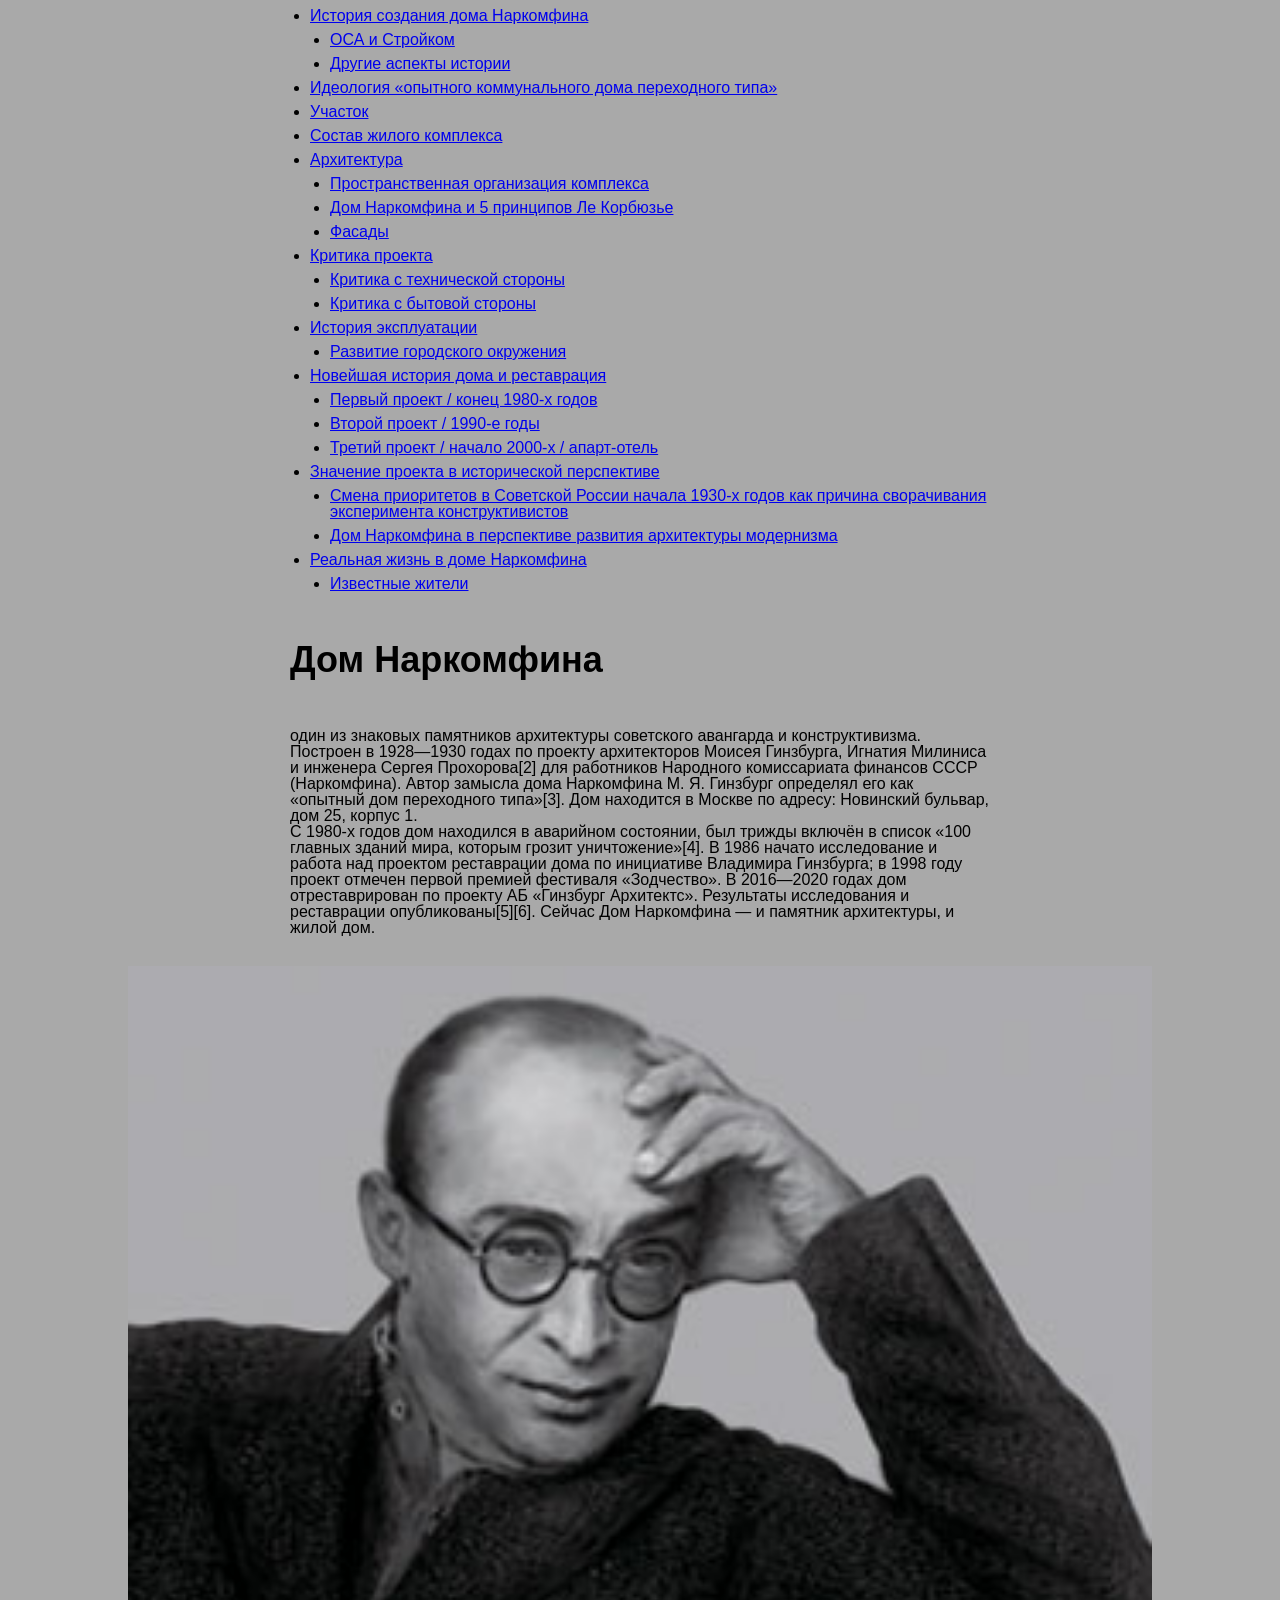
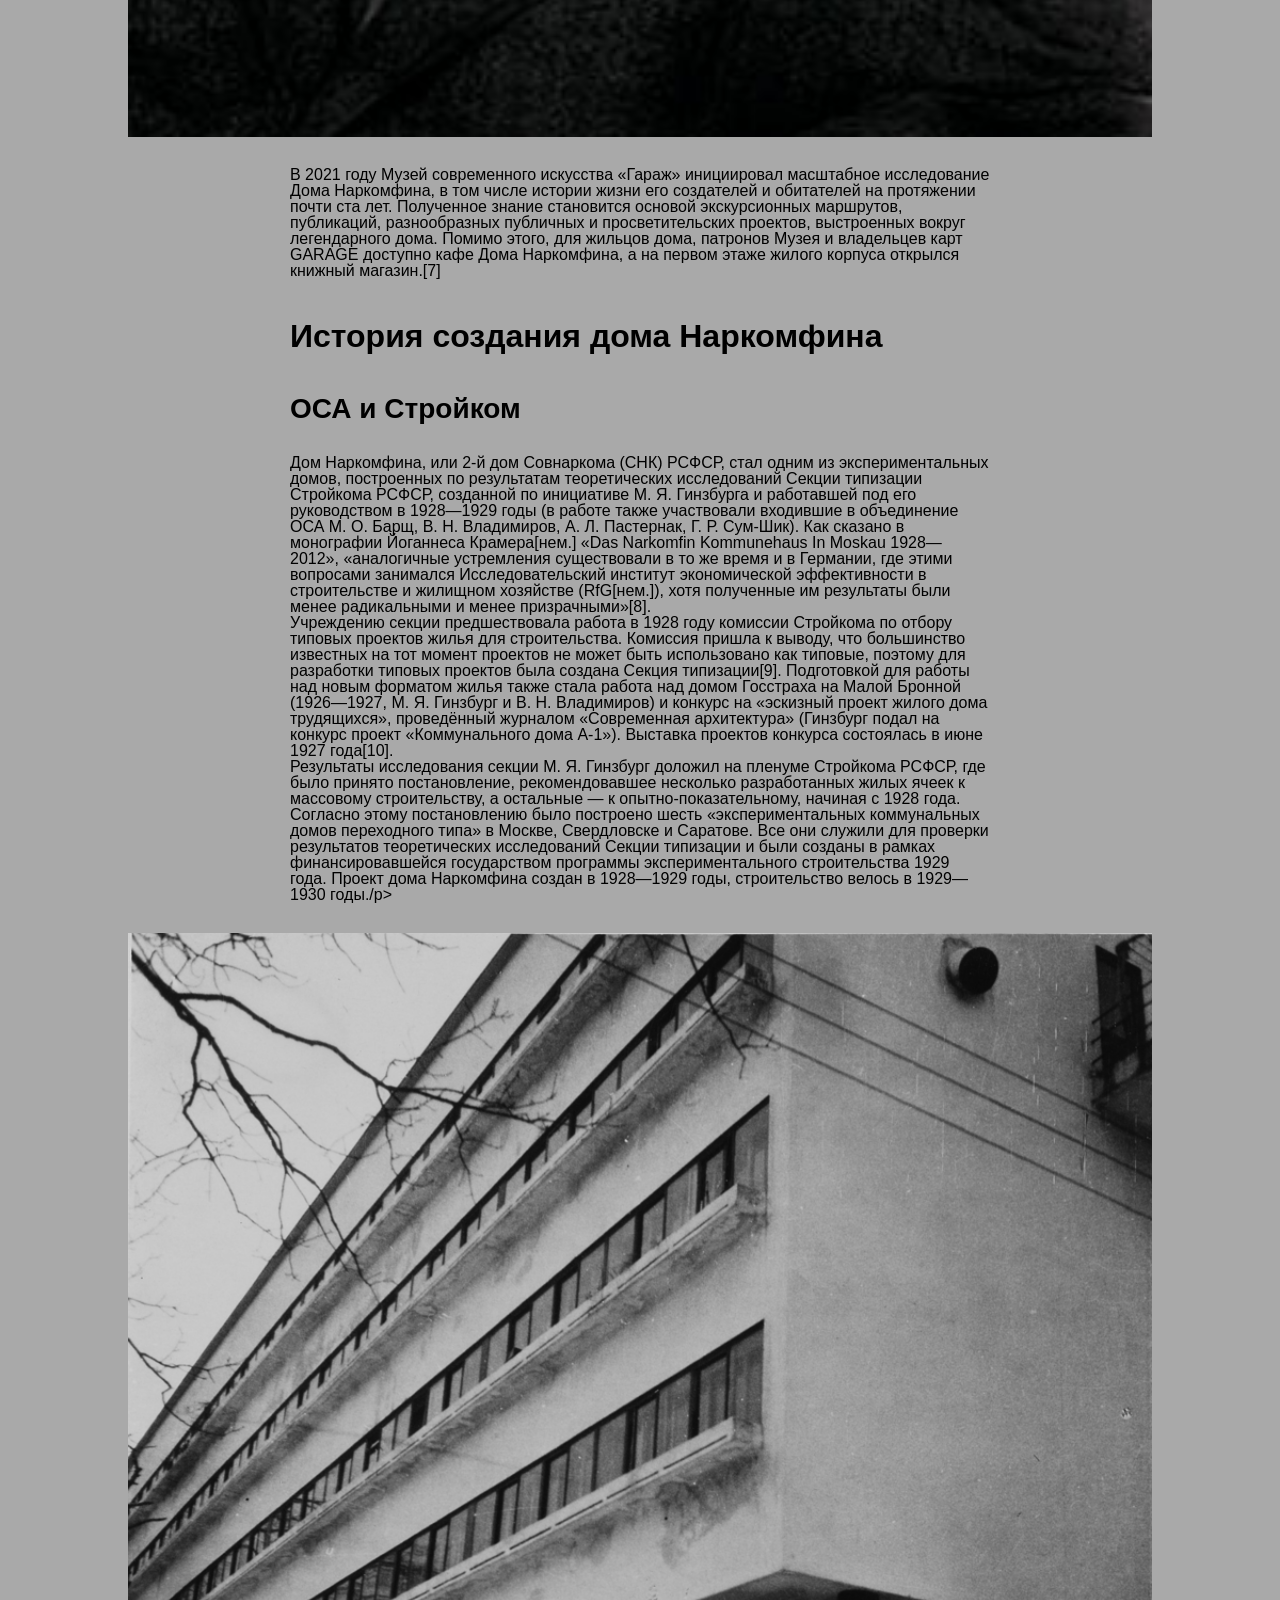
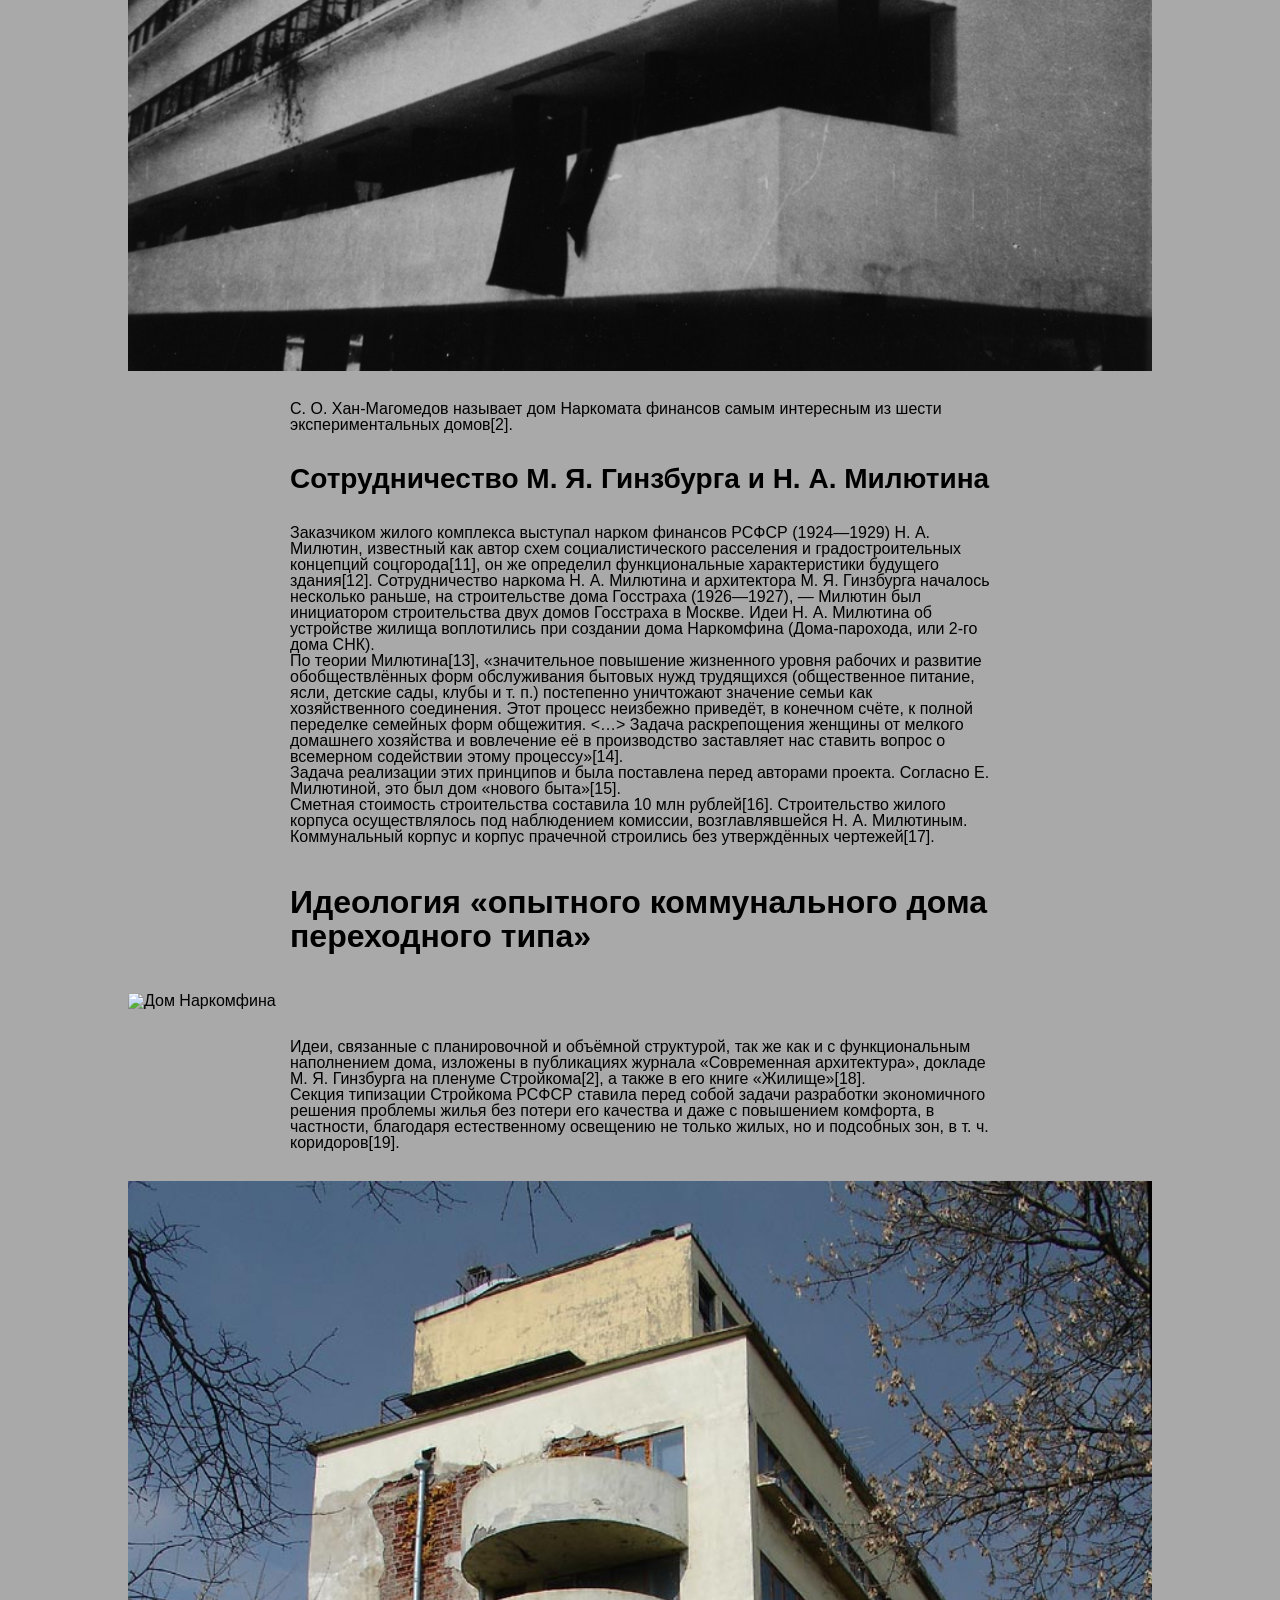
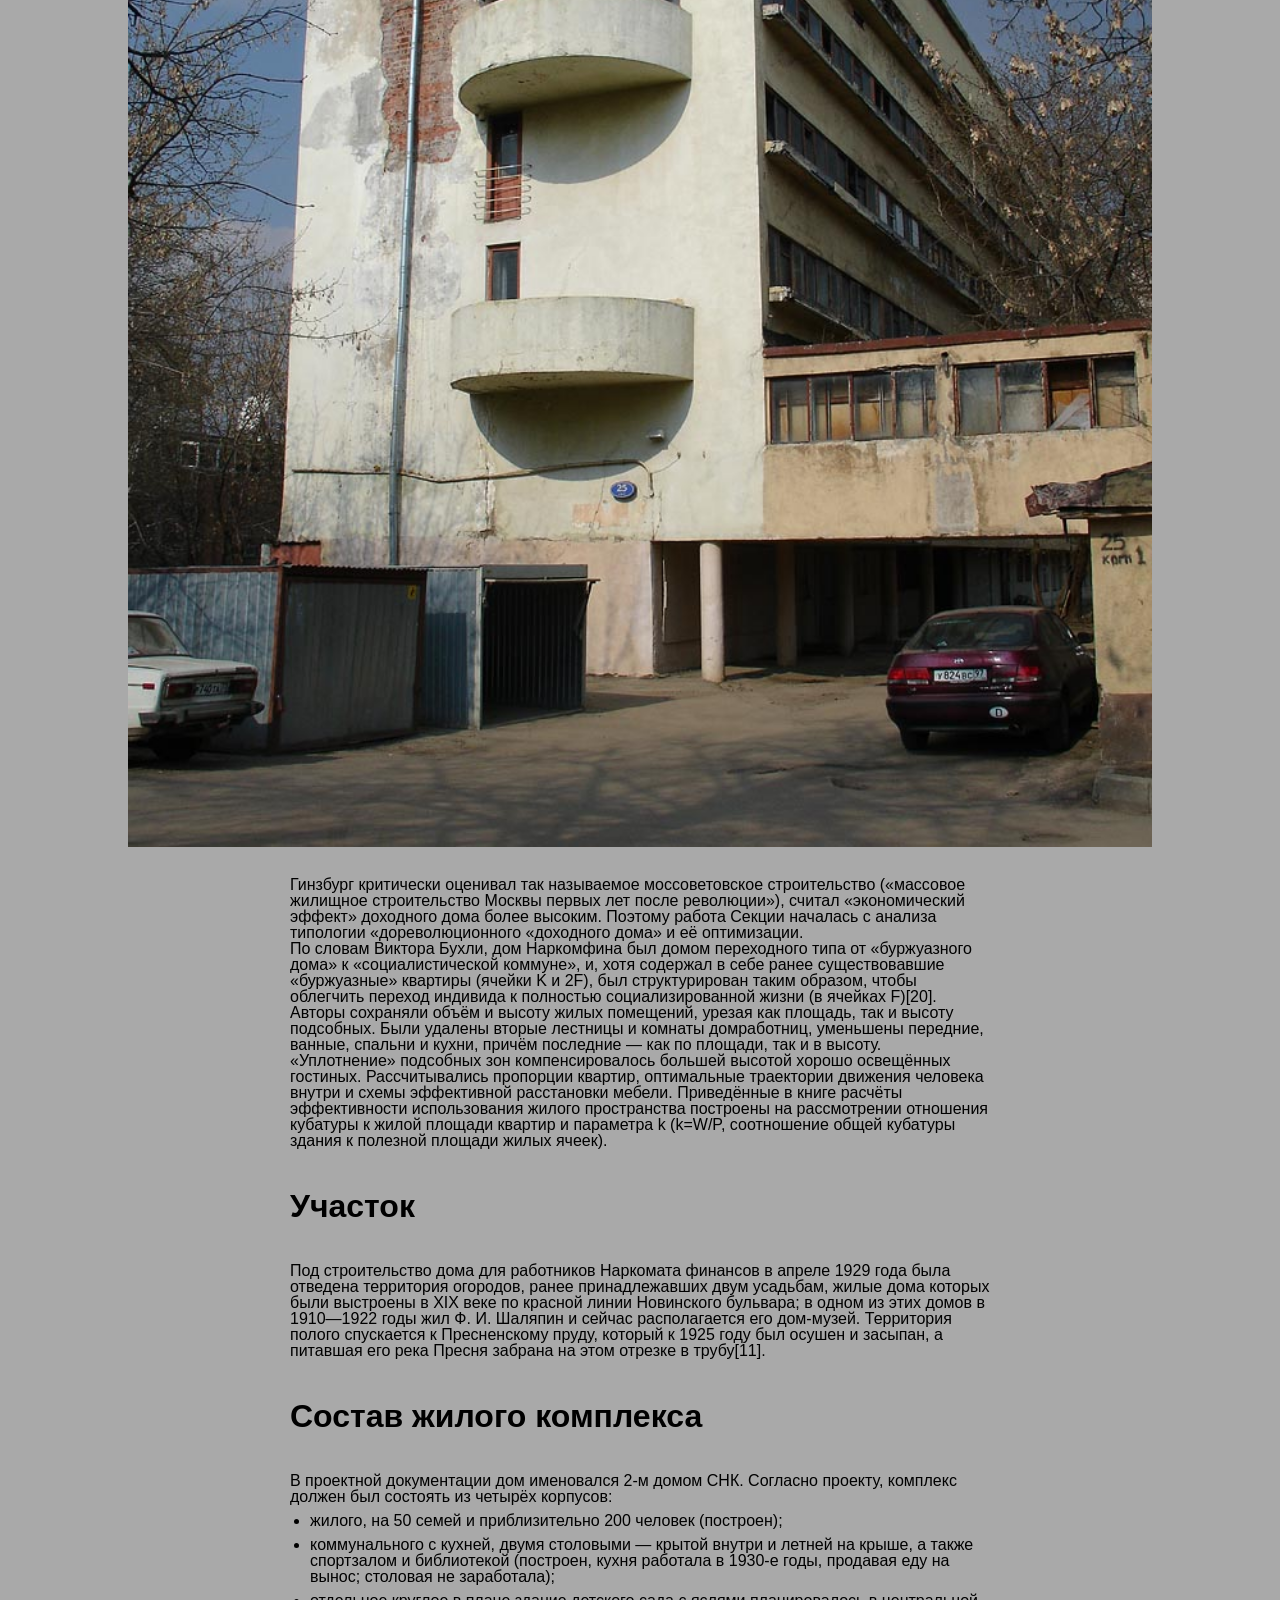
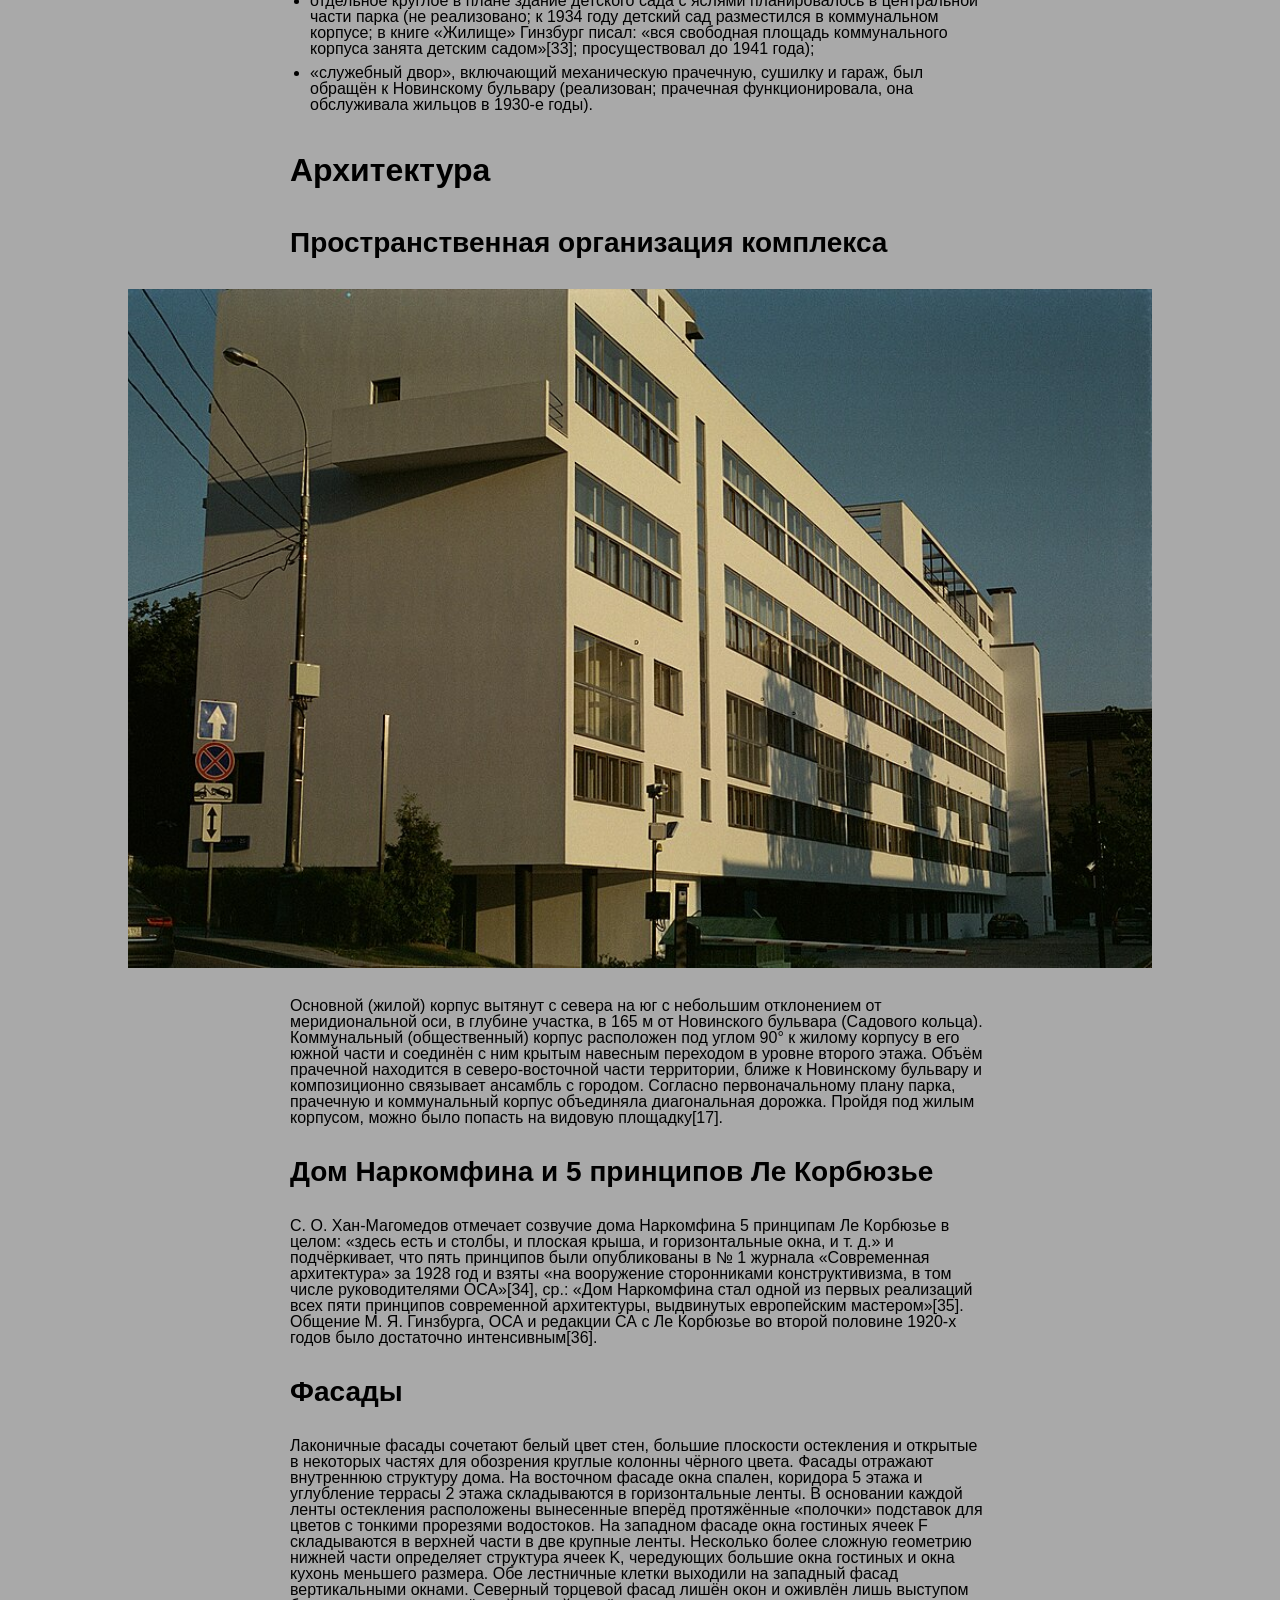
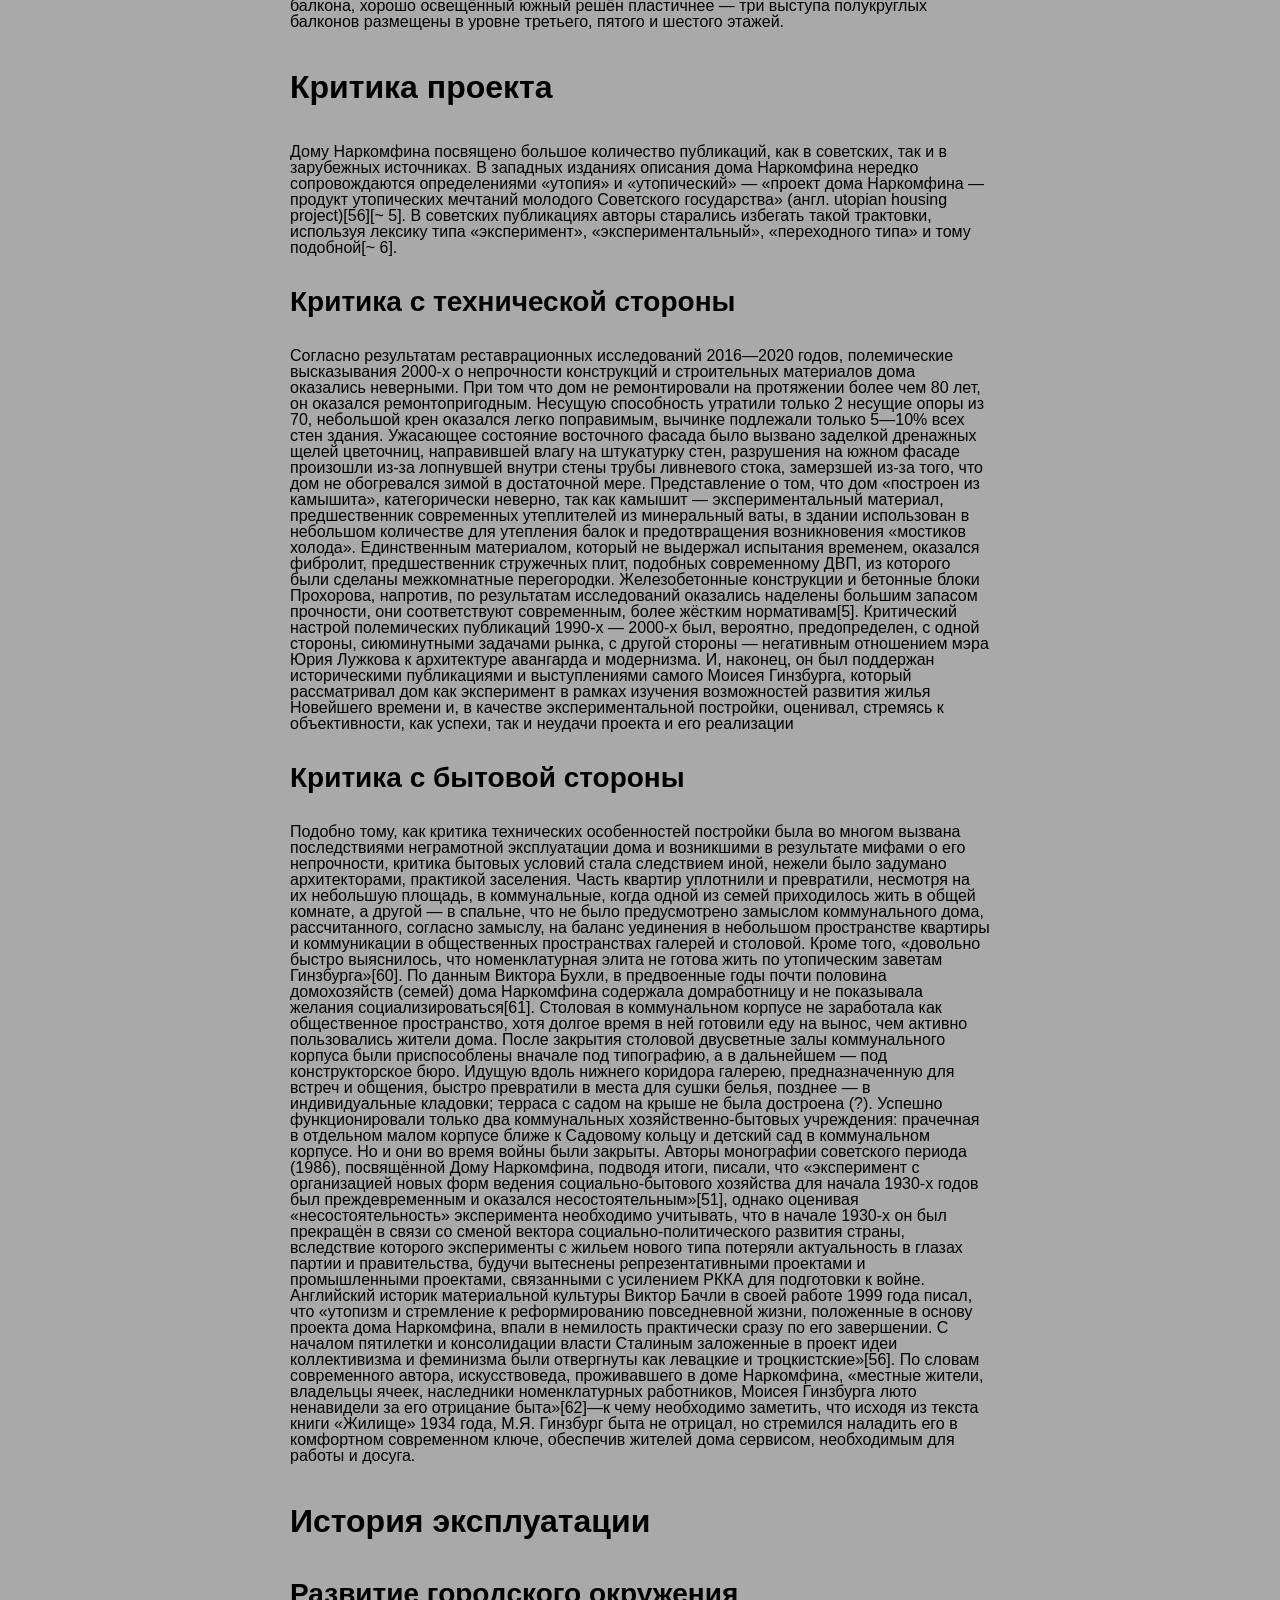
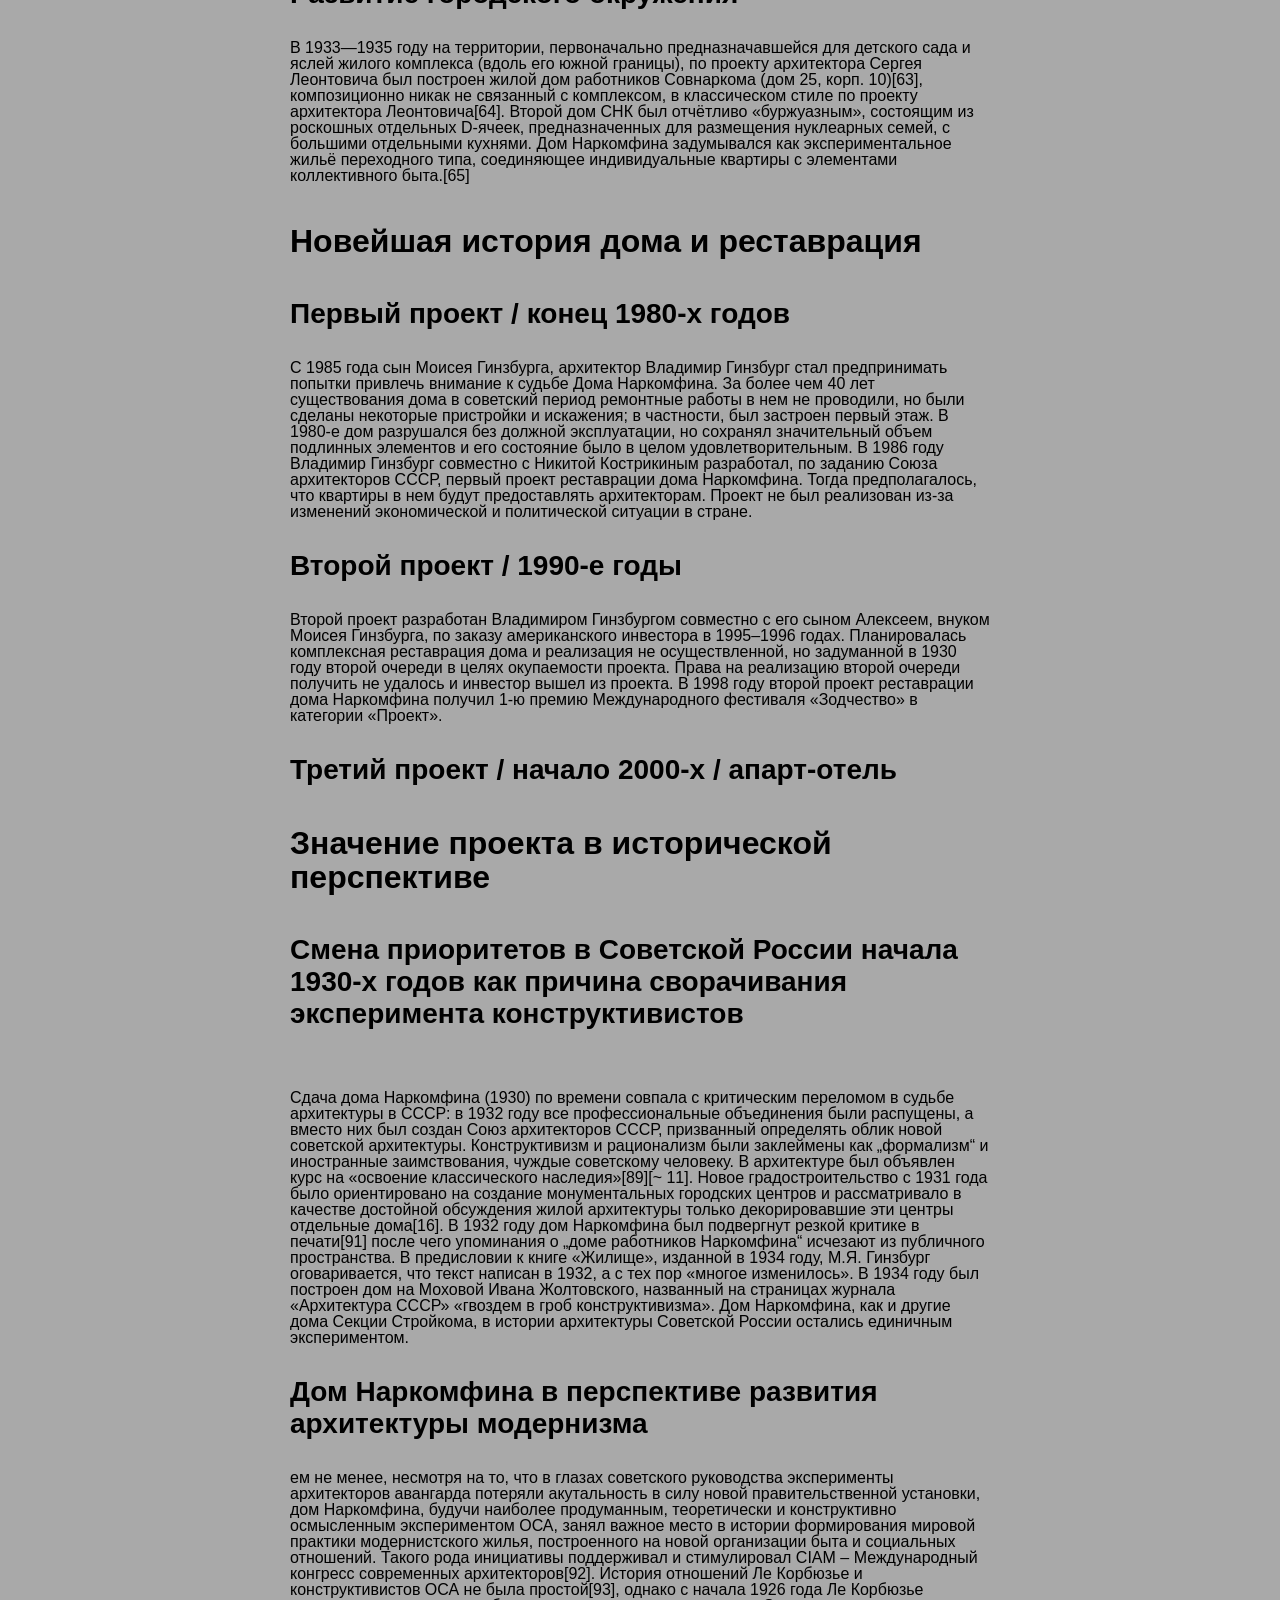
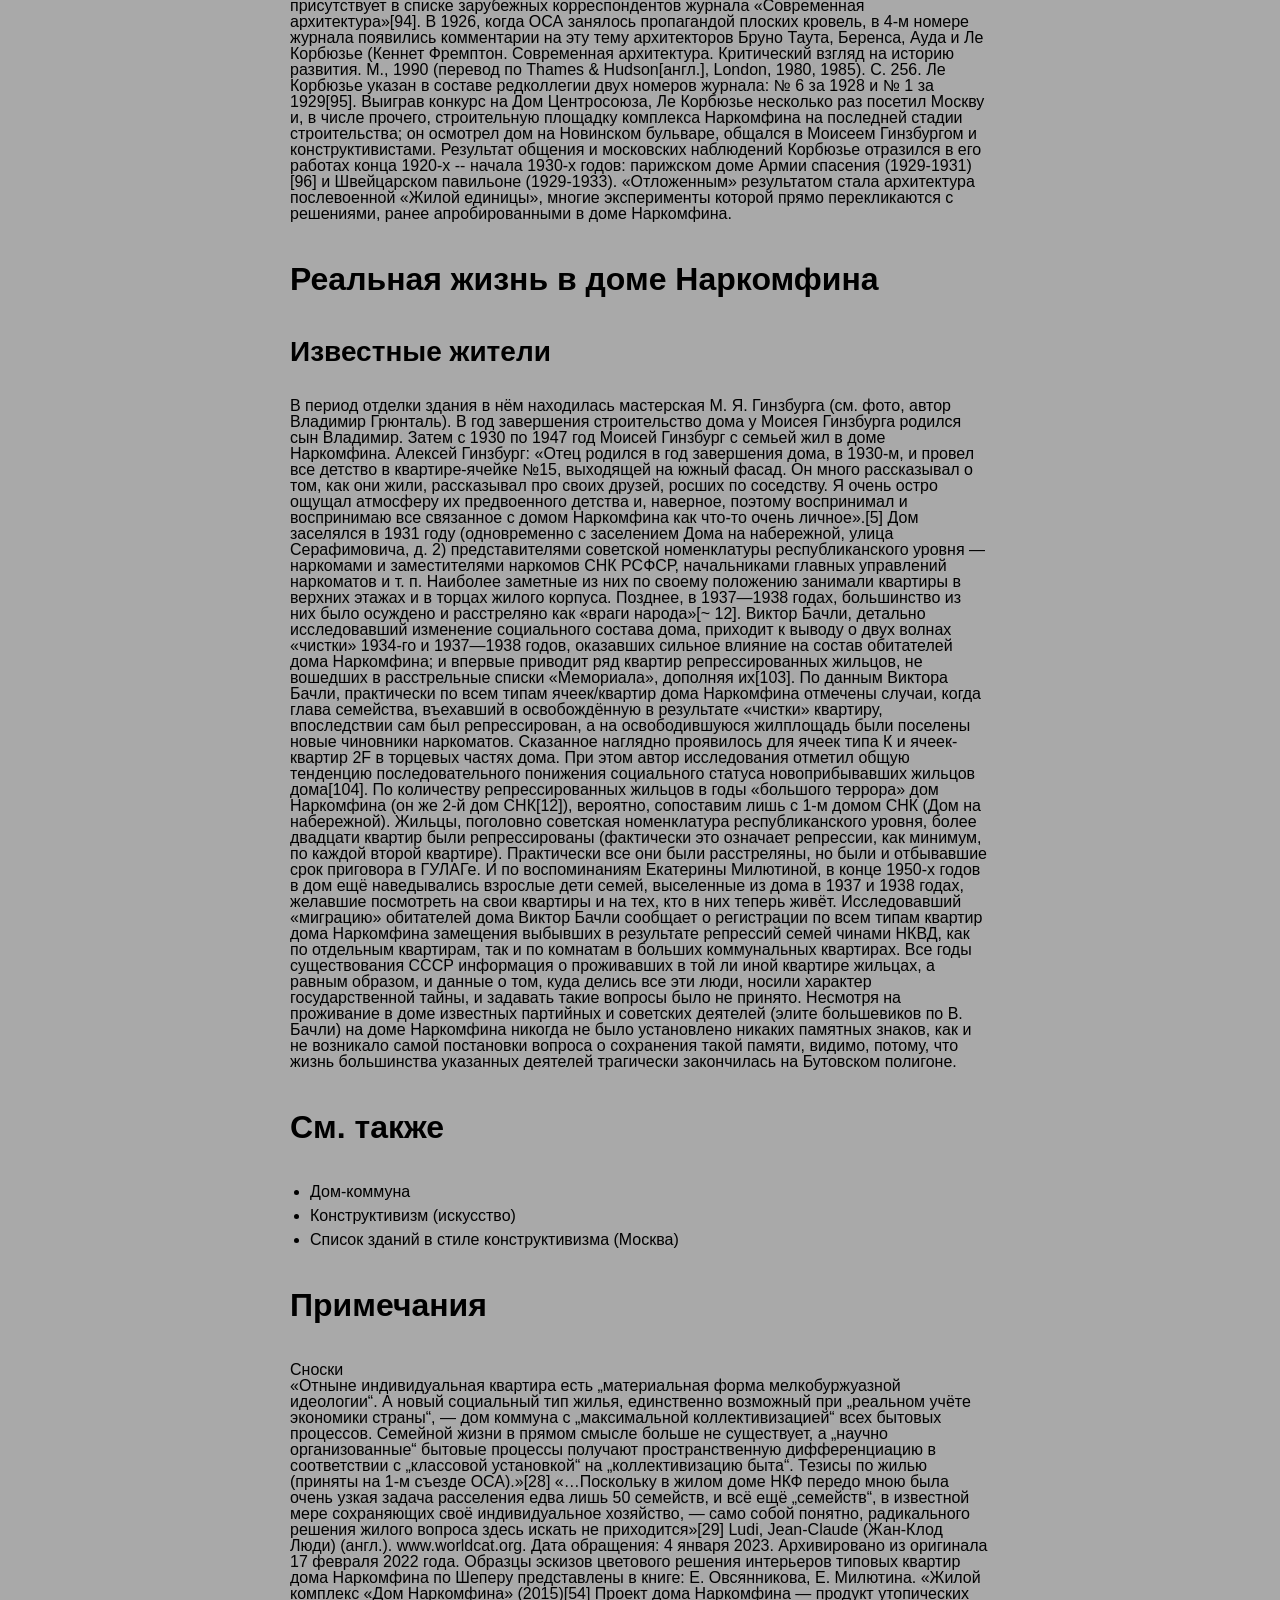
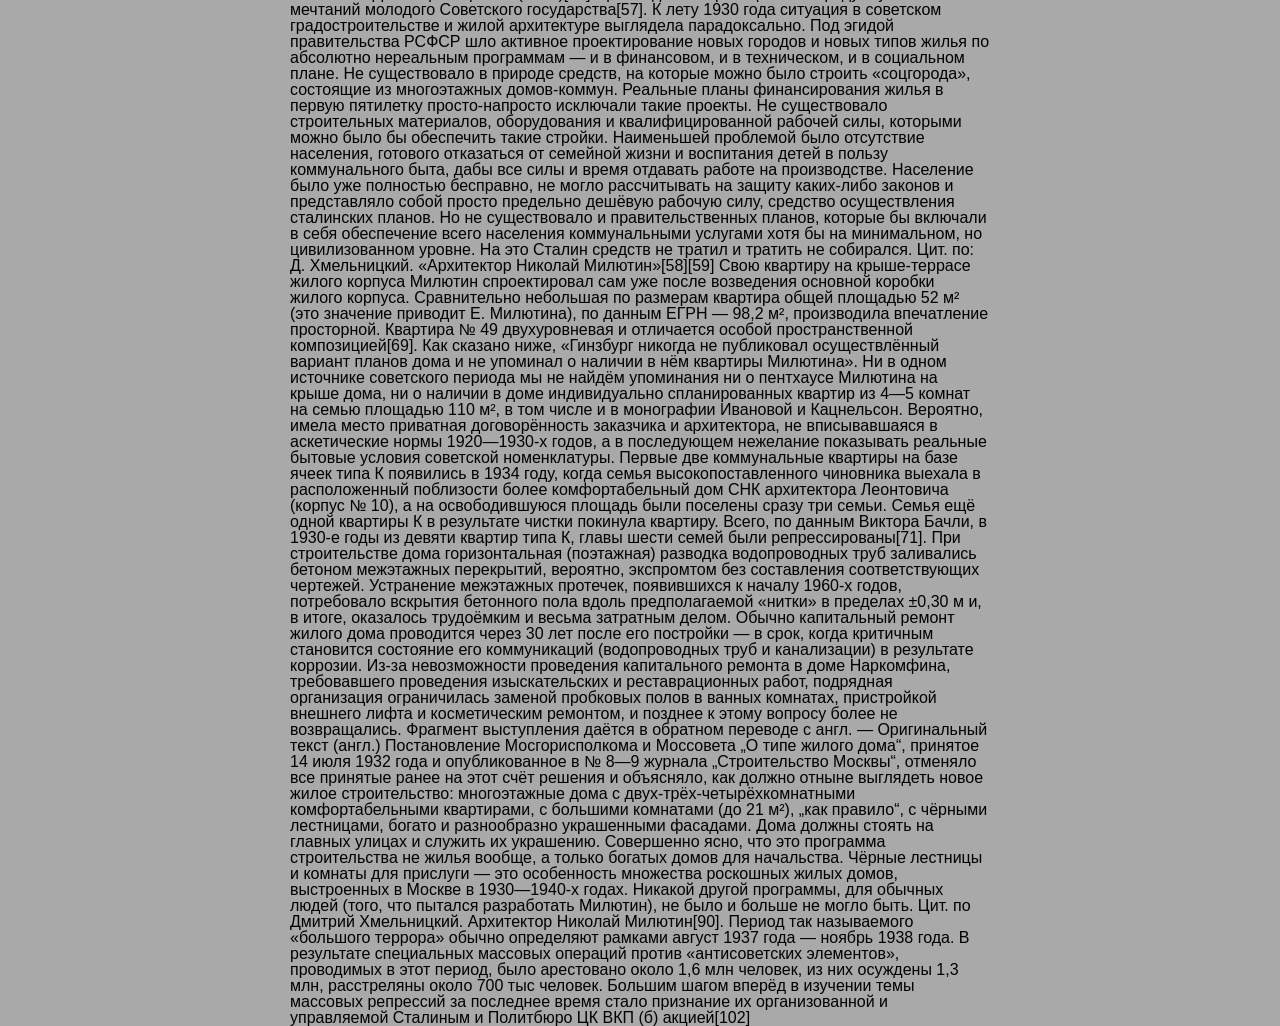
==== index.html @ ea0508d0 "добавили меню" ====
<!doctype html>
<html lang="ru">
  <head>
    <meta charset="UTF-8" />
    <title>Дом Наркомфина</title>
    <link rel="stylesheet" href="stylesheets/style.css" />
  </head>
  <body>
    <nav>
      <ul>
        <li><a href="#1">История создания дома Наркомфина</a></li>
        <ul>
          <li><a href="#1_1">ОСА и Стройком</a></li>
          <li><a href="#1_2">Другие аспекты истории</a></li>
        </ul>
        <li>
          <a href="#2"
            >Идеология «опытного коммунального дома переходного типа»</a
          >
        </li>
        <li><a href="#3">Участок</a></li>
        <li><a href="#4">Состав жилого комплекса</a></li>

        <li><a href="#5">Архитектура</a></li>
        <ul>
          <li><a href="#5_1">Пространственная организация комплекса</a></li>
          <li><a href="#5_2">Дом Наркомфина и 5 принципов Ле Корбюзье</a></li>
          <li><a href="#5_3">Фасады</a></li>
        </ul>

        <li><a href="#6">Критика проекта</a></li>
        <ul>
          <li><a href="#6_1">Критика с технической стороны</a></li>
          <li><a href="#6_2">Критика с бытовой стороны</a></li>
        </ul>

        <li><a href="#7">История эксплуатации</a></li>
        <ul>
          <li><a href="#7_1">Развитие городского окружения</a></li>
        </ul>

        <li><a href="#8">Новейшая история дома и реставрация</a></li>
        <ul>
          <li><a href="#8_1">Первый проект / конец 1980-х годов</a></li>
          <li><a href="#8_2">Второй проект / 1990-е годы</a></li>
          <li>
            <a href="#8_3">Третий проект / начало 2000-х / апарт-отель</a>
          </li>
        </ul>

        <li><a href="#9">Значение проекта в исторической перспективе</a></li>
        <ul>
          <li>
            <a href="#9_1"
              >Смена приоритетов в Советской России начала 1930-х годов как
              причина сворачивания эксперимента конструктивистов</a
            >
          </li>
          <li>
            <a href="#9_2"
              >Дом Наркомфина в перспективе развития архитектуры модернизма</a
            >
          </li>
        </ul>

        <li><a href="#10">Реальная жизнь в доме Наркомфина</a></li>
        <ul>
          <li><a href="#10_1">Известные жители</a></li>
        </ul>
      </ul>
    </nav>
    <h1>Дом Наркомфина</h1>
    <p>
      один из знаковых памятников архитектуры советского авангарда и
      конструктивизма. Построен в 1928—1930 годах по проекту архитекторов Моисея
      Гинзбурга, Игнатия Милиниса и инженера Сергея Прохорова[2] для работников
      Народного комиссариата финансов СССР (Наркомфина). Автор замысла дома
      Наркомфина М. Я. Гинзбург определял его как «опытный дом переходного
      типа»[3]. Дом находится в Москве по адресу: Новинский бульвар, дом 25,
      корпус 1.
    </p>
    <p>
      С 1980-х годов дом находился в аварийном состоянии, был трижды включён в
      список «100 главных зданий мира, которым грозит уничтожение»[4]. В 1986
      начато исследование и работа над проектом реставрации дома по инициативе
      Владимира Гинзбурга; в 1998 году проект отмечен первой премией фестиваля
      «Зодчество». В 2016—2020 годах дом отреставрирован по проекту АБ «Гинзбург
      Архитектс». Результаты исследования и реставрации опубликованы[5][6].
      Сейчас Дом Наркомфина — и памятник архитектуры, и жилой дом.
    </p>
    <img src="images/image.png" alt="1" />
    <p>
      В 2021 году Музей современного искусства «Гараж» инициировал масштабное
      исследование Дома Наркомфина, в том числе истории жизни его создателей и
      обитателей на протяжении почти ста лет. Полученное знание становится
      основой экскурсионных маршрутов, публикаций, разнообразных публичных и
      просветительских проектов, выстроенных вокруг легендарного дома. Помимо
      этого, для жильцов дома, патронов Музея и владельцев карт GARAGE доступно
      кафе Дома Наркомфина, а на первом этаже жилого корпуса открылся книжный
      магазин.[7]
    </p>

    <h2 id="1">История создания дома Наркомфина</h2>
    <h3 id="1_1">ОСА и Стройком</h3>
    <p>
      Дом Наркомфина, или 2-й дом Совнаркома (СНК) РСФСР, стал одним из
      экспериментальных домов, построенных по результатам теоретических
      исследований Секции типизации Стройкома РСФСР, созданной по инициативе М.
      Я. Гинзбурга и работавшей под его руководством в 1928—1929 годы (в работе
      также участвовали входившие в объединение ОСА М. О. Барщ, В. Н.
      Владимиров, А. Л. Пастернак, Г. Р. Сум-Шик). Как сказано в монографии
      Йоганнеса Крамера[нем.] «Das Narkomfin Kommunehaus In Moskau 1928—2012»,
      «аналогичные устремления существовали в то же время и в Германии, где
      этими вопросами занимался Исследовательский институт экономической
      эффективности в строительстве и жилищном хозяйстве (RfG[нем.]), хотя
      полученные им результаты были менее радикальными и менее призрачными»[8].
    </p>
    <p>
      Учреждению секции предшествовала работа в 1928 году комиссии Стройкома по
      отбору типовых проектов жилья для строительства. Комиссия пришла к выводу,
      что большинство известных на тот момент проектов не может быть
      использовано как типовые, поэтому для разработки типовых проектов была
      создана Секция типизации[9]. Подготовкой для работы над новым форматом
      жилья также стала работа над домом Госстраха на Малой Бронной (1926—1927,
      М. Я. Гинзбург и В. Н. Владимиров) и конкурс на «эскизный проект жилого
      дома трудящихся», проведённый журналом «Современная архитектура» (Гинзбург
      подал на конкурс проект «Коммунального дома А-1»). Выставка проектов
      конкурса состоялась в июне 1927 года[10].
    </p>
    <p>
      Результаты исследования секции М. Я. Гинзбург доложил на пленуме Стройкома
      РСФСР, где было принято постановление, рекомендовавшее несколько
      разработанных жилых ячеек к массовому строительству, а остальные — к
      опытно-показательному, начиная с 1928 года. Согласно этому постановлению
      было построено шесть «экспериментальных коммунальных домов переходного
      типа» в Москве, Свердловске и Саратове. Все они служили для проверки
      результатов теоретических исследований Секции типизации и были созданы в
      рамках финансировавшейся государством программы экспериментального
      строительства 1929 года. Проект дома Наркомфина создан в 1928—1929 годы,
      строительство велось в 1929—1930 годы./p>
    </p>
    <img src="images/image copy.png" alt="2" />
    <p>
      С. О. Хан-Магомедов называет дом Наркомата финансов самым интересным из
      шести экспериментальных домов[2].
    </p>
    <h3 id="1_2">Сотрудничество М. Я. Гинзбурга и Н. А. Милютина</h3>
    <p>
      Заказчиком жилого комплекса выступал нарком финансов РСФСР (1924—1929) Н.
      А. Милютин, известный как автор схем социалистического расселения и
      градостроительных концепций соцгорода[11], он же определил функциональные
      характеристики будущего здания[12]. Сотрудничество наркома Н. А. Милютина
      и архитектора М. Я. Гинзбурга началось несколько раньше, на строительстве
      дома Госстраха (1926—1927), — Милютин был инициатором строительства двух
      домов Госстраха в Москве. Идеи Н. А. Милютина об устройстве жилища
      воплотились при создании дома Наркомфина (Дома-парохода, или 2-го дома
      СНК).
    </p>
    <p>
      По теории Милютина[13], «значительное повышение жизненного уровня рабочих
      и развитие обобществлённых форм обслуживания бытовых нужд трудящихся
      (общественное питание, ясли, детские сады, клубы и т. п.) постепенно
      уничтожают значение семьи как хозяйственного соединения. Этот процесс
      неизбежно приведёт, в конечном счёте, к полной переделке семейных форм
      общежития. <…> Задача раскрепощения женщины от мелкого домашнего хозяйства
      и вовлечение её в производство заставляет нас ставить вопрос о всемерном
      содействии этому процессу»[14].
    </p>
    <p>
      Задача реализации этих принципов и была поставлена перед авторами проекта.
      Согласно Е. Милютиной, это был дом «нового быта»[15].
    </p>
    <p>
      Сметная стоимость строительства составила 10 млн рублей[16]. Строительство
      жилого корпуса осуществлялось под наблюдением комиссии, возглавлявшейся Н.
      А. Милютиным. Коммунальный корпус и корпус прачечной строились без
      утверждённых чертежей[17].
    </p>

    <h2 id="2">Идеология «опытного коммунального дома переходного типа»</h2>
    <img
      src="/Users/peka/Desktop/project/main/image.png"
      alt="Дом Наркомфина"
    />
    <p>
      Идеи, связанные с планировочной и объёмной структурой, так же как и с
      функциональным наполнением дома, изложены в публикациях журнала
      «Современная архитектура», докладе М. Я. Гинзбурга на пленуме
      Стройкома[2], а также в его книге «Жилище»[18].
    </p>
    <p>
      Секция типизации Стройкома РСФСР ставила перед собой задачи разработки
      экономичного решения проблемы жилья без потери его качества и даже с
      повышением комфорта, в частности, благодаря естественному освещению не
      только жилых, но и подсобных зон, в т. ч. коридоров[19].
    </p>
    <img src="images/image copy 2.png" alt="2" />
    <p>
      Гинзбург критически оценивал так называемое моссоветовское строительство
      («массовое жилищное строительство Москвы первых лет после революции»),
      считал «экономический эффект» доходного дома более высоким. Поэтому работа
      Секции началась с анализа типологии «дореволюционного «доходного дома» и
      её оптимизации.
    </p>
    <p>
      По словам Виктора Бухли, дом Наркомфина был домом переходного типа от
      «буржуазного дома» к «социалистической коммуне», и, хотя содержал в себе
      ранее существовавшие «буржуазные» квартиры (ячейки K и 2F), был
      структурирован таким образом, чтобы облегчить переход индивида к полностью
      социализированной жизни (в ячейках F)[20].
    </p>
    <p>
      Авторы сохраняли объём и высоту жилых помещений, урезая как площадь, так и
      высоту подсобных. Были удалены вторые лестницы и комнаты домработниц,
      уменьшены передние, ванные, спальни и кухни, причём последние — как по
      площади, так и в высоту. «Уплотнение» подсобных зон компенсировалось
      большей высотой хорошо освещённых гостиных. Рассчитывались пропорции
      квартир, оптимальные траектории движения человека внутри и схемы
      эффективной расстановки мебели. Приведённые в книге расчёты эффективности
      использования жилого пространства построены на рассмотрении отношения
      кубатуры к жилой площади квартир и параметра k (k=W/P, соотношение общей
      кубатуры здания к полезной площади жилых ячеек).
    </p>

    <h2 id="3">Участок</h2>
    <p>
      Под строительство дома для работников Наркомата финансов в апреле 1929
      года была отведена территория огородов, ранее принадлежавших двум
      усадьбам, жилые дома которых были выстроены в XIX веке по красной линии
      Новинского бульвара; в одном из этих домов в 1910—1922 годы жил Ф. И.
      Шаляпин и сейчас располагается его дом-музей. Территория полого спускается
      к Пресненскому пруду, который к 1925 году был осушен и засыпан, а питавшая
      его река Пресня забрана на этом отрезке в трубу[11].
    </p>

    <h2 id="4">Состав жилого комплекса</h2>
    <p>
      В проектной документации дом именовался 2-м домом СНК. Согласно проекту,
      комплекс должен был состоять из четырёх корпусов:
    </p>
    <ul>
      <li>жилого, на 50 семей и приблизительно 200 человек (построен);</li>
      <li>
        коммунального с кухней, двумя столовыми — крытой внутри и летней на
        крыше, а также спортзалом и библиотекой (построен, кухня работала в
        1930-е годы, продавая еду на вынос; столовая не заработала);
      </li>
      <li>
        отдельное круглое в плане здание детского сада с яслями планировалось в
        центральной части парка (не реализовано; к 1934 году детский сад
        разместился в коммунальном корпусе; в книге «Жилище» Гинзбург писал:
        «вся свободная площадь коммунального корпуса занята детским садом»[33];
        просуществовал до 1941 года);
      </li>
      <li>
        «служебный двор», включающий механическую прачечную, сушилку и гараж,
        был обращён к Новинскому бульвару (реализован; прачечная
        функционировала, она обслуживала жильцов в 1930-е годы).
      </li>
    </ul>
    <h2 id="5">Архитектура</h2>
    <h3 id="5_1">Пространственная организация комплекса</h3>
    <img src="images/image copy 3.png" alt="3" />
    <p>
      Основной (жилой) корпус вытянут с севера на юг с небольшим отклонением от
      меридиональной оси, в глубине участка, в 165 м от Новинского бульвара
      (Садового кольца). Коммунальный (общественный) корпус расположен под углом
      90° к жилому корпусу в его южной части и соединён с ним крытым навесным
      переходом в уровне второго этажа. Объём прачечной находится в
      северо-восточной части территории, ближе к Новинскому бульвару и
      композиционно связывает ансамбль с городом. Согласно первоначальному плану
      парка, прачечную и коммунальный корпус объединяла диагональная дорожка.
      Пройдя под жилым корпусом, можно было попасть на видовую площадку[17].
    </p>
    <h3 id="5_2">Дом Наркомфина и 5 принципов Ле Корбюзье</h3>
    <p>
      С. О. Хан-Магомедов отмечает созвучие дома Наркомфина 5 принципам Ле
      Корбюзье в целом: «здесь есть и столбы, и плоская крыша, и горизонтальные
      окна, и т. д.» и подчёркивает, что пять принципов были опубликованы в № 1
      журнала «Современная архитектура» за 1928 год и взяты «на вооружение
      сторонниками конструктивизма, в том числе руководителями ОСА»[34], ср.:
      «Дом Наркомфина стал одной из первых реализаций всех пяти принципов
      современной архитектуры, выдвинутых европейским мастером»[35]. Общение М.
      Я. Гинзбурга, ОСА и редакции СА с Ле Корбюзье во второй половине 1920-х
      годов было достаточно интенсивным[36].
    </p>
    <h3 id="5_3">Фасады</h3>
    <p>
      Лаконичные фасады сочетают белый цвет стен, большие плоскости остекления и
      открытые в некоторых частях для обозрения круглые колонны чёрного цвета.
      Фасады отражают внутреннюю структуру дома. На восточном фасаде окна
      спален, коридора 5 этажа и углубление террасы 2 этажа складываются в
      горизонтальные ленты. В основании каждой ленты остекления расположены
      вынесенные вперёд протяжённые «полочки» подставок для цветов с тонкими
      прорезями водостоков. На западном фасаде окна гостиных ячеек F
      складываются в верхней части в две крупные ленты. Несколько более сложную
      геометрию нижней части определяет структура ячеек K, чередующих большие
      окна гостиных и окна кухонь меньшего размера. Обе лестничные клетки
      выходили на западный фасад вертикальными окнами. Северный торцевой фасад
      лишён окон и оживлён лишь выступом балкона, хорошо освещённый южный решён
      пластичнее — три выступа полукруглых балконов размещены в уровне третьего,
      пятого и шестого этажей.
    </p>
    <h2 id="6">Критика проекта</h2>
    <p>
      Дому Наркомфина посвящено большое количество публикаций, как в советских,
      так и в зарубежных источниках. В западных изданиях описания дома
      Наркомфина нередко сопровождаются определениями «утопия» и «утопический» —
      «проект дома Наркомфина — продукт утопических мечтаний молодого Советского
      государства» (англ. utopian housing project)[56][~ 5]. В советских
      публикациях авторы старались избегать такой трактовки, используя лексику
      типа «эксперимент», «экспериментальный», «переходного типа» и тому
      подобной[~ 6].
    </p>

    <h3 id="6_1">Критика с технической стороны</h3>
    <p>
      Согласно результатам реставрационных исследований 2016—2020 годов,
      полемические высказывания 2000-х о непрочности конструкций и строительных
      материалов дома оказались неверными. При том что дом не ремонтировали на
      протяжении более чем 80 лет, он оказался ремонтопригодным. Несущую
      способность утратили только 2 несущие опоры из 70, небольшой крен оказался
      легко поправимым, вычинке подлежали только 5—10% всех стен здания.
      Ужасающее состояние восточного фасада было вызвано заделкой дренажных
      щелей цветочниц, направившей влагу на штукатурку стен, разрушения на южном
      фасаде произошли из-за лопнувшей внутри стены трубы ливневого стока,
      замерзшей из-за того, что дом не обогревался зимой в достаточной мере.
      Представление о том, что дом «построен из камышита», категорически
      неверно, так как камышит — экспериментальный материал, предшественник
      современных утеплителей из минеральный ваты, в здании использован в
      небольшом количестве для утепления балок и предотвращения возникновения
      «мостиков холода». Единственным материалом, который не выдержал испытания
      временем, оказался фибролит, предшественник стружечных плит, подобных
      современному ДВП, из которого были сделаны межкомнатные перегородки.
      Железобетонные конструкции и бетонные блоки Прохорова, напротив, по
      результатам исследований оказались наделены большим запасом прочности, они
      соответствуют современным, более жёстким нормативам[5]. Критический
      настрой полемических публикаций 1990-х — 2000-х был, вероятно,
      предопределен, с одной стороны, сиюминутными задачами рынка, с другой
      стороны — негативным отношением мэра Юрия Лужкова к архитектуре авангарда
      и модернизма. И, наконец, он был поддержан историческими публикациями и
      выступлениями самого Моисея Гинзбурга, который рассматривал дом как
      эксперимент в рамках изучения возможностей развития жилья Новейшего
      времени и, в качестве экспериментальной постройки, оценивал, стремясь к
      объективности, как успехи, так и неудачи проекта и его реализации
    </p>

    <h3 id="6_2">Критика с бытовой стороны</h3>
    <p>
      Подобно тому, как критика технических особенностей постройки была во
      многом вызвана последствиями неграмотной эксплуатации дома и возникшими в
      результате мифами о его непрочности, критика бытовых условий стала
      следствием иной, нежели было задумано архитекторами, практикой заселения.
      Часть квартир уплотнили и превратили, несмотря на их небольшую площадь, в
      коммунальные, когда одной из семей приходилось жить в общей комнате, а
      другой — в спальне, что не было предусмотрено замыслом коммунального дома,
      рассчитанного, согласно замыслу, на баланс уединения в небольшом
      пространстве квартиры и коммуникации в общественных пространствах галерей
      и столовой. Кроме того, «довольно быстро выяснилось, что номенклатурная
      элита не готова жить по утопическим заветам Гинзбурга»[60]. По данным
      Виктора Бухли, в предвоенные годы почти половина домохозяйств (семей) дома
      Наркомфина содержала домработницу и не показывала желания
      социализироваться[61]. Столовая в коммунальном корпусе не заработала как
      общественное пространство, хотя долгое время в ней готовили еду на вынос,
      чем активно пользовались жители дома. После закрытия столовой двусветные
      залы коммунального корпуса были приспособлены вначале под типографию, а в
      дальнейшем — под конструкторское бюро. Идущую вдоль нижнего коридора
      галерею, предназначенную для встреч и общения, быстро превратили в места
      для сушки белья, позднее — в индивидуальные кладовки; терраса с садом на
      крыше не была достроена (?). Успешно функционировали только два
      коммунальных хозяйственно-бытовых учреждения: прачечная в отдельном малом
      корпусе ближе к Садовому кольцу и детский сад в коммунальном корпусе. Но и
      они во время войны были закрыты. Авторы монографии советского периода
      (1986), посвящённой Дому Наркомфина, подводя итоги, писали, что
      «эксперимент с организацией новых форм ведения социально-бытового
      хозяйства для начала 1930-х годов был преждевременным и оказался
      несостоятельным»[51], однако оценивая «несостоятельность» эксперимента
      необходимо учитывать, что в начале 1930-х он был прекращён в связи со
      сменой вектора социально-политического развития страны, вследствие
      которого эксперименты с жильем нового типа потеряли актуальность в глазах
      партии и правительства, будучи вытеснены репрезентативными проектами и
      промышленными проектами, связанными с усилением РККА для подготовки к
      войне. Английский историк материальной культуры Виктор Бачли в своей
      работе 1999 года писал, что «утопизм и стремление к реформированию
      повседневной жизни, положенные в основу проекта дома Наркомфина, впали в
      немилость практически сразу по его завершении. С началом пятилетки и
      консолидации власти Сталиным заложенные в проект идеи коллективизма и
      феминизма были отвергнуты как левацкие и троцкистские»[56]. По словам
      современного автора, искусствоведа, проживавшего в доме Наркомфина,
      «местные жители, владельцы ячеек, наследники номенклатурных работников,
      Моисея Гинзбурга люто ненавидели за его отрицание быта»[62]—к чему
      необходимо заметить, что исходя из текста книги «Жилище» 1934 года, М.Я.
      Гинзбург быта не отрицал, но стремился наладить его в комфортном
      современном ключе, обеспечив жителей дома сервисом, необходимым для работы
      и досуга.
    </p>

    <h2 id="7">История эксплуатации</h2>
    <h3 id="7_1">Развитие городского окружения</h3>
    <p>
      В 1933—1935 году на территории, первоначально предназначавшейся для
      детского сада и яслей жилого комплекса (вдоль его южной границы), по
      проекту архитектора Сергея Леонтовича был построен жилой дом работников
      Совнаркома (дом 25, корп. 10)[63], композиционно никак не связанный с
      комплексом, в классическом стиле по проекту архитектора Леонтовича[64].
      Второй дом СНК был отчётливо «буржуазным», состоящим из роскошных
      отдельных D-ячеек, предназначенных для размещения нуклеарных семей, с
      большими отдельными кухнями. Дом Наркомфина задумывался как
      экспериментальное жильё переходного типа, соединяющее индивидуальные
      квартиры с элементами коллективного быта.[65]
    </p>

    <h2 id="8">Новейшая история дома и реставрация</h2>
    <h3 id="8_1">Первый проект / конец 1980-х годов</h3>
    <p>
      С 1985 года сын Моисея Гинзбурга, архитектор Владимир Гинзбург стал
      предпринимать попытки привлечь внимание к судьбе Дома Наркомфина. За более
      чем 40 лет существования дома в советский период ремонтные работы в нем не
      проводили, но были сделаны некоторые пристройки и искажения; в частности,
      был застроен первый этаж. В 1980-е дом разрушался без должной
      эксплуатации, но сохранял значительный объем подлинных элементов и его
      состояние было в целом удовлетворительным. В 1986 году Владимир Гинзбург
      совместно с Никитой Кострикиным разработал, по заданию Союза архитекторов
      СССР, первый проект реставрации дома Наркомфина. Тогда предполагалось, что
      квартиры в нем будут предоставлять архитекторам. Проект не был реализован
      из-за изменений экономической и политической ситуации в стране.
    </p>
    <h3 id="8_2">Второй проект / 1990-е годы</h3>
    <p>
      Второй проект разработан Владимиром Гинзбургом совместно с его сыном
      Алексеем, внуком Моисея Гинзбурга, по заказу американского инвестора в
      1995–1996 годах. Планировалась комплексная реставрация дома и реализация
      не осуществленной, но задуманной в 1930 году второй очереди в целях
      окупаемости проекта. Права на реализацию второй очереди получить не
      удалось и инвестор вышел из проекта. В 1998 году второй проект реставрации
      дома Наркомфина получил 1-ю премию Международного фестиваля «Зодчество» в
      категории «Проект».
    </p>
    <h3 id="8_3">Третий проект / начало 2000-х / апарт-отель</h3>

    <h2 id="9">Значение проекта в исторической перспективе</h2>
    <h3 id="9_1">
      Смена приоритетов в Советской России начала 1930-х годов как причина
      сворачивания эксперимента конструктивистов
    </h3>
    <img src="/Users/peka/Desktop/project/main/image copy 3.png" alt="" />
    <p>
      Сдача дома Наркомфина (1930) по времени совпала с критическим переломом в
      судьбе архитектуры в СССР: в 1932 году все профессиональные объединения
      были распущены, а вместо них был создан Союз архитекторов СССР, призванный
      определять облик новой советской архитектуры. Конструктивизм и рационализм
      были заклеймены как „формализм“ и иностранные заимствования, чуждые
      советскому человеку. В архитектуре был объявлен курс на «освоение
      классического наследия»[89][~ 11]. Новое градостроительство с 1931 года
      было ориентировано на создание монументальных городских центров и
      рассматривало в качестве достойной обсуждения жилой архитектуры только
      декорировавшие эти центры отдельные дома[16]. В 1932 году дом Наркомфина
      был подвергнут резкой критике в печати[91] после чего упоминания о „доме
      работников Наркомфина“ исчезают из публичного пространства. В предисловии
      к книге «Жилище», изданной в 1934 году, М.Я. Гинзбург оговаривается, что
      текст написан в 1932, а с тех пор «многое изменилось». В 1934 году был
      построен дом на Моховой Ивана Жолтовского, названный на страницах журнала
      «Архитектура СССР» «гвоздем в гроб конструктивизма». Дом Наркомфина, как и
      другие дома Секции Стройкома, в истории архитектуры Советской России
      остались единичным экспериментом.
    </p>
    <h3 id="9_2">
      Дом Наркомфина в перспективе развития архитектуры модернизма
    </h3>
    <p>
      ем не менее, несмотря на то, что в глазах советского руководства
      эксперименты архитекторов авангарда потеряли акутальность в силу новой
      правительственной установки, дом Наркомфина, будучи наиболее продуманным,
      теоретически и конструктивно осмысленным экспериментом ОСА, занял важное
      место в истории формирования мировой практики модернистского жилья,
      построенного на новой организации быта и социальных отношений. Такого рода
      инициативы поддерживал и стимулировал CIAM – Международный конгресс
      современных архитекторов[92]. История отношений Ле Корбюзье и
      конструктивистов ОСА не была простой[93], однако с начала 1926 года Ле
      Корбюзье присутствует в списке зарубежных корреспондентов журнала
      «Современная архитектура»[94]. В 1926, когда ОСА занялось пропагандой
      плоских кровель, в 4-м номере журнала появились комментарии на эту тему
      архитекторов Бруно Таута, Беренса, Ауда и Ле Корбюзье (Кеннет Фремптон.
      Современная архитектура. Критический взгляд на историю развития. М., 1990
      (перевод по Thames & Hudson[англ.], London, 1980, 1985). С. 256. Ле
      Корбюзье указан в составе редколлегии двух номеров журнала: № 6 за 1928 и
      № 1 за 1929[95]. Выиграв конкурс на Дом Центросоюза, Ле Корбюзье несколько
      раз посетил Москву и, в числе прочего, строительную площадку комплекса
      Наркомфина на последней стадии строительства; он осмотрел дом на Новинском
      бульваре, общался в Моисеем Гинзбургом и конструктивистами. Результат
      общения и московских наблюдений Корбюзье отразился в его работах конца
      1920-х -- начала 1930-х годов: парижском доме Армии спасения
      (1929-1931)[96] и Швейцарском павильоне (1929-1933). «Отложенным»
      результатом стала архитектура послевоенной «Жилой единицы», многие
      эксперименты которой прямо перекликаются с решениями, ранее
      апробированными в доме Наркомфина.
    </p>

    <h2 id="10">Реальная жизнь в доме Наркомфина</h2>
    <h3 id="10_1">Известные жители</h3>
    <p>
      В период отделки здания в нём находилась мастерская М. Я. Гинзбурга (см.
      фото, автор Владимир Грюнталь). В год завершения строительство дома у
      Моисея Гинзбурга родился сын Владимир. Затем с 1930 по 1947 год Моисей
      Гинзбург с семьей жил в доме Наркомфина. Алексей Гинзбург: «Отец родился в
      год завершения дома, в 1930-м, и провел все детство в квартире-ячейке №15,
      выходящей на южный фасад. Он много рассказывал о том, как они жили,
      рассказывал про своих друзей, росших по соседству. Я очень остро ощущал
      атмосферу их предвоенного детства и, наверное, поэтому воспринимал и
      воспринимаю все связанное с домом Наркомфина как что-то очень личное».[5]
      Дом заселялся в 1931 году (одновременно с заселением Дома на набережной,
      улица Серафимовича, д. 2) представителями советской номенклатуры
      республиканского уровня — наркомами и заместителями наркомов СНК РСФСР,
      начальниками главных управлений наркоматов и т. п. Наиболее заметные из
      них по своему положению занимали квартиры в верхних этажах и в торцах
      жилого корпуса. Позднее, в 1937—1938 годах, большинство из них было
      осуждено и расстреляно как «враги народа»[~ 12]. Виктор Бачли, детально
      исследовавший изменение социального состава дома, приходит к выводу о двух
      волнах «чистки» 1934-го и 1937—1938 годов, оказавших сильное влияние на
      состав обитателей дома Наркомфина; и впервые приводит ряд квартир
      репрессированных жильцов, не вошедших в расстрельные списки «Мемориала»,
      дополняя их[103]. По данным Виктора Бачли, практически по всем типам
      ячеек/квартир дома Наркомфина отмечены случаи, когда глава семейства,
      въехавший в освобождённую в результате «чистки» квартиру, впоследствии сам
      был репрессирован, а на освободившуюся жилплощадь были поселены новые
      чиновники наркоматов. Сказанное наглядно проявилось для ячеек типа К и
      ячеек-квартир 2F в торцевых частях дома. При этом автор исследования
      отметил общую тенденцию последовательного понижения социального статуса
      новоприбывавших жильцов дома[104]. По количеству репрессированных жильцов
      в годы «большого террора» дом Наркомфина (он же 2-й дом СНК[12]),
      вероятно, сопоставим лишь с 1-м домом СНК (Дом на набережной). Жильцы,
      поголовно советская номенклатура республиканского уровня, более двадцати
      квартир были репрессированы (фактически это означает репрессии, как
      минимум, по каждой второй квартире). Практически все они были расстреляны,
      но были и отбывавшие срок приговора в ГУЛАГе. И по воспоминаниям Екатерины
      Милютиной, в конце 1950-х годов в дом ещё наведывались взрослые дети
      семей, выселенные из дома в 1937 и 1938 годах, желавшие посмотреть на свои
      квартиры и на тех, кто в них теперь живёт. Исследовавший «миграцию»
      обитателей дома Виктор Бачли сообщает о регистрации по всем типам квартир
      дома Наркомфина замещения выбывших в результате репрессий семей чинами
      НКВД, как по отдельным квартирам, так и по комнатам в больших коммунальных
      квартирах. Все годы существования СССР информация о проживавших в той ли
      иной квартире жильцах, а равным образом, и данные о том, куда делись все
      эти люди, носили характер государственной тайны, и задавать такие вопросы
      было не принято. Несмотря на проживание в доме известных партийных и
      советских деятелей (элите большевиков по В. Бачли) на доме Наркомфина
      никогда не было установлено никаких памятных знаков, как и не возникало
      самой постановки вопроса о сохранения такой памяти, видимо, потому, что
      жизнь большинства указанных деятелей трагически закончилась на Бутовском
      полигоне.
    </p>

    <h2>См. также</h2>
    <ul>
      <li>Дом-коммуна</li>
      <li>Конструктивизм (искусство)</li>
      <li>Список зданий в стиле конструктивизма (Москва)</li>
    </ul>

    <h2>Примечания</h2>
    <p><b>Сноски</b></p>
    <p>
      «Отныне индивидуальная квартира есть „материальная форма мелкобуржуазной
      идеологии“. А новый социальный тип жилья, единственно возможный при
      „реальном учёте экономики страны“, — дом коммуна с „максимальной
      коллективизацией“ всех бытовых процессов. Семейной жизни в прямом смысле
      больше не существует, а „научно организованные“ бытовые процессы получают
      пространственную дифференциацию в соответствии с „классовой установкой“ на
      „коллективизацию быта“. Тезисы по жилью (приняты на 1-м съезде ОСА).»[28]
      «…Поскольку в жилом доме НКФ передо мною была очень узкая задача
      расселения едва лишь 50 семейств, и всё ещё „семейств“, в известной мере
      сохраняющих своё индивидуальное хозяйство, — само собой понятно,
      радикального решения жилого вопроса здесь искать не приходится»[29] Ludi,
      Jean-Claude (Жан-Клод Люди) (англ.). www.worldcat.org. Дата обращения: 4
      января 2023. Архивировано из оригинала 17 февраля 2022 года. Образцы
      эскизов цветового решения интерьеров типовых квартир дома Наркомфина по
      Шеперу представлены в книге: Е. Овсянникова, Е. Милютина. «Жилой комплекс
      «Дом Наркомфина» (2015)[54] Проект дома Наркомфина — продукт утопических
      мечтаний молодого Советского государства[57]. К лету 1930 года ситуация в
      советском градостроительстве и жилой архитектуре выглядела парадоксально.
      Под эгидой правительства РСФСР шло активное проектирование новых городов и
      новых типов жилья по абсолютно нереальным программам — и в финансовом, и в
      техническом, и в социальном плане. Не существовало в природе средств, на
      которые можно было строить «соцгорода», состоящие из многоэтажных
      домов-коммун. Реальные планы финансирования жилья в первую пятилетку
      просто-напросто исключали такие проекты. Не существовало строительных
      материалов, оборудования и квалифицированной рабочей силы, которыми можно
      было бы обеспечить такие стройки. Наименьшей проблемой было отсутствие
      населения, готового отказаться от семейной жизни и воспитания детей в
      пользу коммунального быта, дабы все силы и время отдавать работе на
      производстве. Население было уже полностью бесправно, не могло
      рассчитывать на защиту каких-либо законов и представляло собой просто
      предельно дешёвую рабочую силу, средство осуществления сталинских планов.
      Но не существовало и правительственных планов, которые бы включали в себя
      обеспечение всего населения коммунальными услугами хотя бы на минимальном,
      но цивилизованном уровне. На это Сталин средств не тратил и тратить не
      собирался. Цит. по: Д. Хмельницкий. «Архитектор Николай Милютин»[58][59]
      Свою квартиру на крыше-террасе жилого корпуса Милютин спроектировал сам
      уже после возведения основной коробки жилого корпуса. Сравнительно
      небольшая по размерам квартира общей площадью 52 м² (это значение приводит
      Е. Милютина), по данным ЕГРН — 98,2 м², производила впечатление
      просторной. Квартира № 49 двухуровневая и отличается особой
      пространственной композицией[69]. Как сказано ниже, «Гинзбург никогда не
      публиковал осуществлённый вариант планов дома и не упоминал о наличии в
      нём квартиры Милютина». Ни в одном источнике советского периода мы не
      найдём упоминания ни о пентхаусе Милютина на крыше дома, ни о наличии в
      доме индивидуально спланированных квартир из 4—5 комнат на семью площадью
      110 м², в том числе и в монографии Ивановой и Кацнельсон. Вероятно, имела
      место приватная договорённость заказчика и архитектора, не вписывавшаяся в
      аскетические нормы 1920—1930-х годов, а в последующем нежелание показывать
      реальные бытовые условия советской номенклатуры. Первые две коммунальные
      квартиры на базе ячеек типа К появились в 1934 году, когда семья
      высокопоставленного чиновника выехала в расположенный поблизости более
      комфортабельный дом СНК архитектора Леонтовича (корпус № 10), а на
      освободившуюся площадь были поселены сразу три семьи. Семья ещё одной
      квартиры К в результате чистки покинула квартиру. Всего, по данным Виктора
      Бачли, в 1930-е годы из девяти квартир типа К, главы шести семей были
      репрессированы[71]. При строительстве дома горизонтальная (поэтажная)
      разводка водопроводных труб заливались бетоном межэтажных перекрытий,
      вероятно, экспромтом без составления соответствующих чертежей. Устранение
      межэтажных протечек, появившихся к началу 1960-х годов, потребовало
      вскрытия бетонного пола вдоль предполагаемой «нитки» в пределах ±0,30 м и,
      в итоге, оказалось трудоёмким и весьма затратным делом. Обычно капитальный
      ремонт жилого дома проводится через 30 лет после его постройки — в срок,
      когда критичным становится состояние его коммуникаций (водопроводных труб
      и канализации) в результате коррозии. Из-за невозможности проведения
      капитального ремонта в доме Наркомфина, требовавшего проведения
      изыскательских и реставрационных работ, подрядная организация ограничилась
      заменой пробковых полов в ванных комнатах, пристройкой внешнего лифта и
      косметическим ремонтом, и позднее к этому вопросу более не возвращались.
      Фрагмент выступления даётся в обратном переводе с англ. — Оригинальный
      текст (англ.) Постановление Мосгорисполкома и Моссовета „О типе жилого
      дома“, принятое 14 июля 1932 года и опубликованное в № 8—9 журнала
      „Строительство Москвы“, отменяло все принятые ранее на этот счёт решения и
      объясняло, как должно отныне выглядеть новое жилое строительство:
      многоэтажные дома с двух-трёх-четырёхкомнатными комфортабельными
      квартирами, с большими комнатами (до 21 м²), „как правило“, с чёрными
      лестницами, богато и разнообразно украшенными фасадами. Дома должны стоять
      на главных улицах и служить их украшению. Совершенно ясно, что это
      программа строительства не жилья вообще, а только богатых домов для
      начальства. Чёрные лестницы и комнаты для прислуги — это особенность
      множества роскошных жилых домов, выстроенных в Москве в 1930—1940-х годах.
      Никакой другой программы, для обычных людей (того, что пытался разработать
      Милютин), не было и больше не могло быть. Цит. по Дмитрий Хмельницкий.
      Архитектор Николай Милютин[90]. Период так называемого «большого террора»
      обычно определяют рамками август 1937 года — ноябрь 1938 года. В
      результате специальных массовых операций против «антисоветских элементов»,
      проводимых в этот период, было арестовано около 1,6 млн человек, из них
      осуждены 1,3 млн, расстреляны около 700 тыс человек. Большим шагом вперёд
      в изучении темы массовых репрессий за последнее время стало признание их
      организованной и управляемой Сталиным и Политбюро ЦК ВКП (б) акцией[102]
    </p>
  </body>
</html>
---- stylesheets/style.css ----
@import "reset.css";
@import "layout.css";
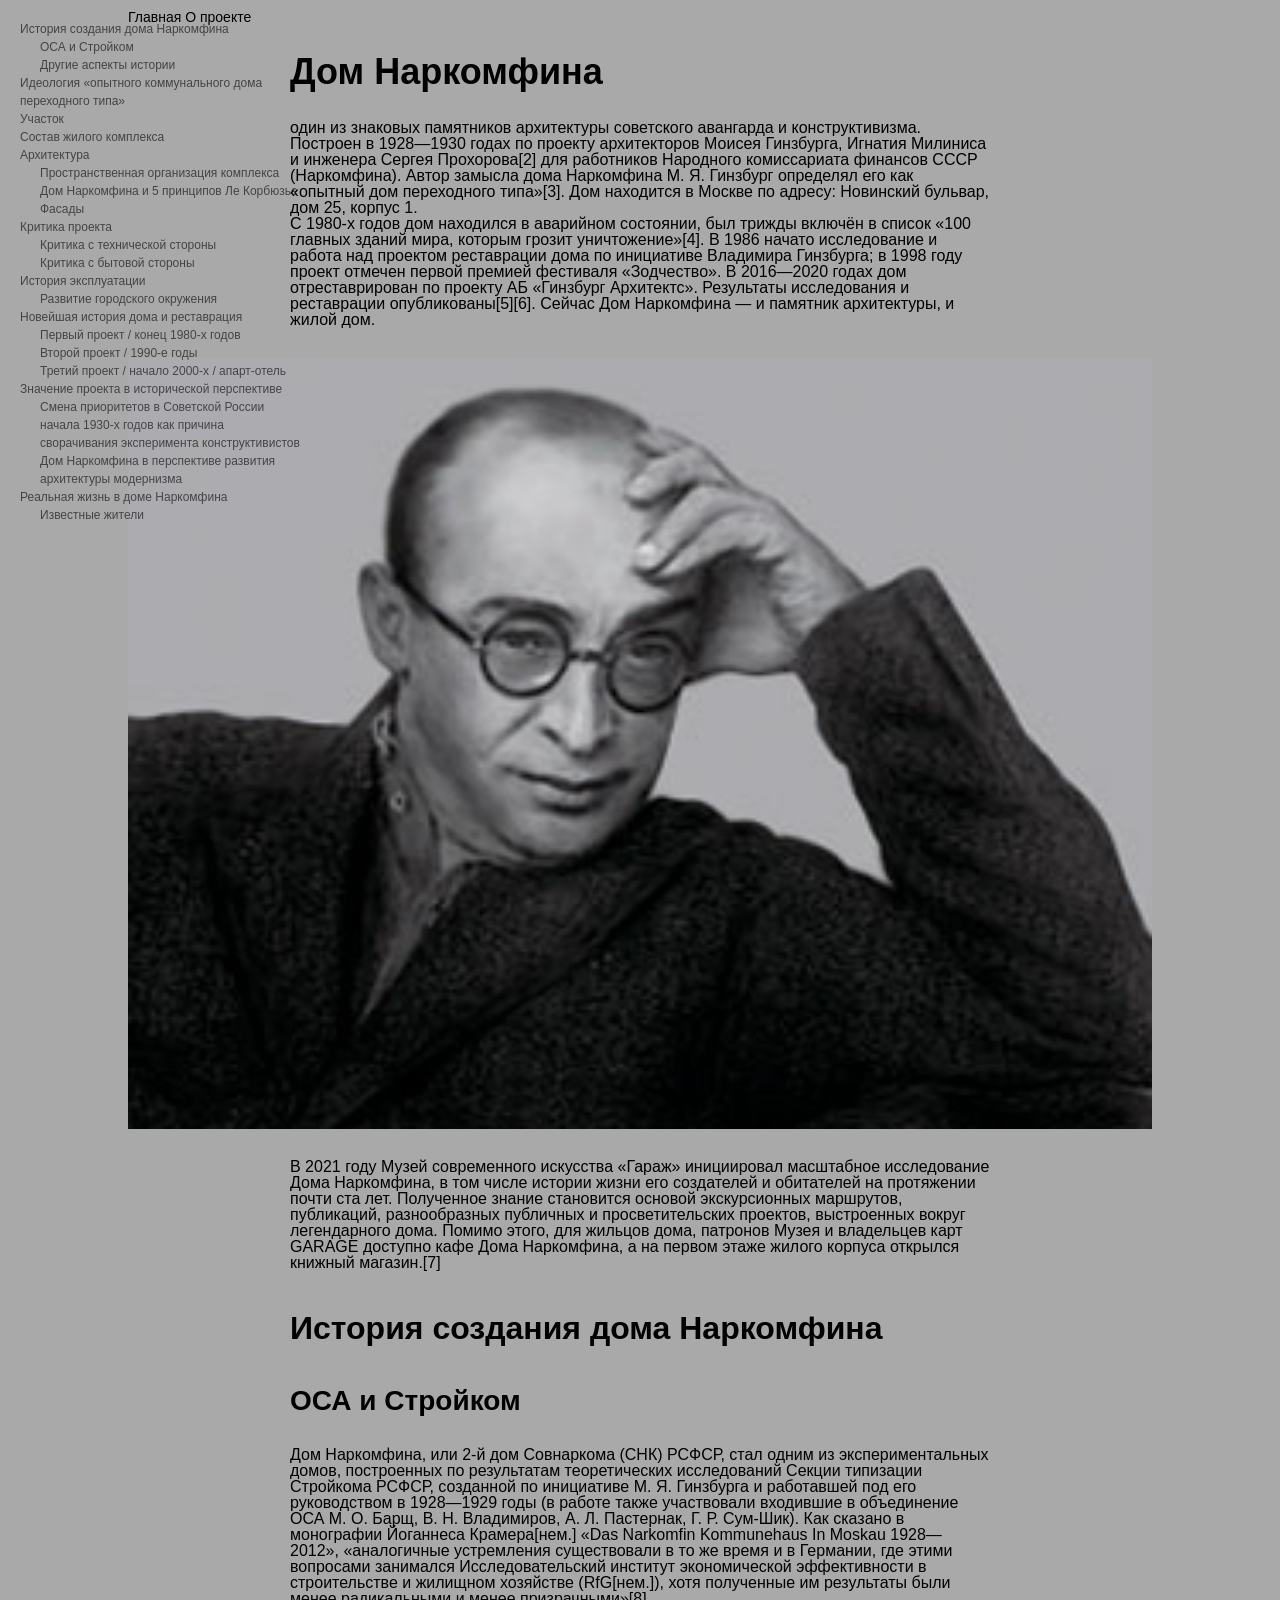
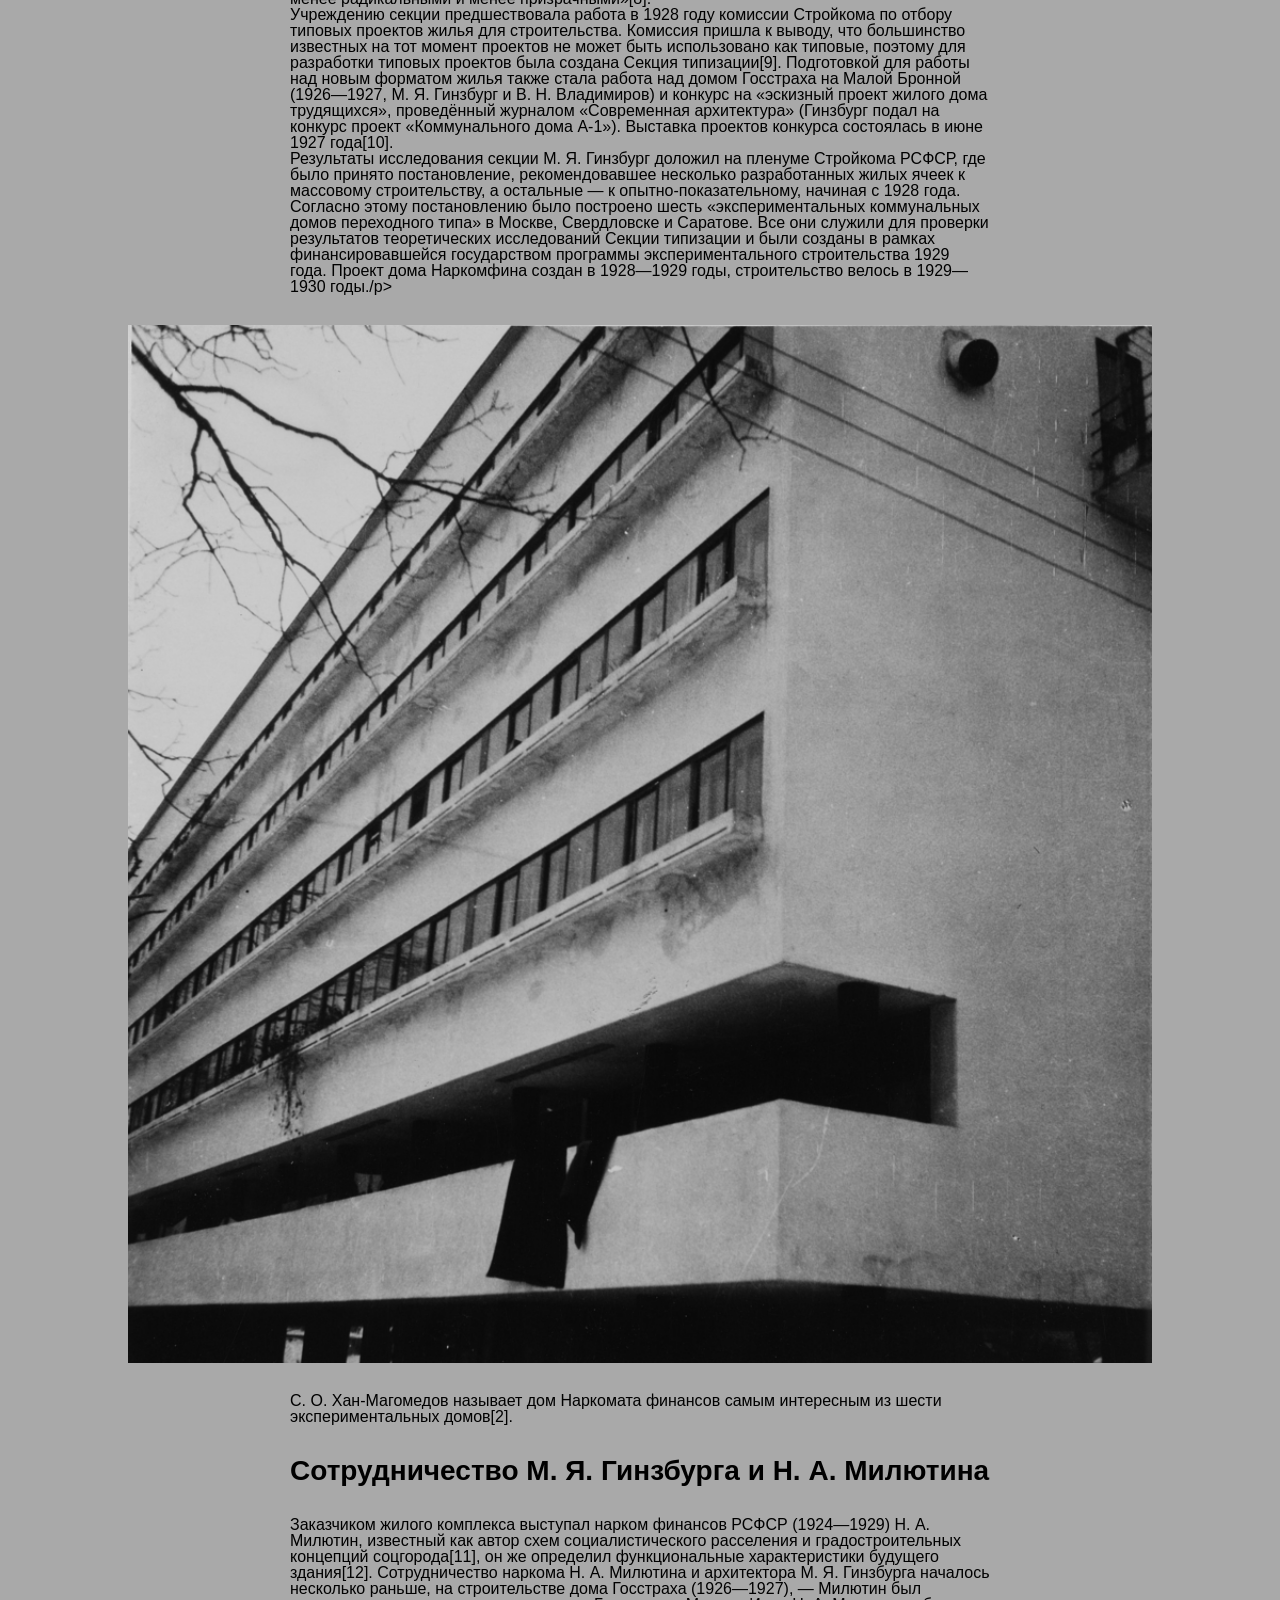
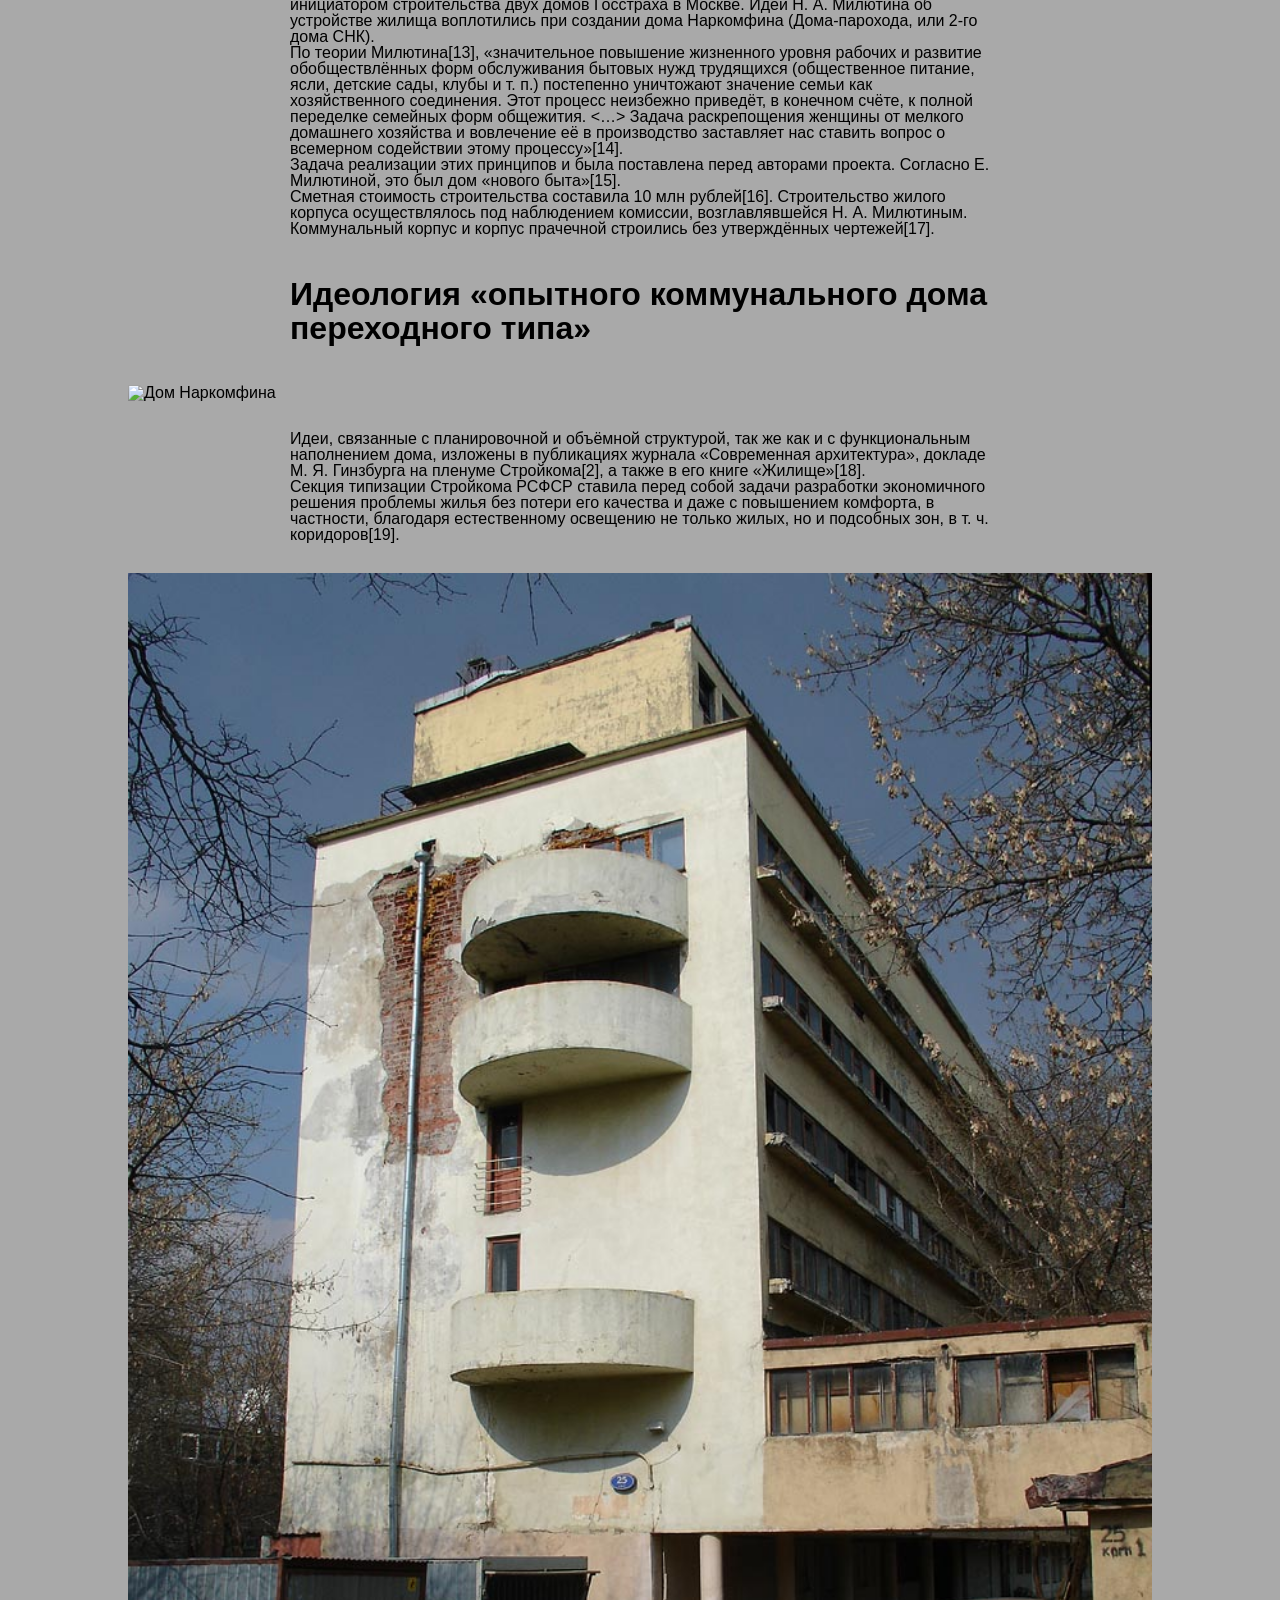
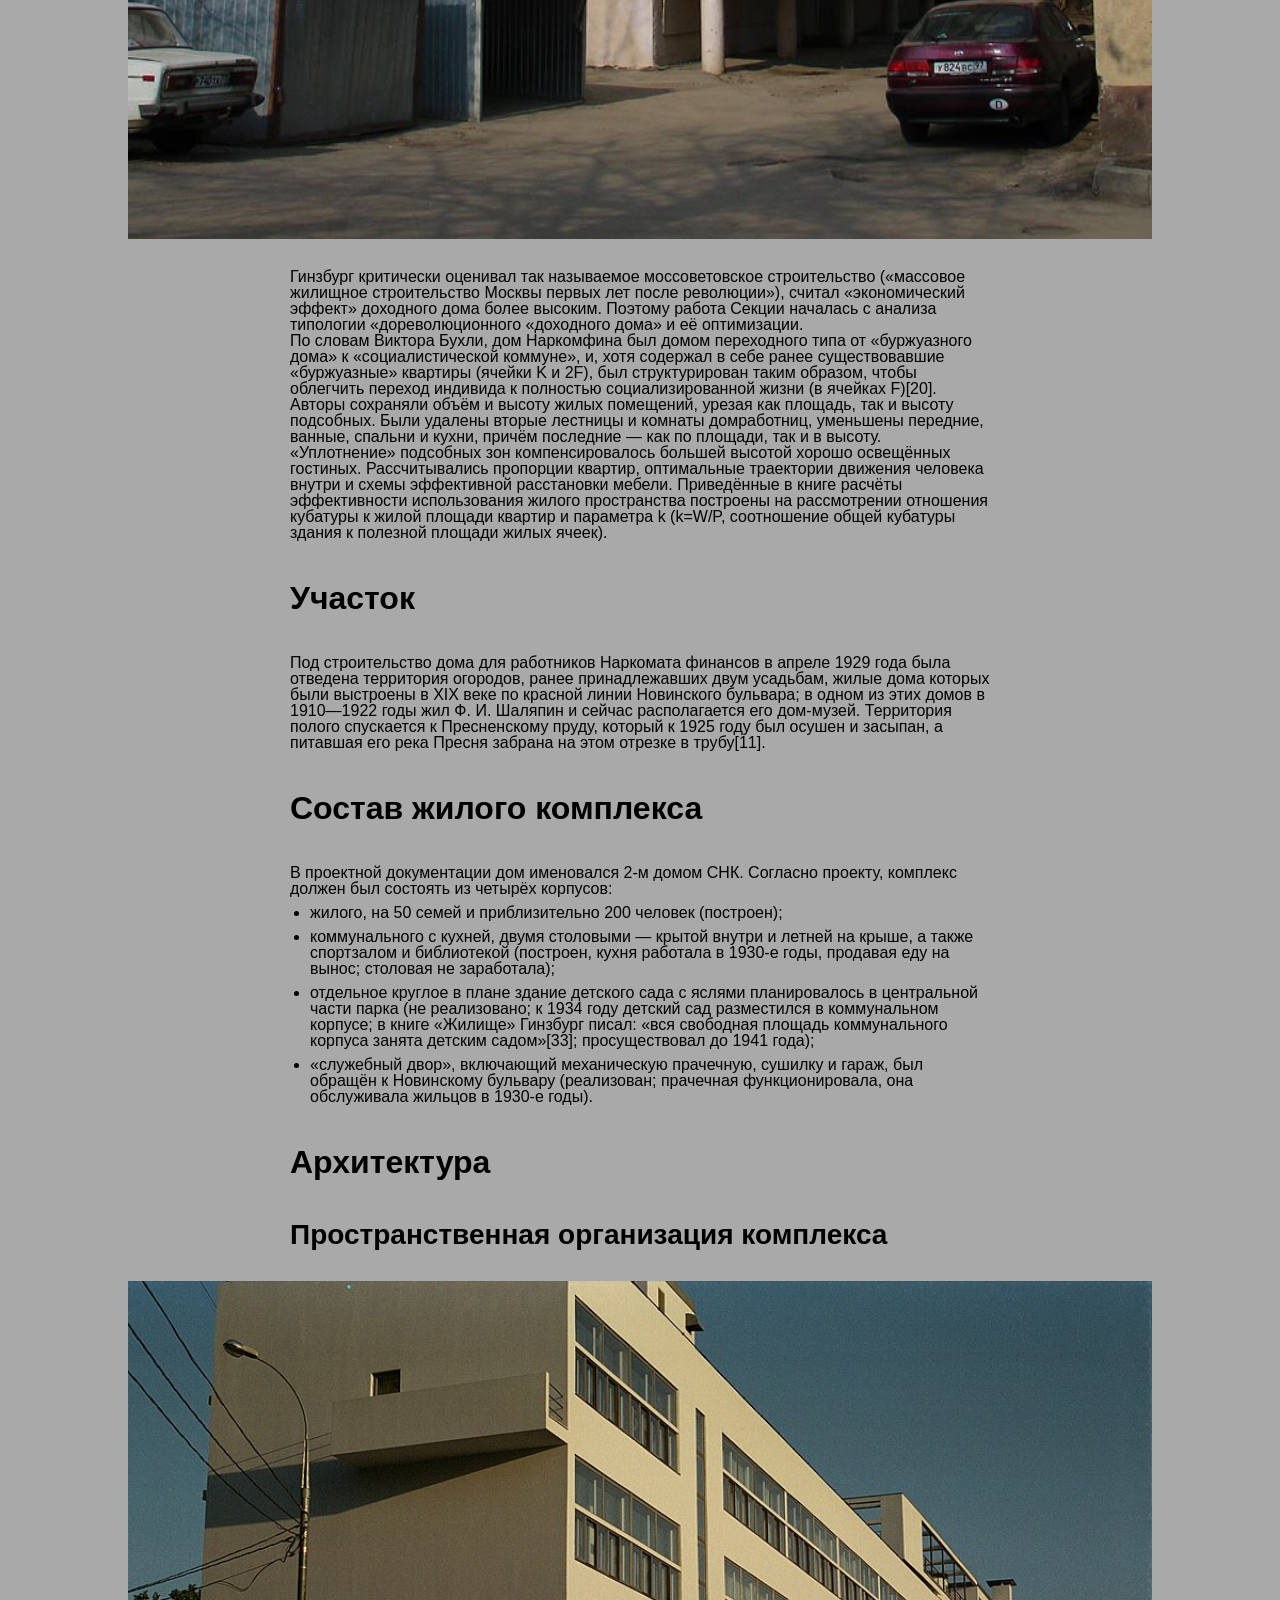
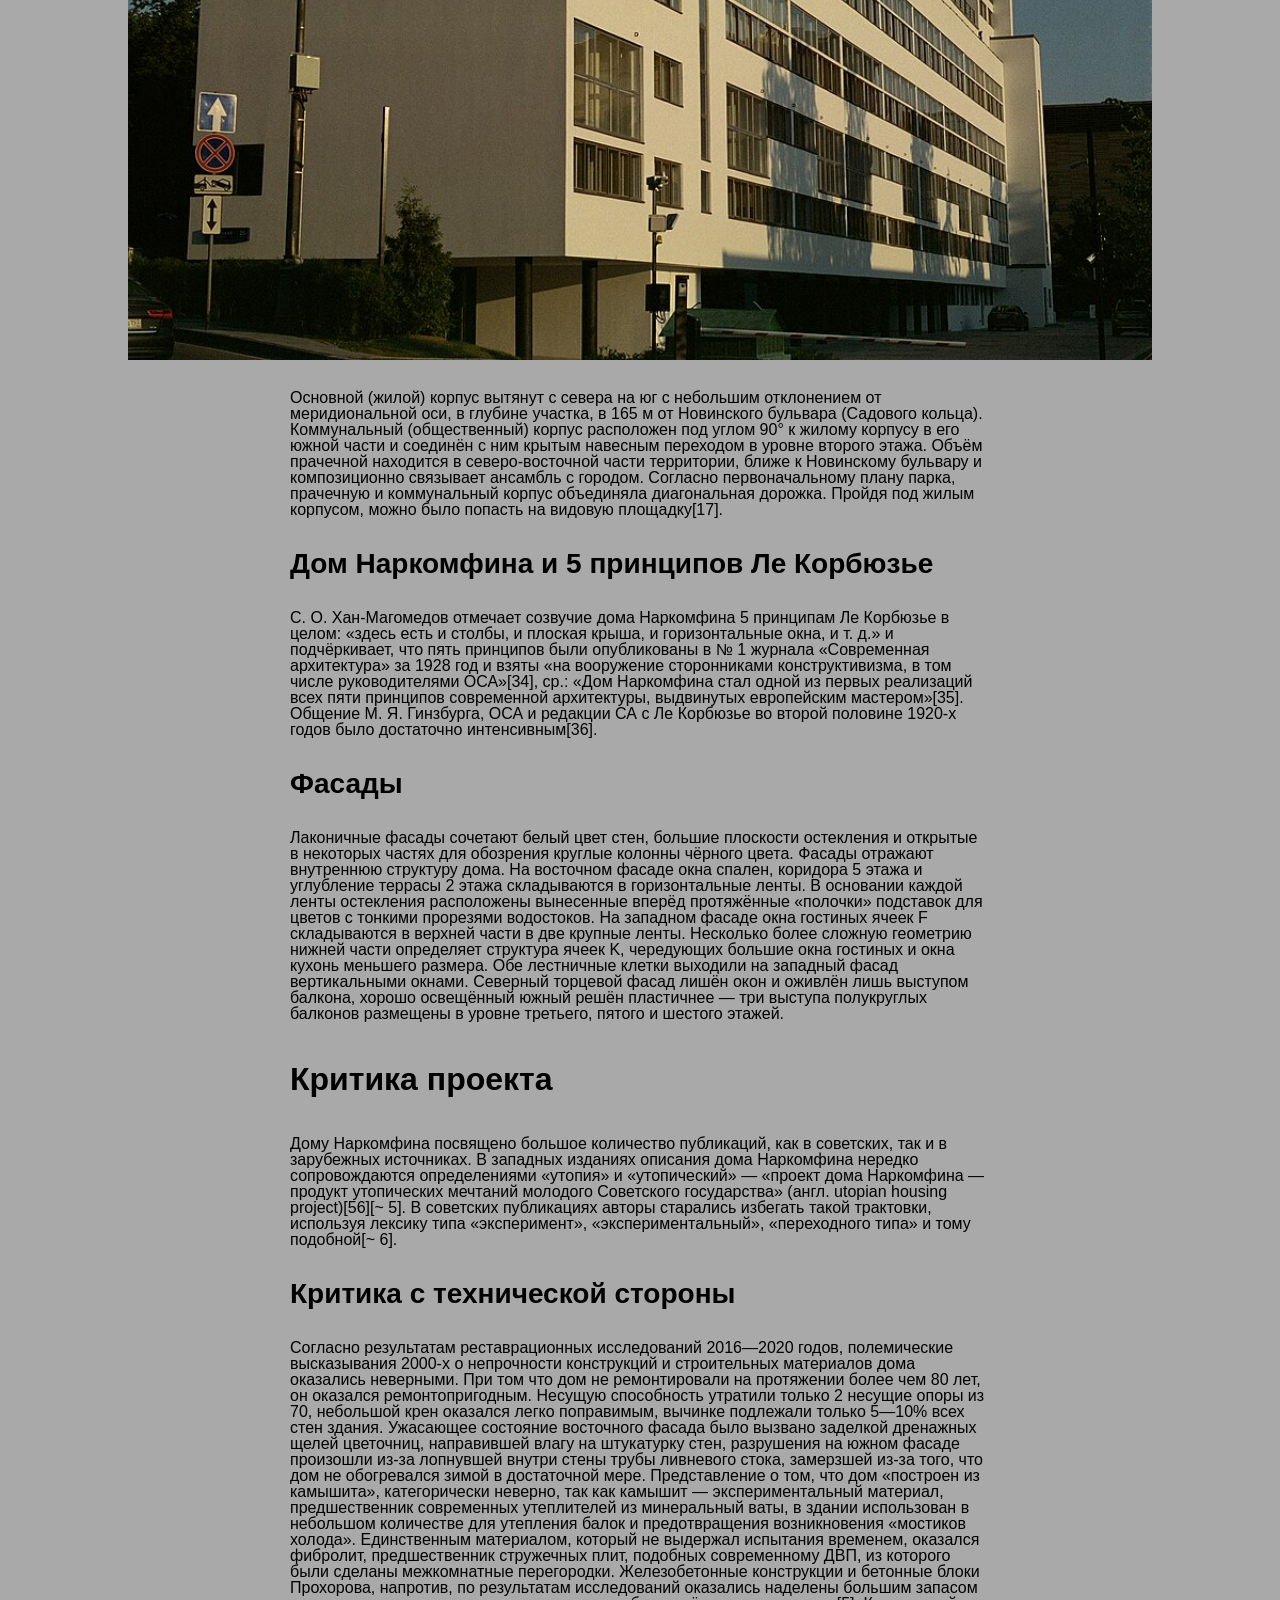
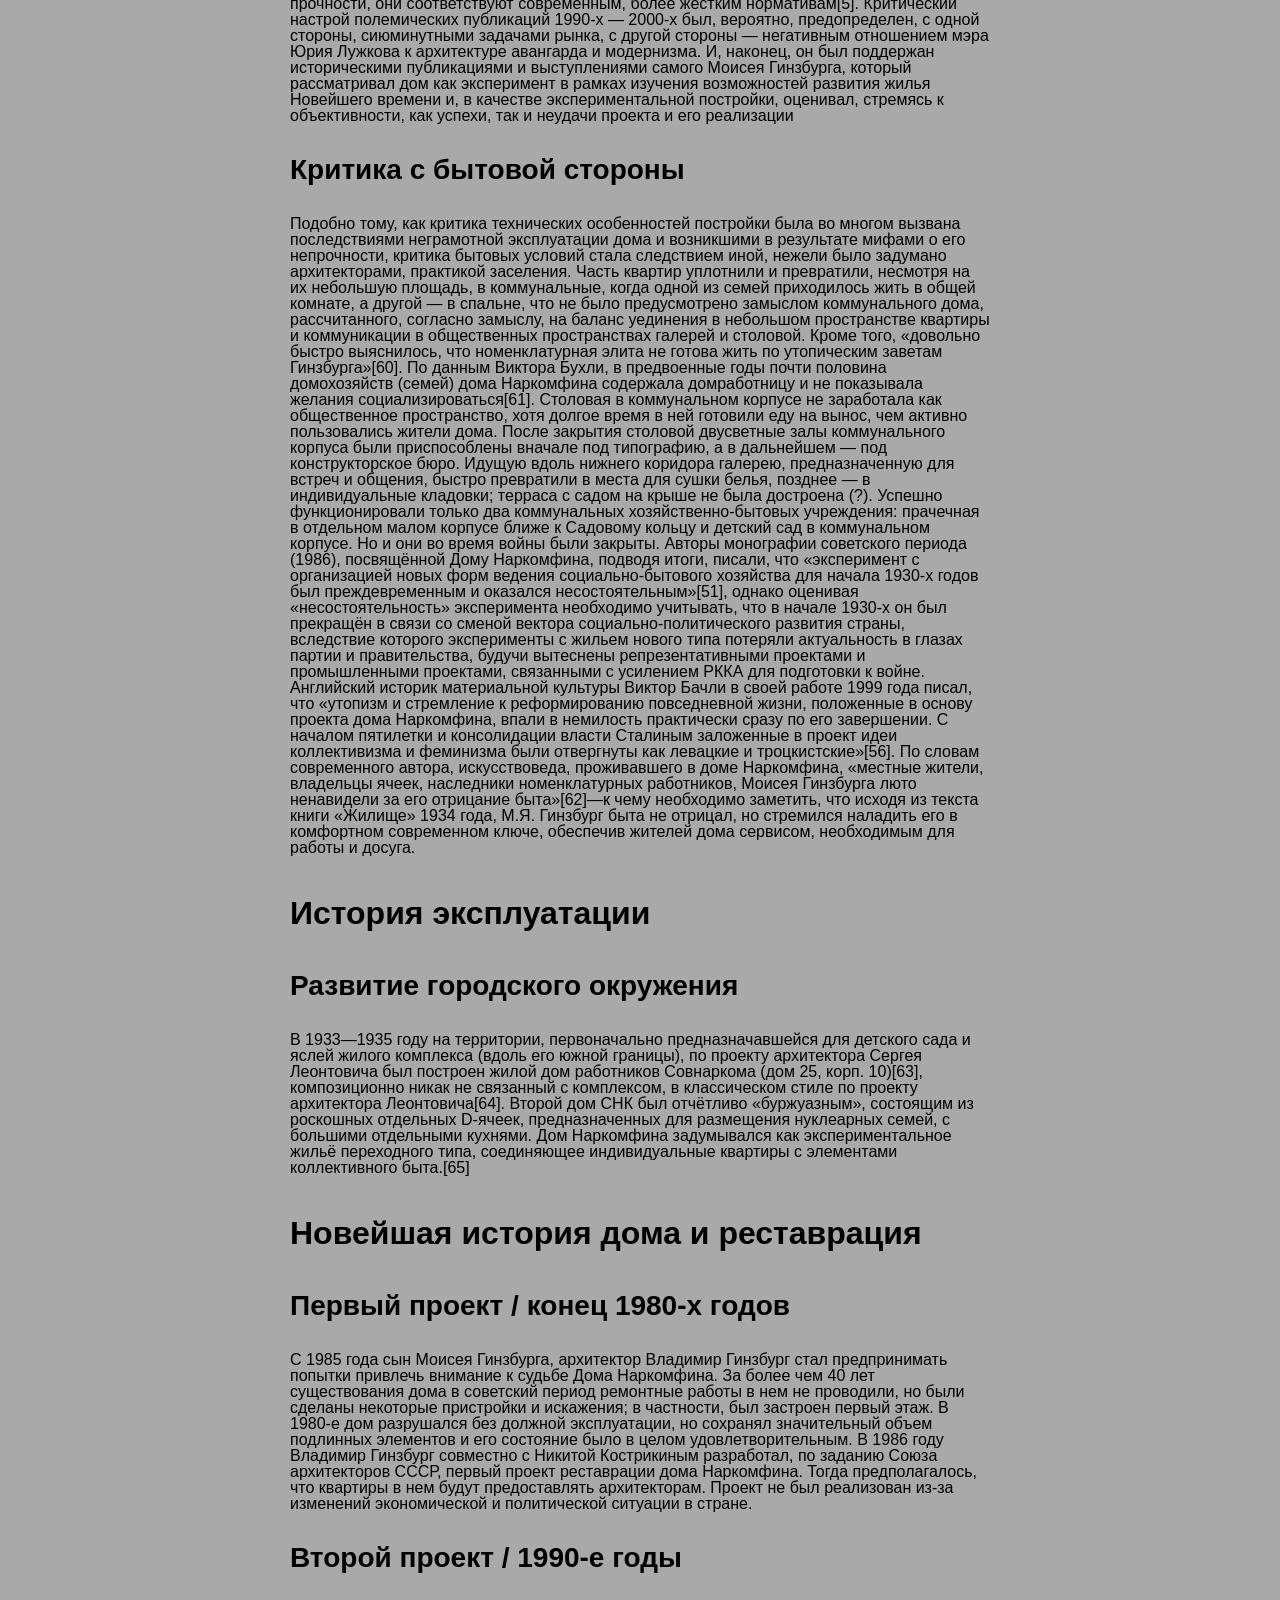
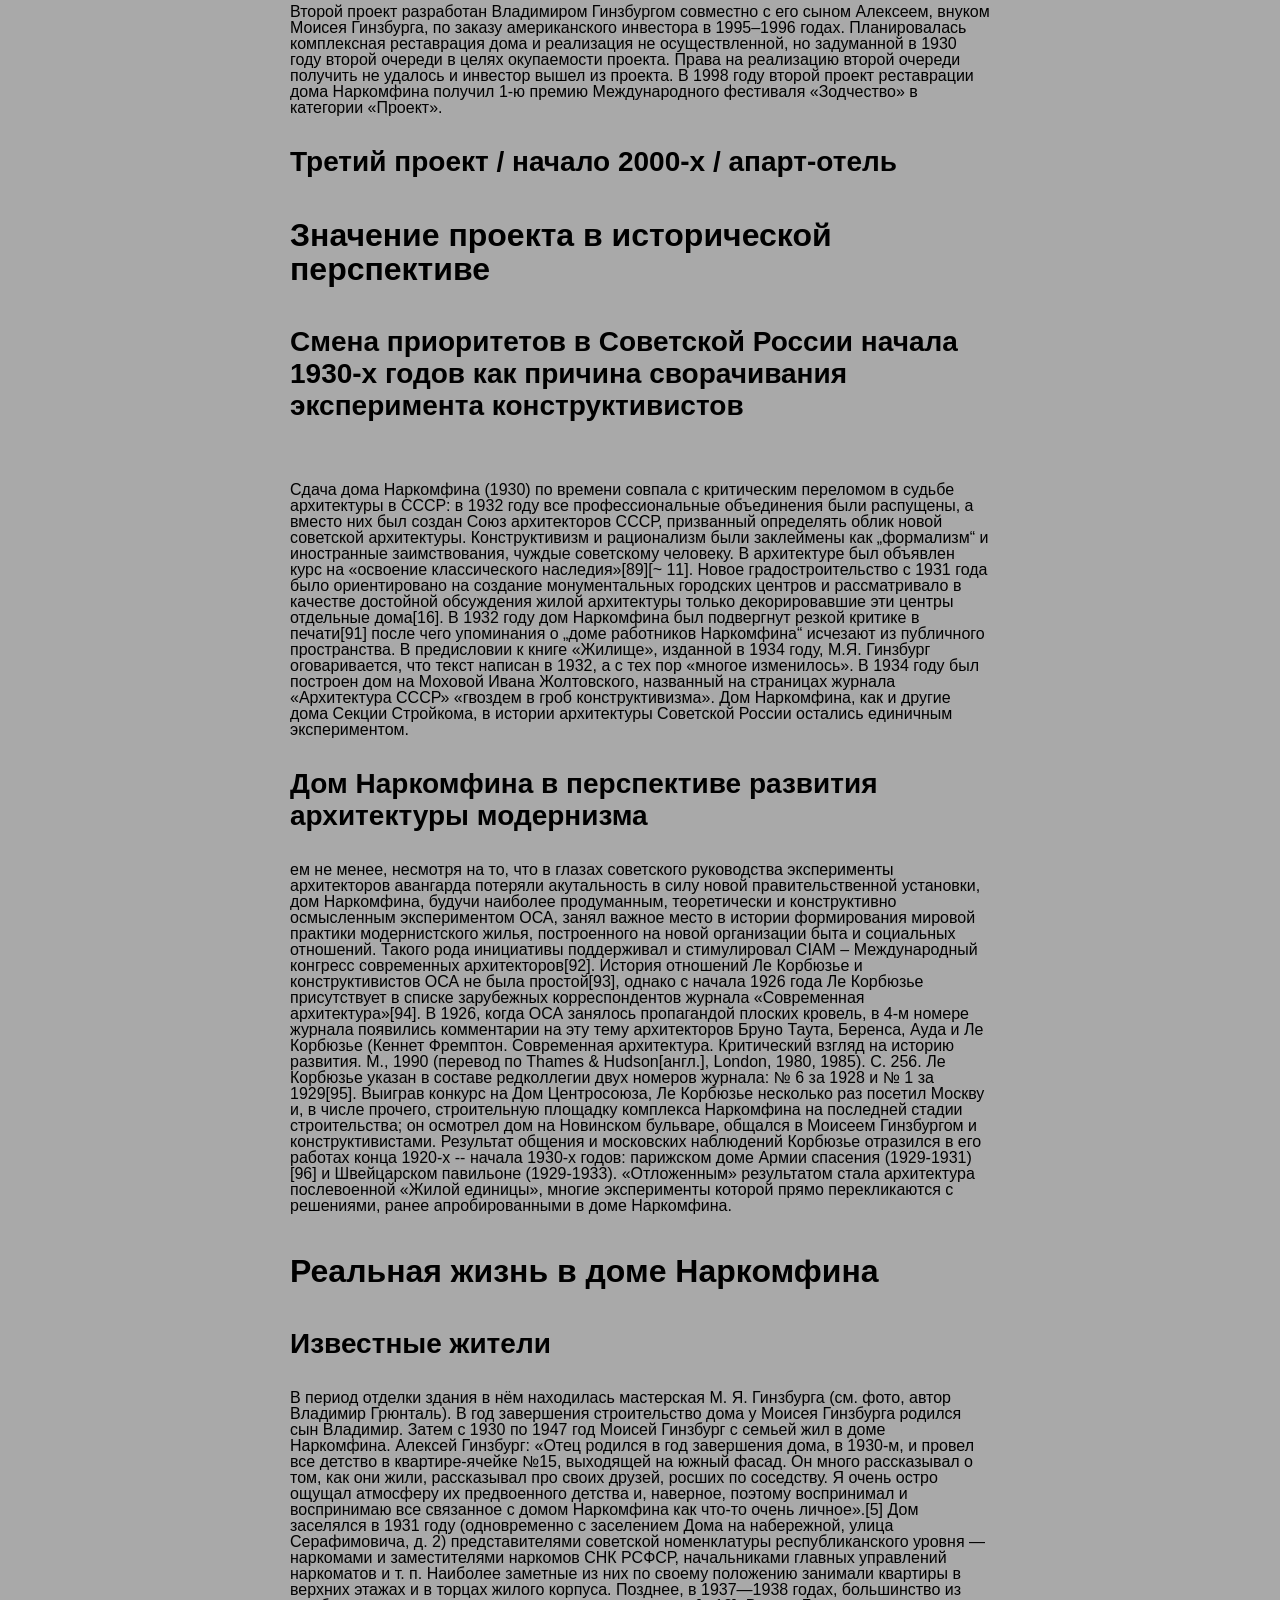
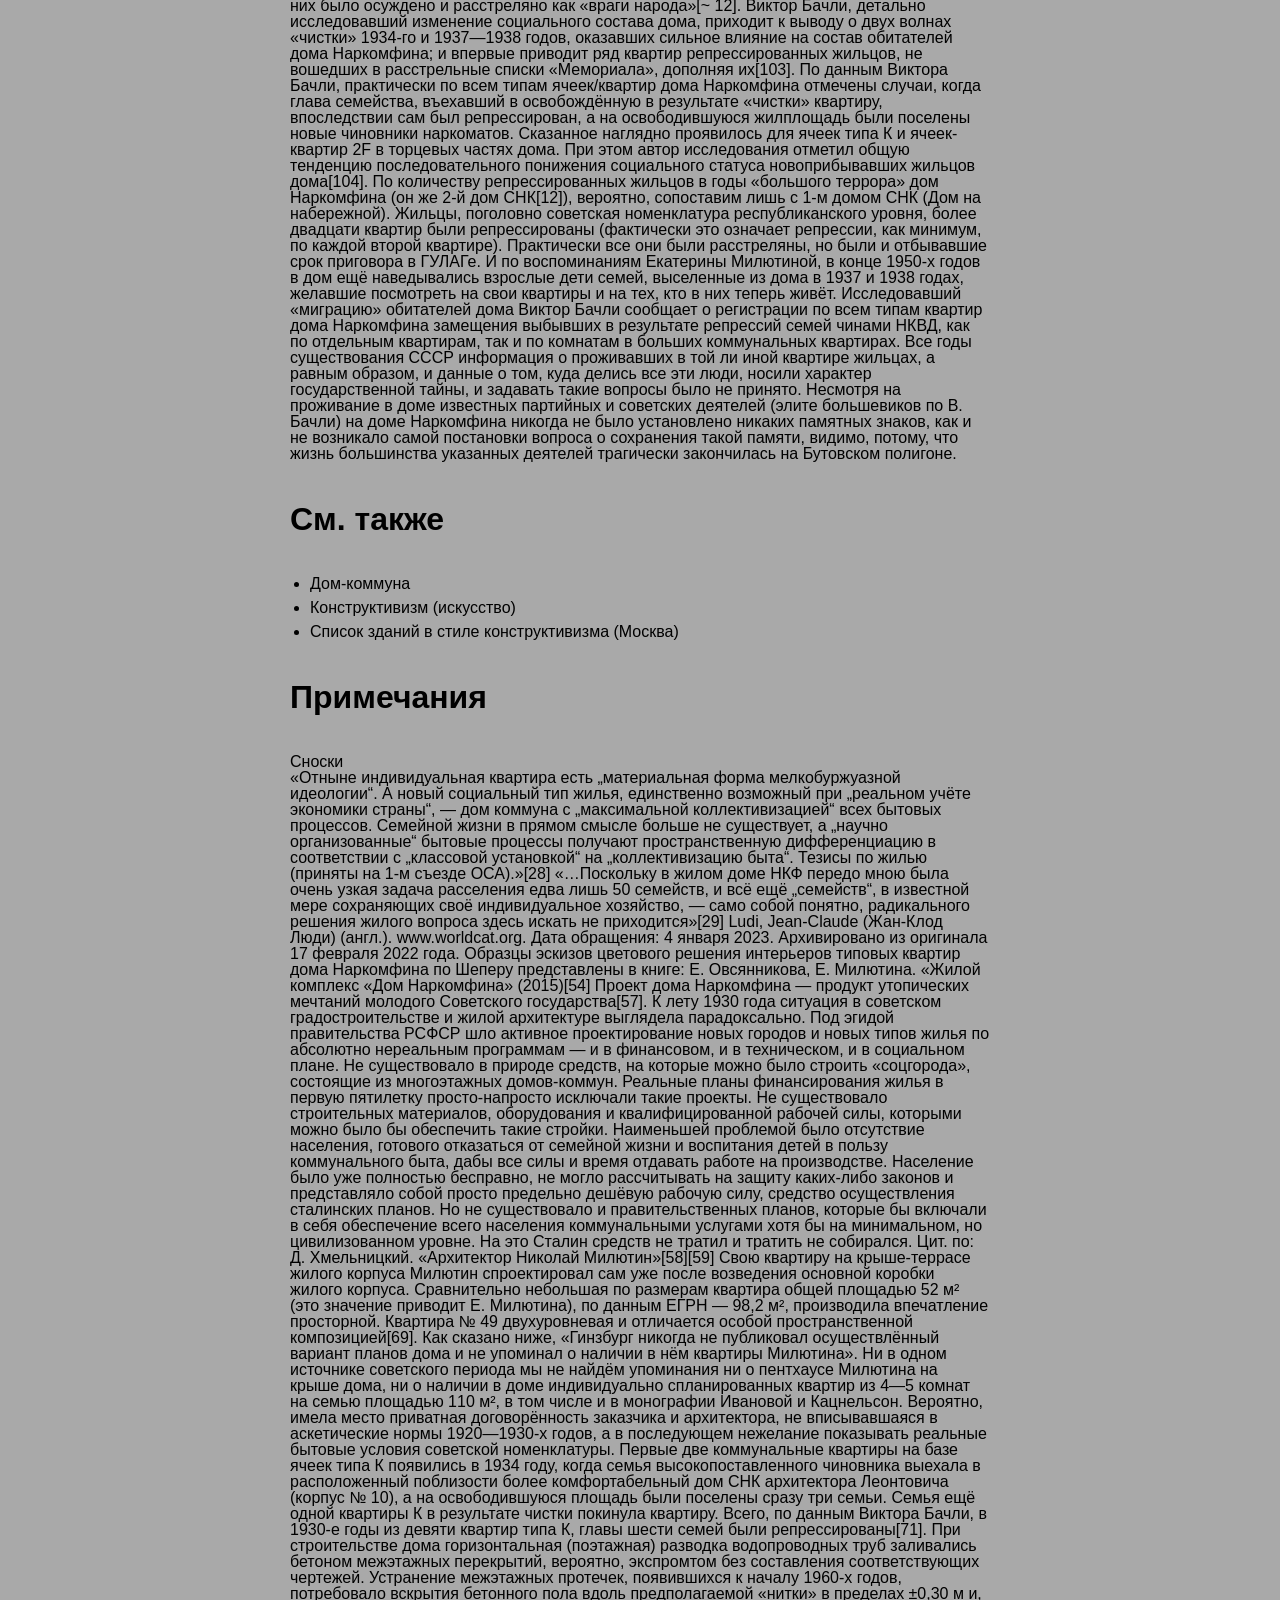
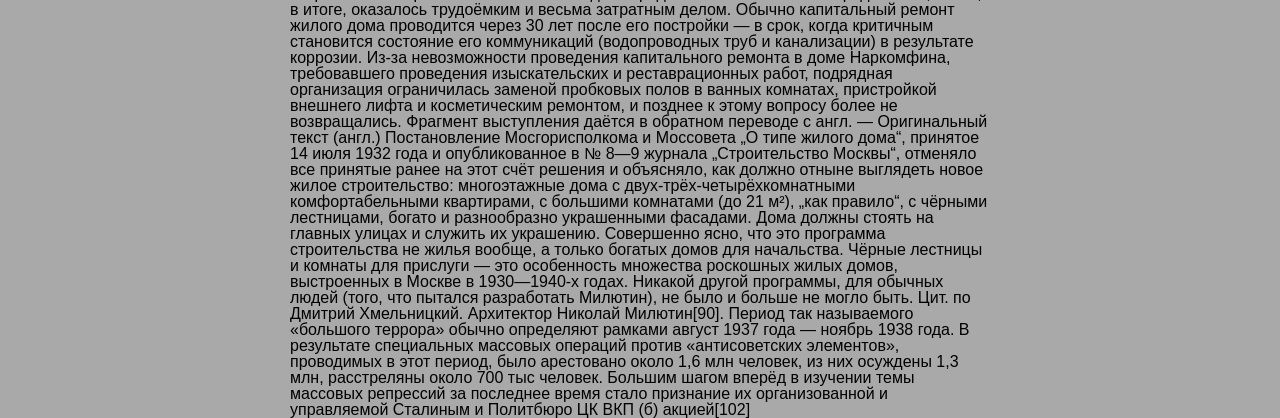
==== commit 1ad3088f: "syle menu and strc 3 screen ab" ====
--- a/index.html
+++ b/index.html
@@ -6,7 +6,11 @@
     <link rel="stylesheet" href="stylesheets/style.css" />
   </head>
   <body>
-    <nav>
+    <nav class="menubar">
+      <a href="index.html">Главная</a>
+      <a href="about.html">О проекте</a>
+    </nav>
+    <nav class="sidebar">
       <ul>
         <li><a href="#1">История создания дома Наркомфина</a></li>
         <ul>
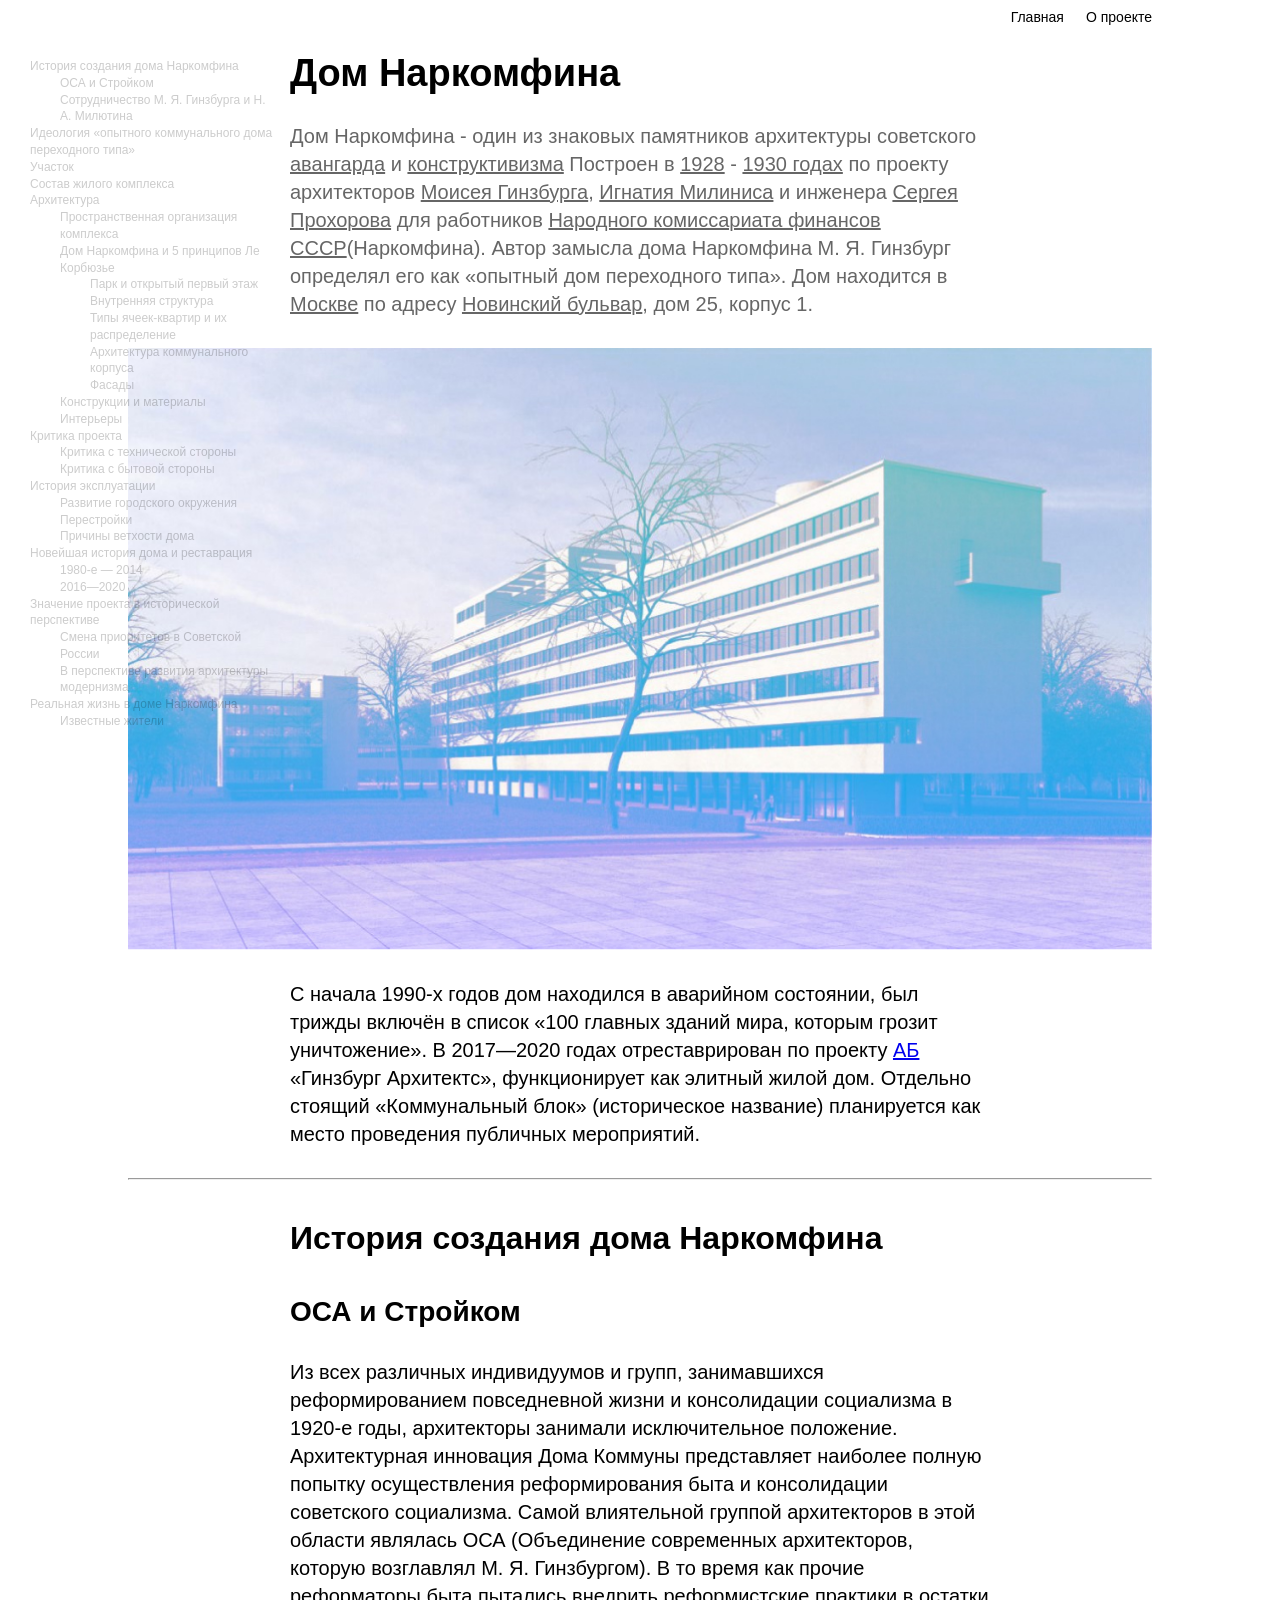
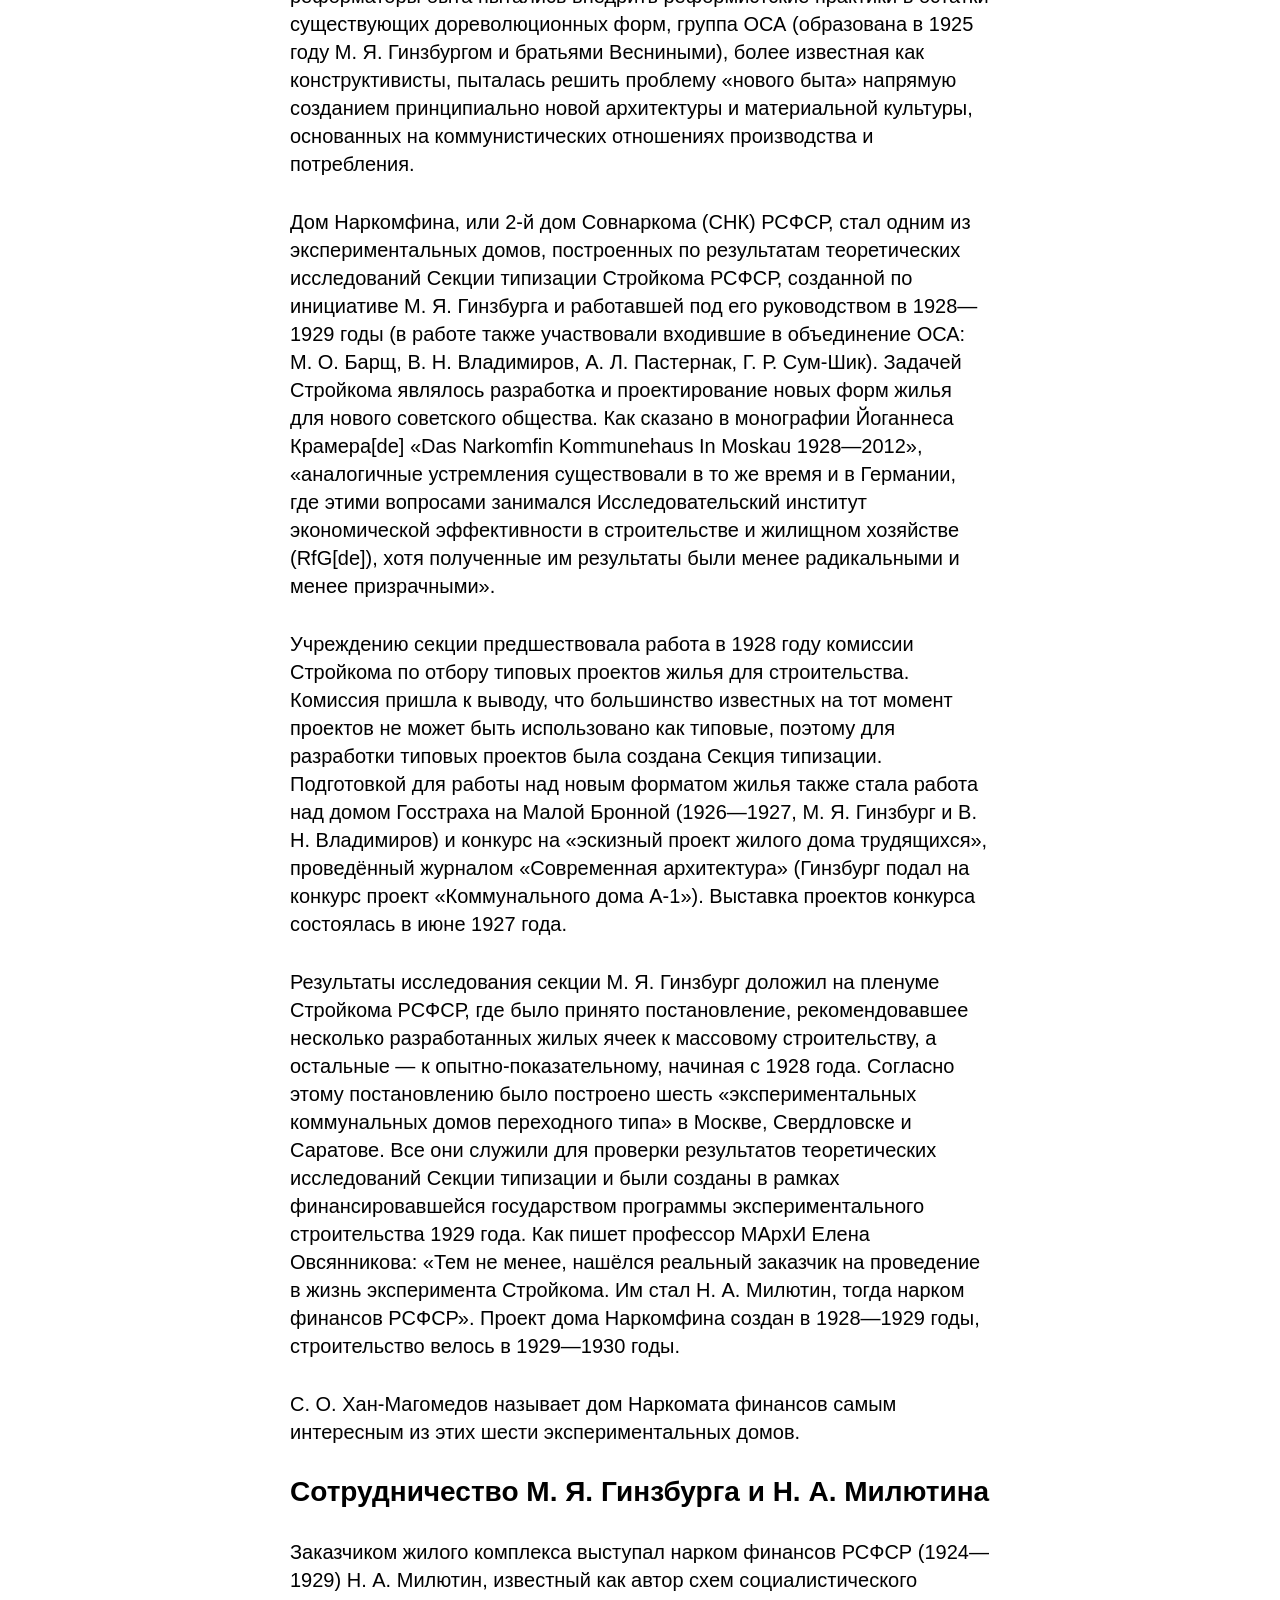
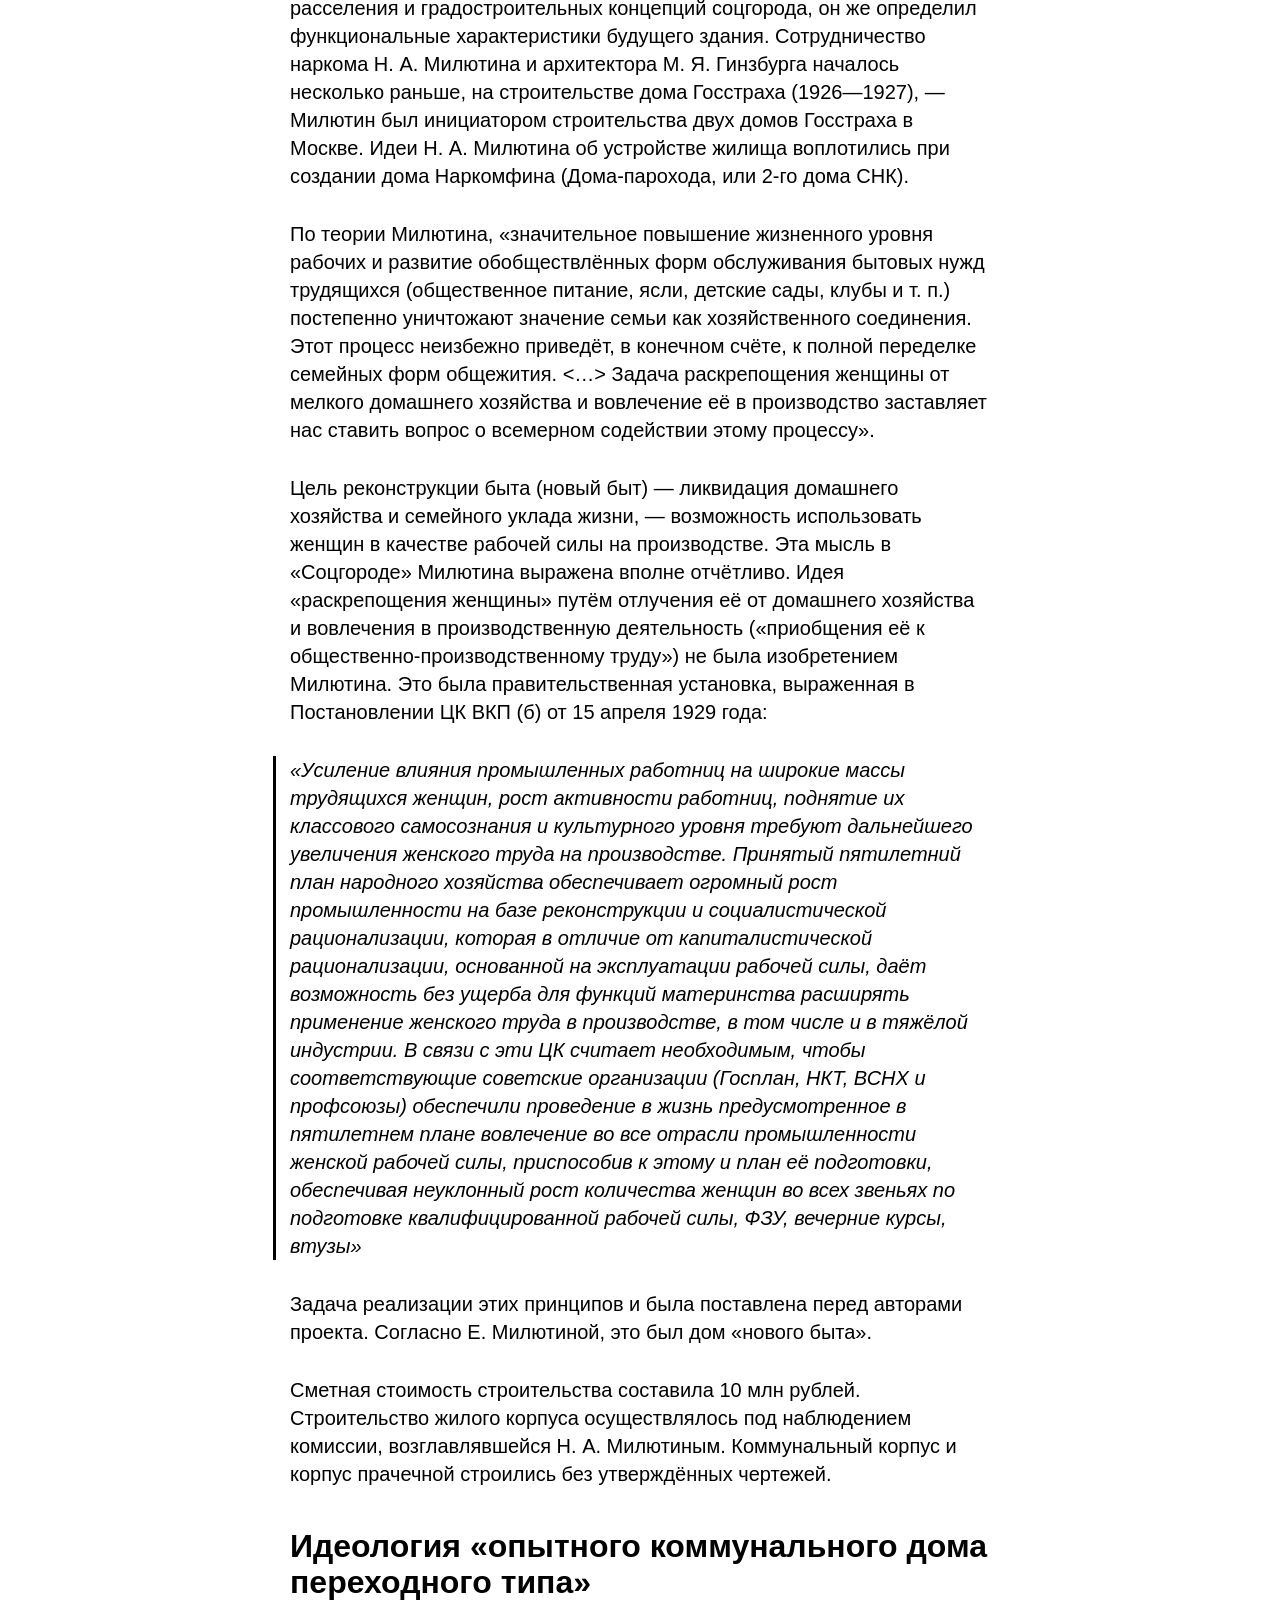
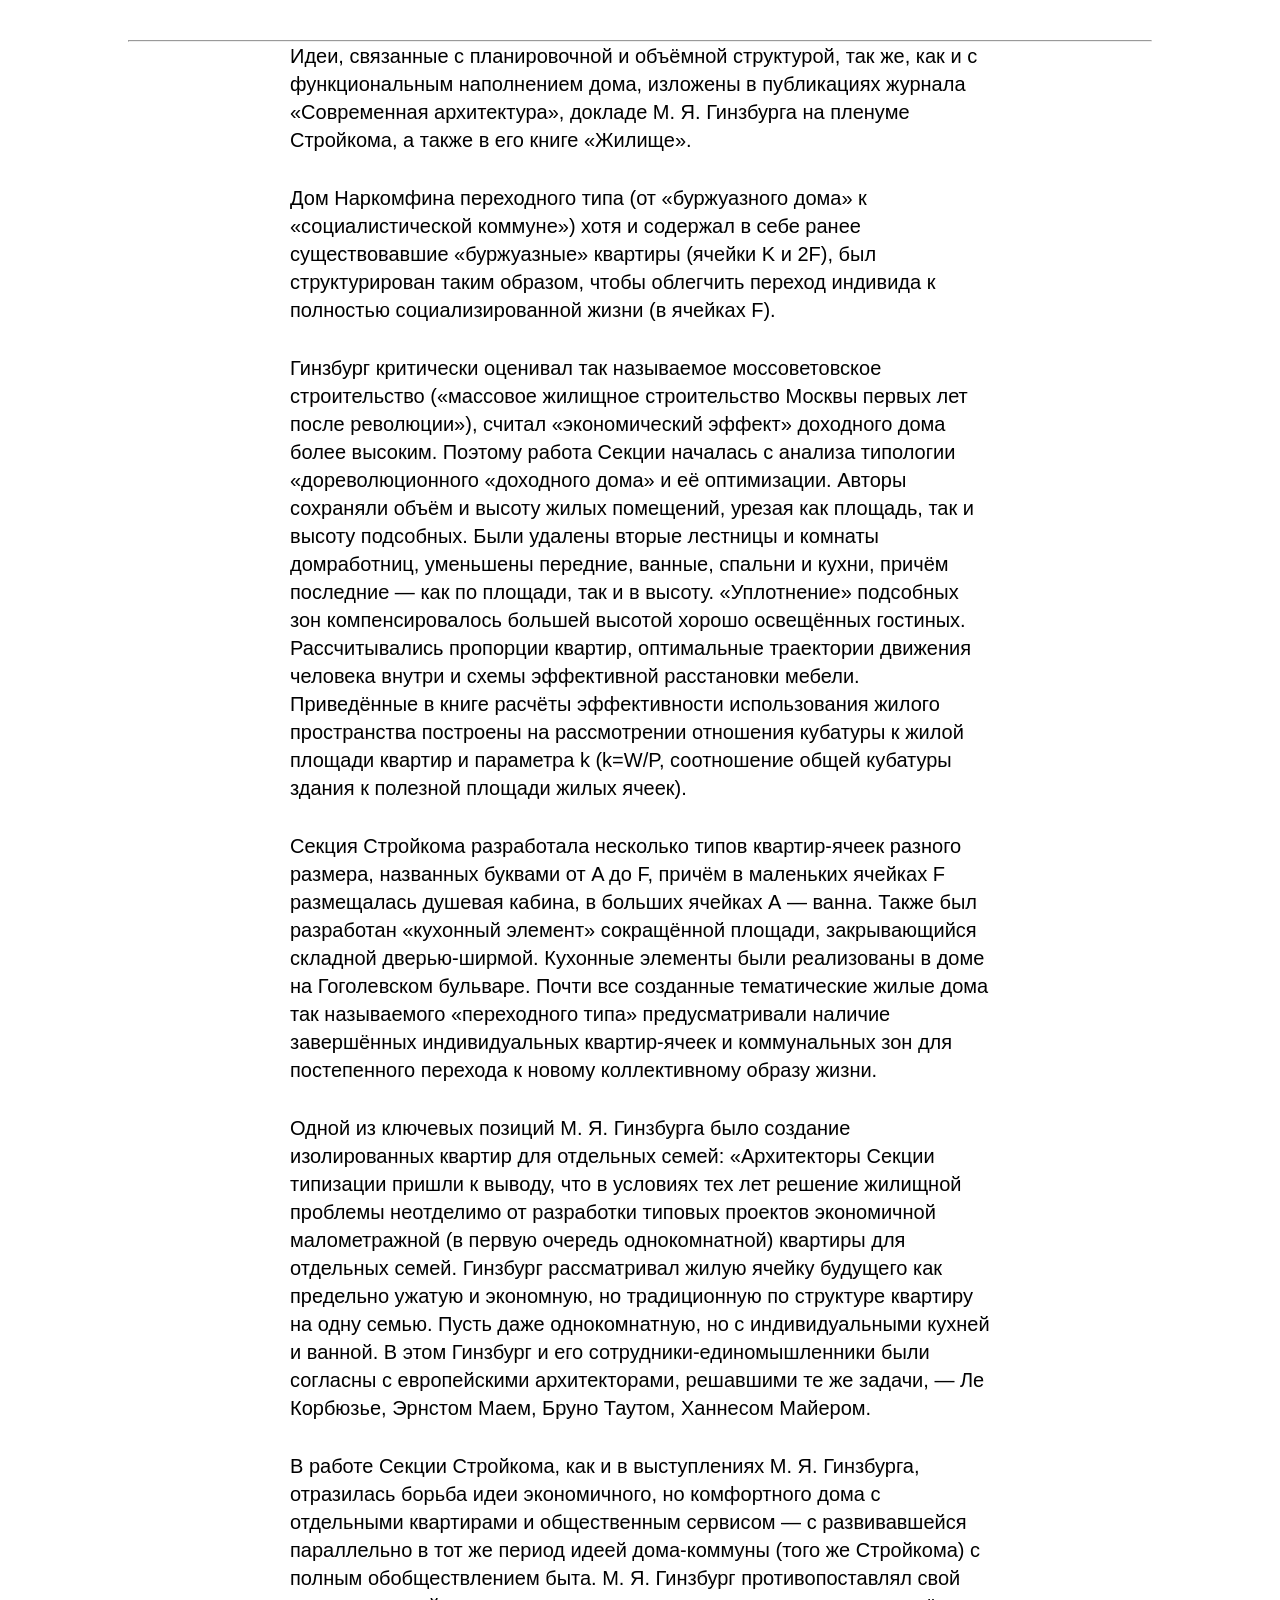
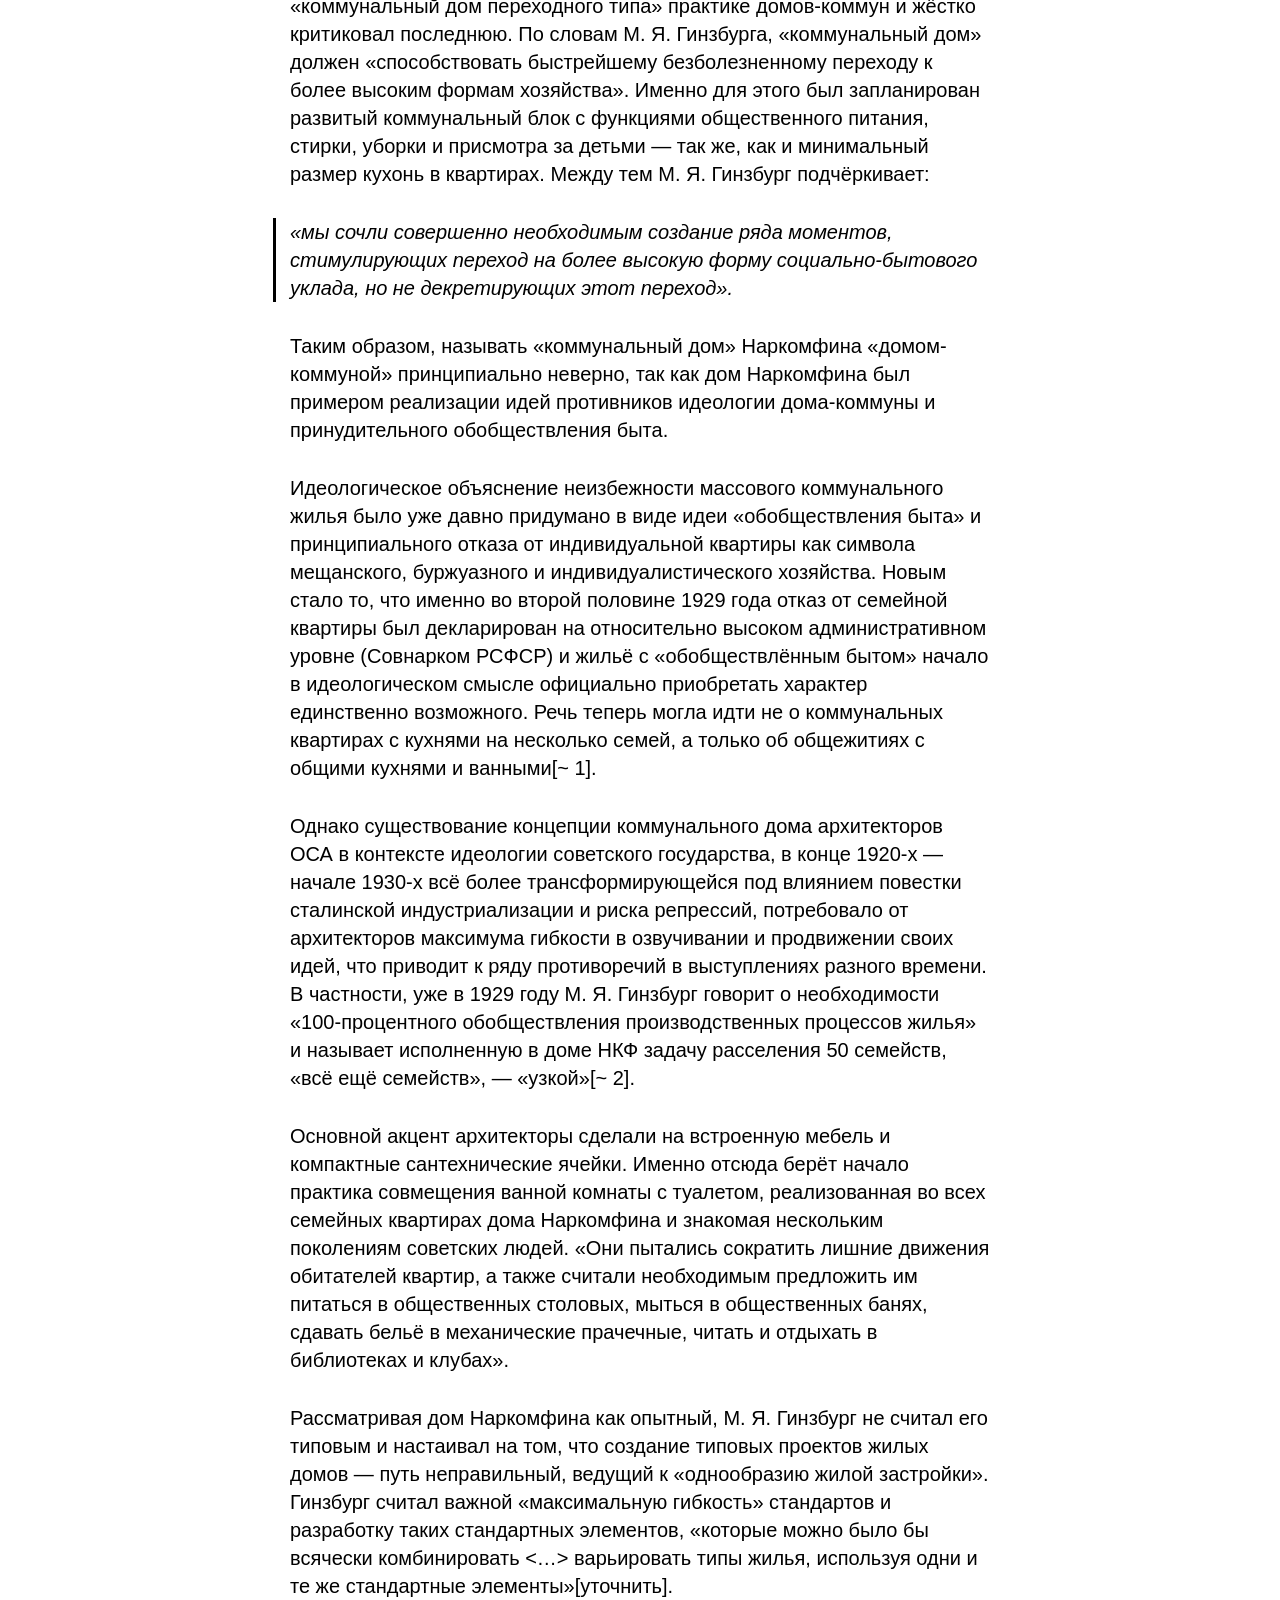
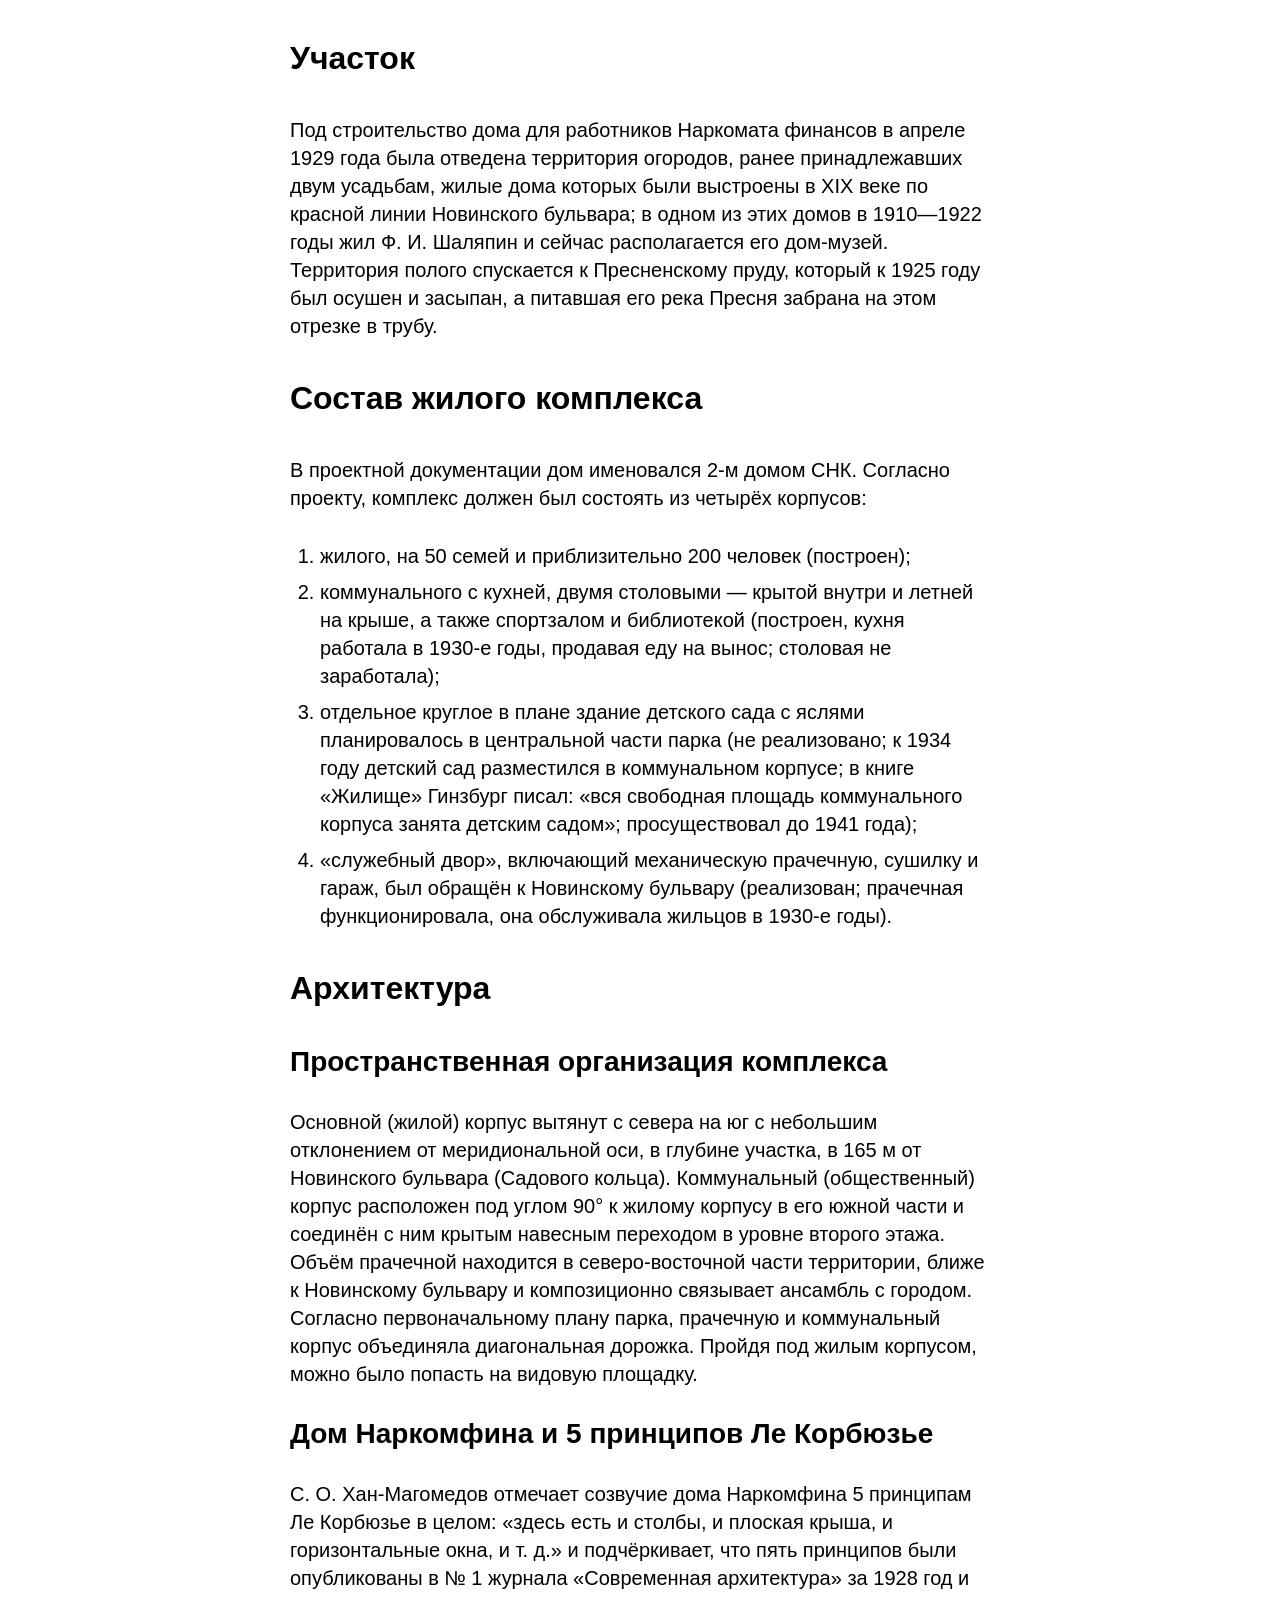
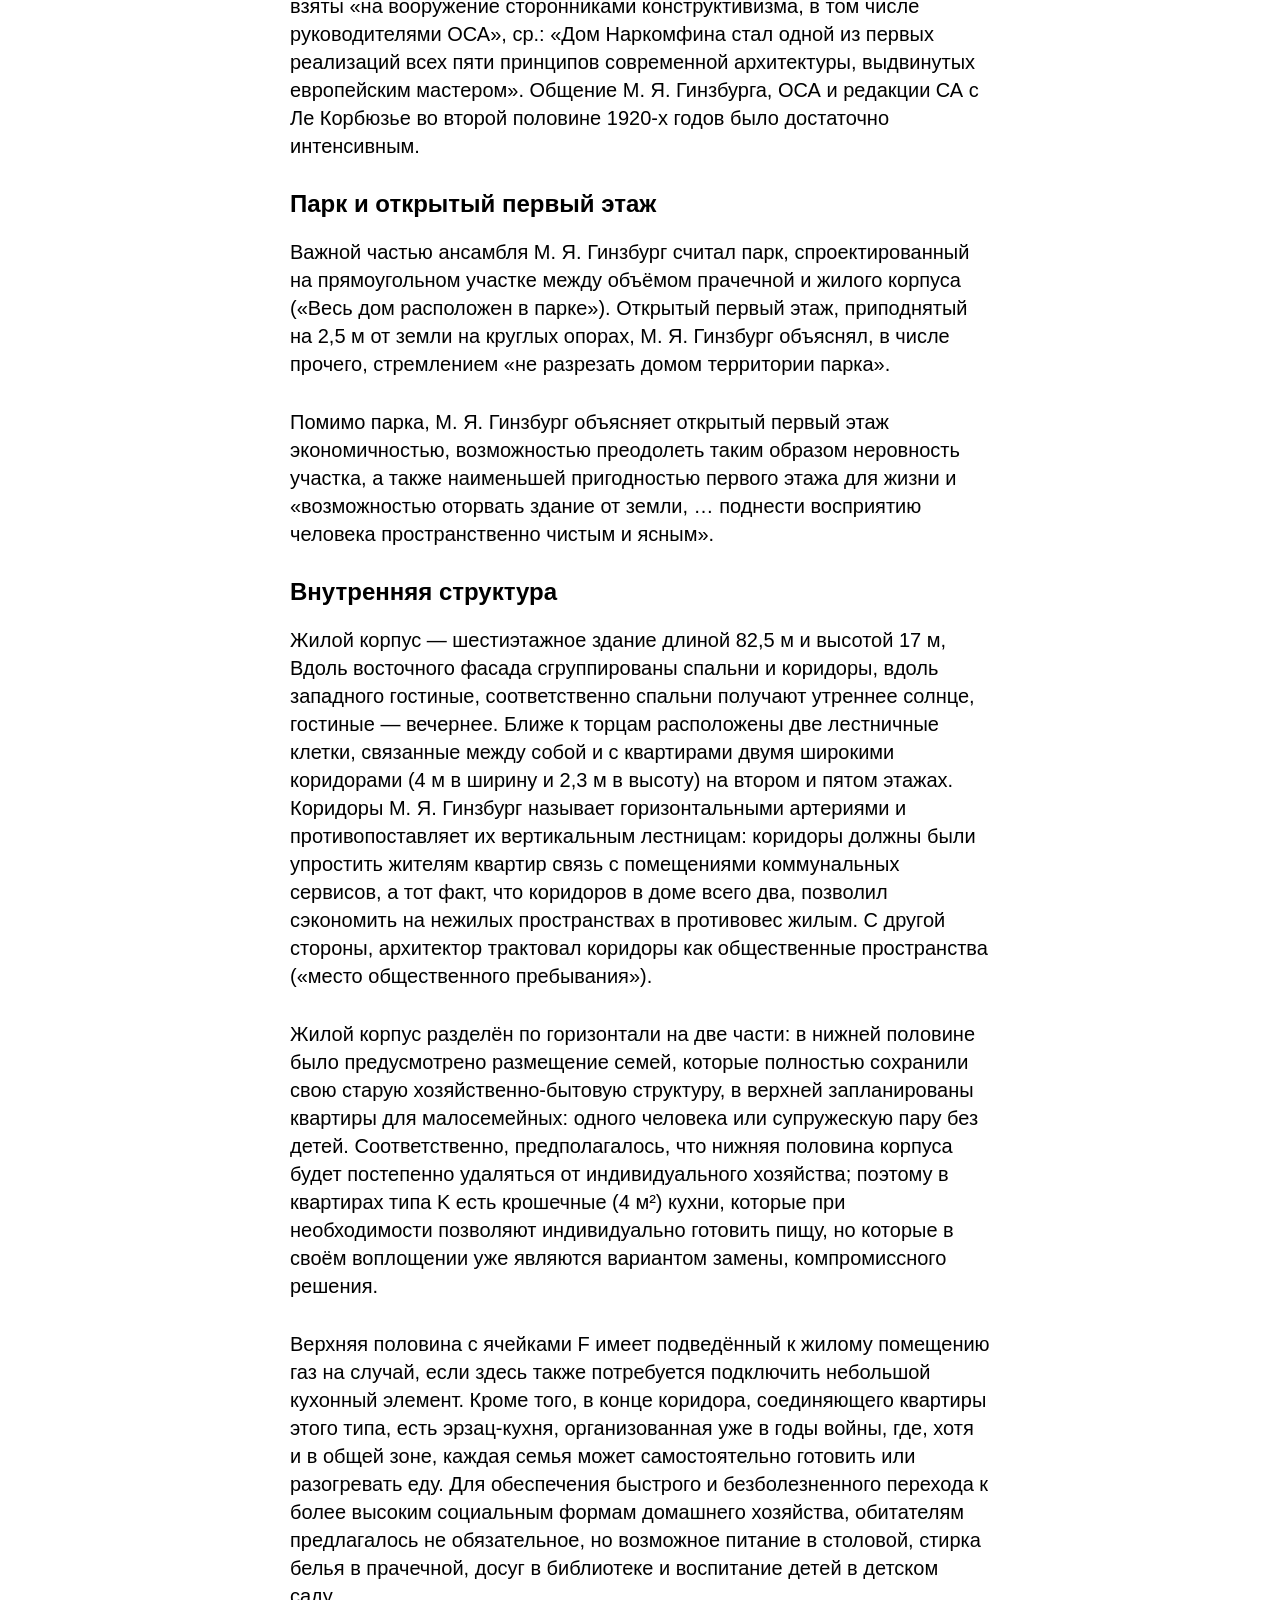
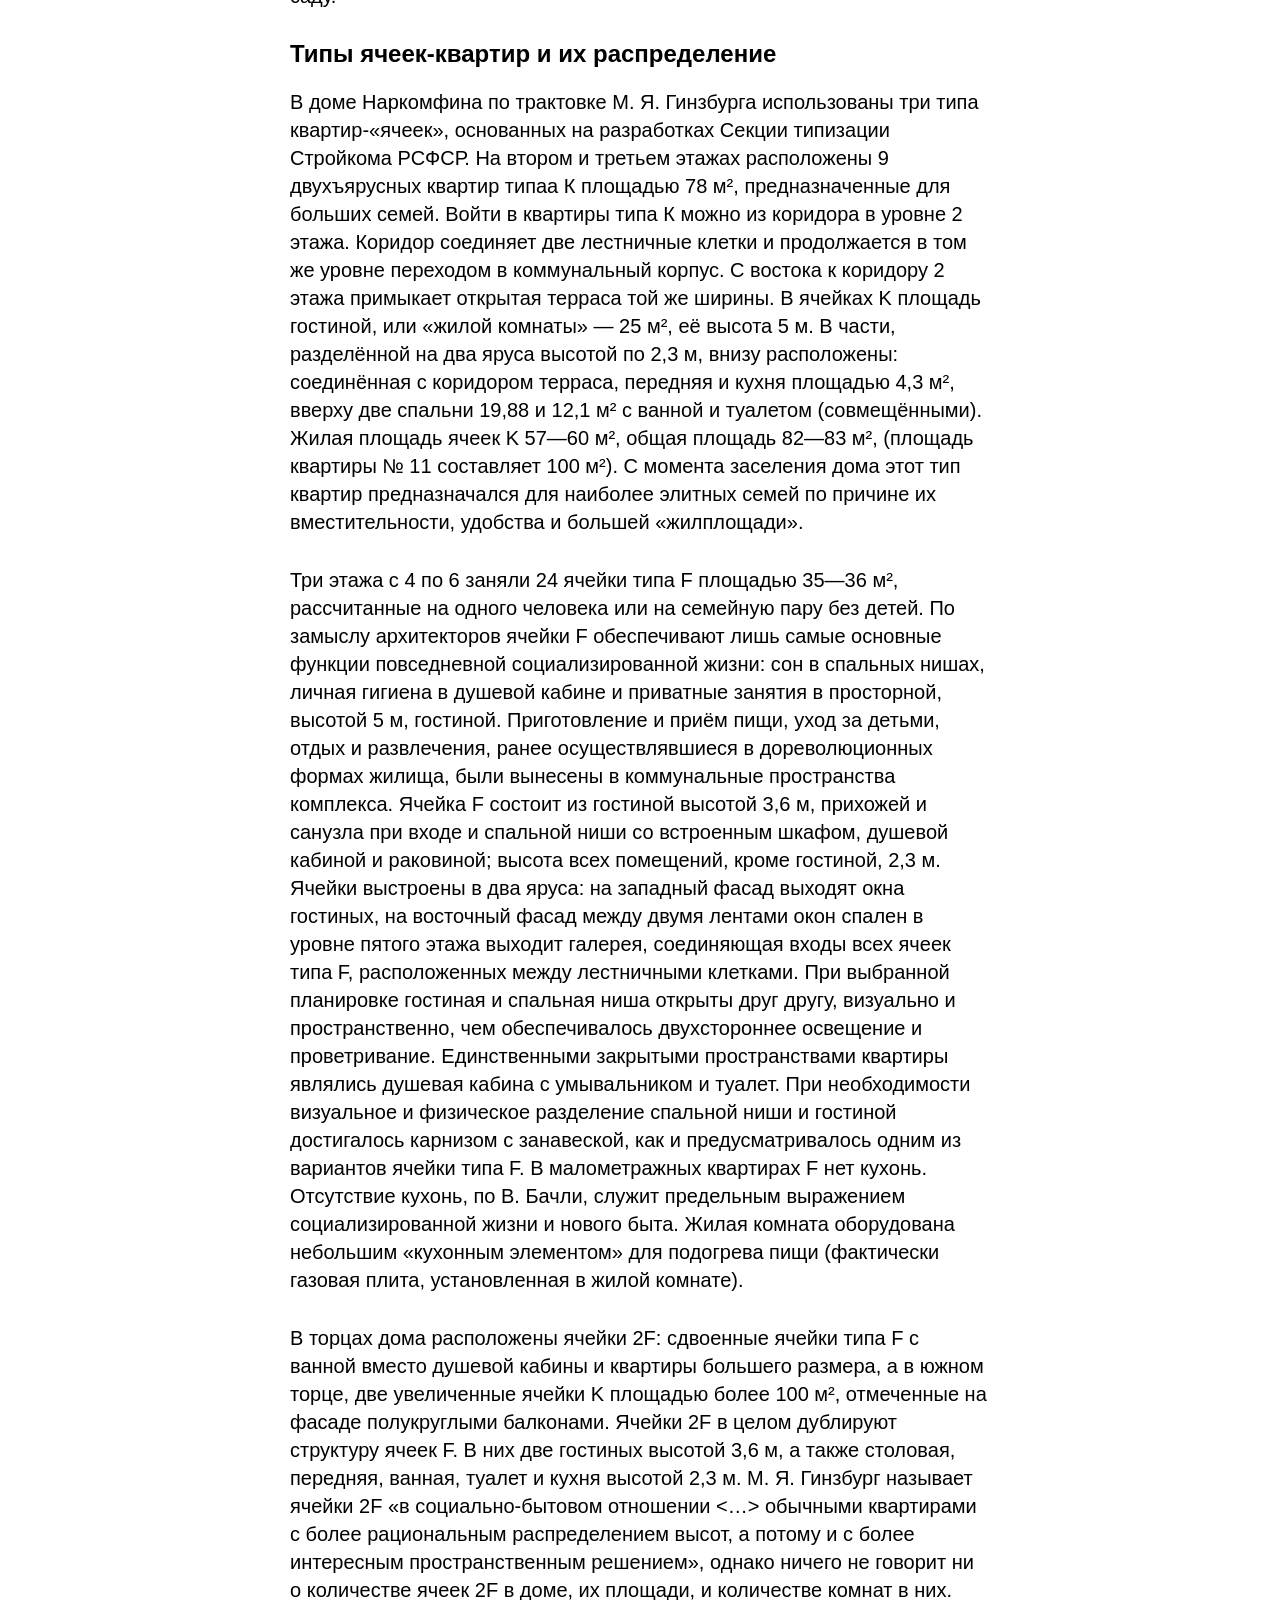
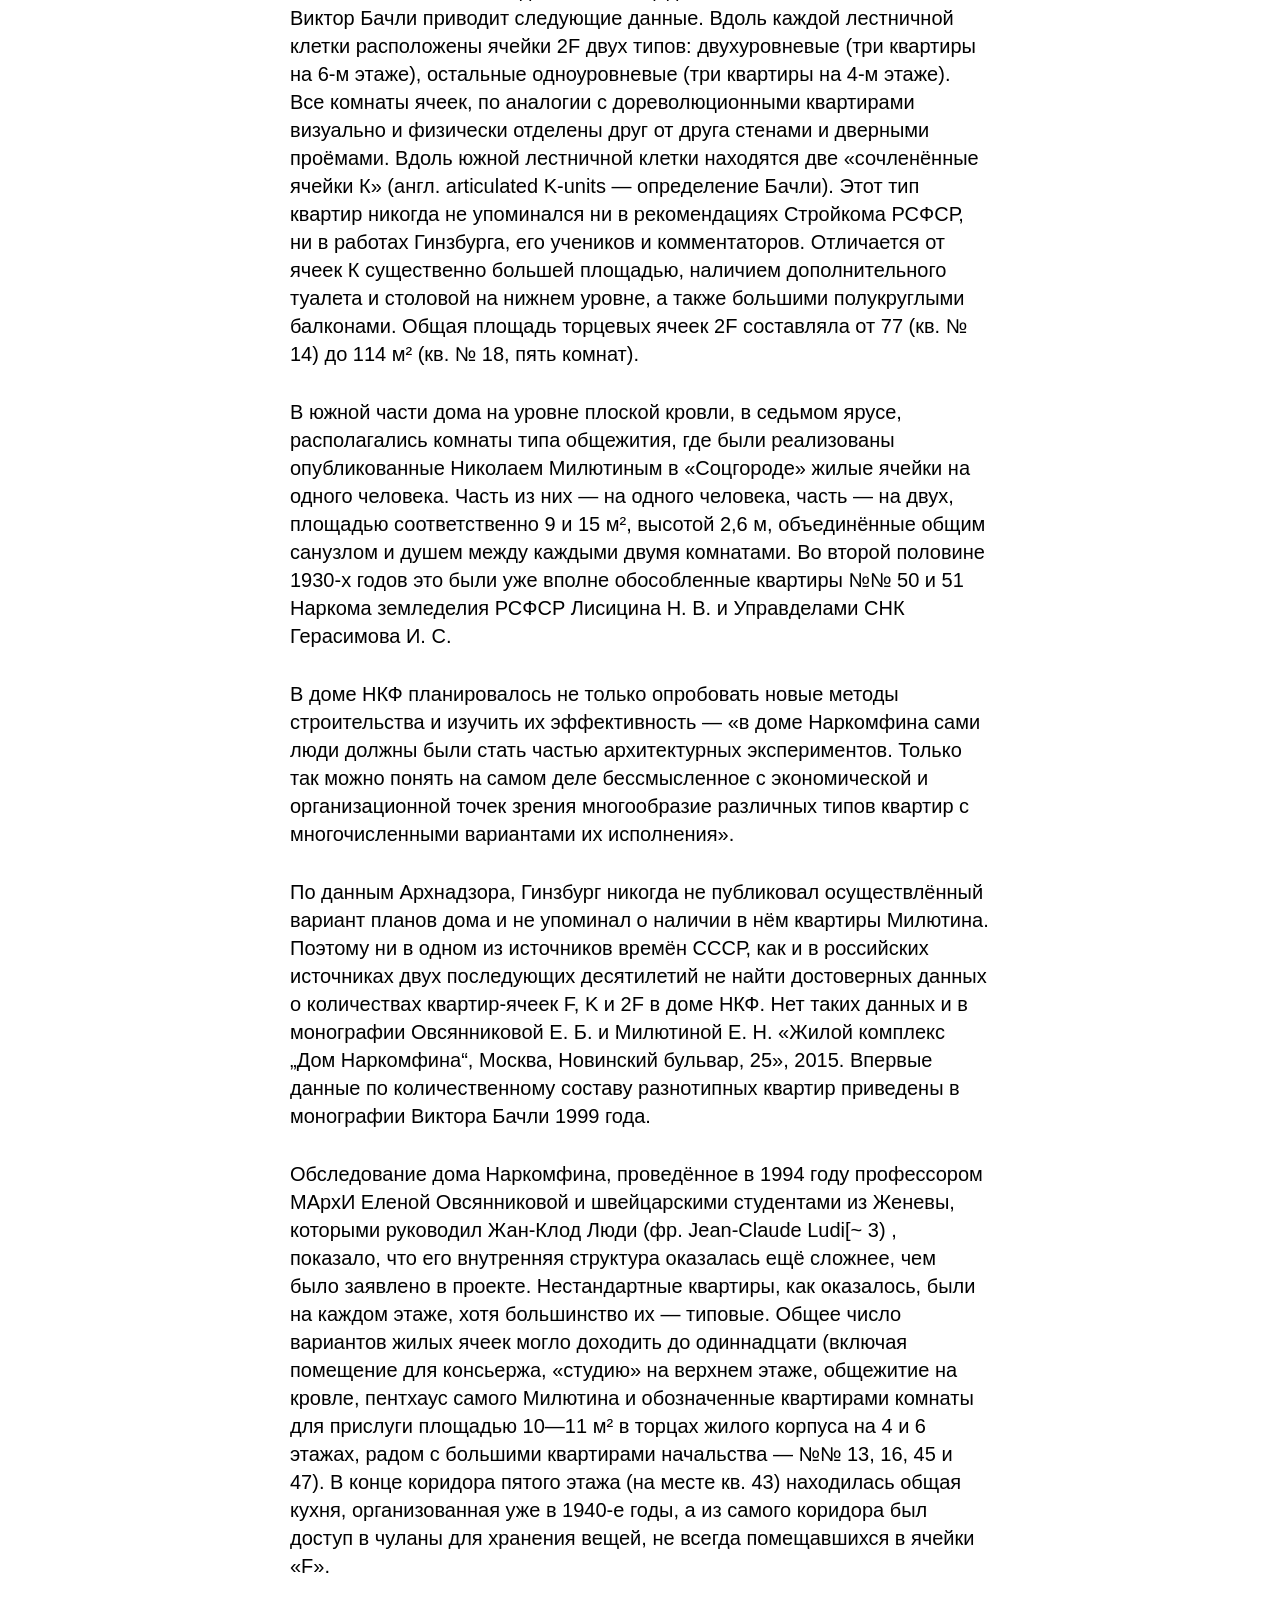
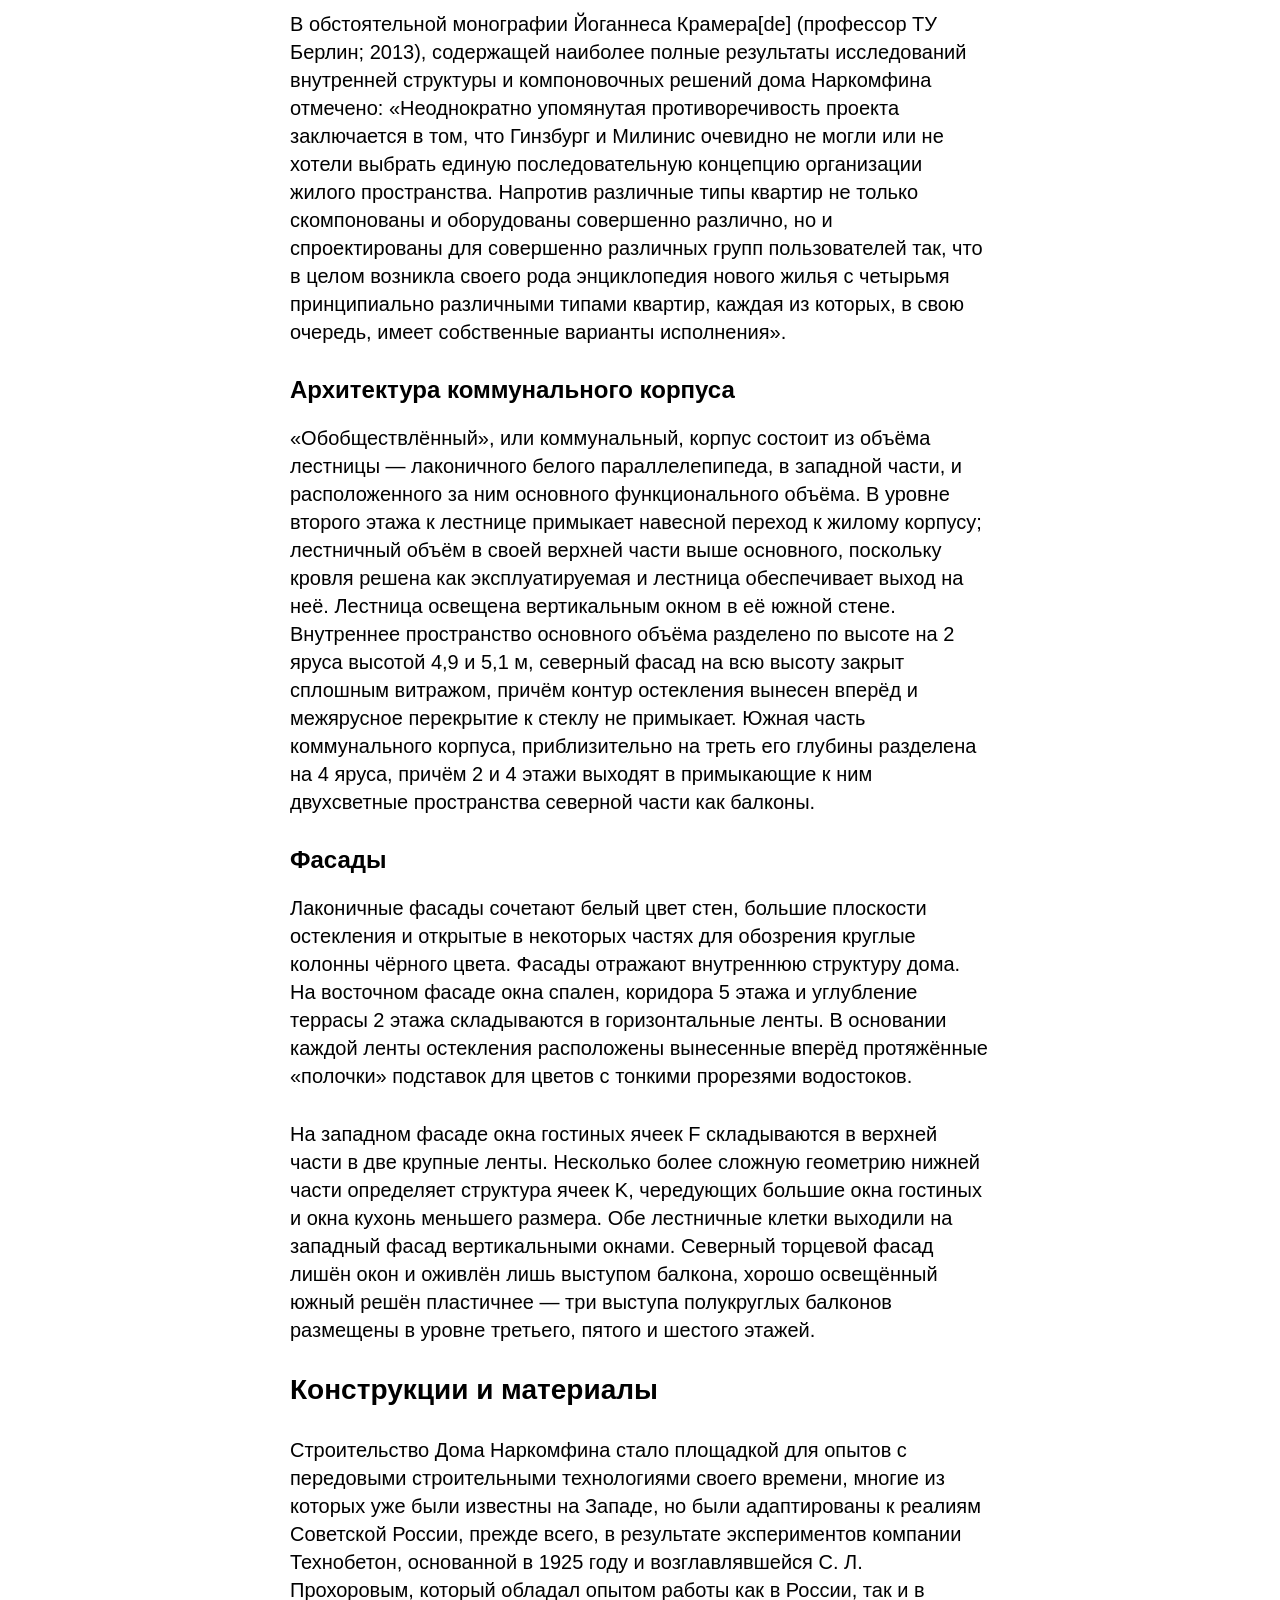
==== commit e65b2eef: "podpravka" ====
--- a/index.html
+++ b/index.html
@@ -2,8 +2,11 @@
 <html lang="ru">
   <head>
     <meta charset="UTF-8" />
+    <meta name="viewport" content="width=device-width, initial-scale=1.0" />
     <title>Дом Наркомфина</title>
     <link rel="stylesheet" href="stylesheets/style.css" />
+    <link rel="icon" href="images/favicon.ico" type="image/x-icon" />
+    <link rel="icon" href="images/favicon.png" type="image/png" />
   </head>
   <body>
     <nav class="menubar">
@@ -15,7 +18,9 @@
         <li><a href="#1">История создания дома Наркомфина</a></li>
         <ul>
           <li><a href="#1_1">ОСА и Стройком</a></li>
-          <li><a href="#1_2">Другие аспекты истории</a></li>
+          <li>
+            <a href="#1_2">Сотрудничество М. Я. Гинзбурга и Н. А. Милютина</a>
+          </li>
         </ul>
         <li>
           <a href="#2"
@@ -24,112 +29,158 @@
         </li>
         <li><a href="#3">Участок</a></li>
         <li><a href="#4">Состав жилого комплекса</a></li>
-
         <li><a href="#5">Архитектура</a></li>
         <ul>
           <li><a href="#5_1">Пространственная организация комплекса</a></li>
           <li><a href="#5_2">Дом Наркомфина и 5 принципов Ле Корбюзье</a></li>
-          <li><a href="#5_3">Фасады</a></li>
+          <ul>
+            <li><a href="#5_2_1">Парк и открытый первый этаж</a></li>
+            <li><a href="#5_2_2">Внутренняя структура</a></li>
+            <li><a href="#5_2_3">Типы ячеек-квартир и их распределение</a></li>
+            <li><a href="#5_2_4">Архитектура коммунального корпуса</a></li>
+            <li><a href="#5_2_5">Фасады</a></li>
+          </ul>
+          <li><a href="#5_3">Конструкции и материалы</a></li>
+          <li><a href="#5_4">Интерьеры</a></li>
         </ul>
-
         <li><a href="#6">Критика проекта</a></li>
         <ul>
           <li><a href="#6_1">Критика с технической стороны</a></li>
           <li><a href="#6_2">Критика с бытовой стороны</a></li>
         </ul>
-
         <li><a href="#7">История эксплуатации</a></li>
         <ul>
           <li><a href="#7_1">Развитие городского окружения</a></li>
+          <li><a href="#7_2">Перестройки</a></li>
+          <li><a href="#7_3">Причины ветхости дома</a></li>
         </ul>
-
         <li><a href="#8">Новейшая история дома и реставрация</a></li>
         <ul>
-          <li><a href="#8_1">Первый проект / конец 1980-х годов</a></li>
-          <li><a href="#8_2">Второй проект / 1990-е годы</a></li>
+          <li><a href="#8_1">1980-е — 2014</a></li>
+          <li><a href="#8_2">2016—2020</a></li>
+        </ul>
+        <li><a href="#9">Значение проекта в исторической перспективе</a></li>
+        <ul>
+          <li><a href="#9_1">Смена приоритетов в Советской России</a></li>
           <li>
-            <a href="#8_3">Третий проект / начало 2000-х / апарт-отель</a>
+            <a href="#9_2">В перспективе развития архитектуры модернизма</a>
           </li>
         </ul>
-
-        <li><a href="#9">Значение проекта в исторической перспективе</a></li>
-        <ul>
-          <li>
-            <a href="#9_1"
-              >Смена приоритетов в Советской России начала 1930-х годов как
-              причина сворачивания эксперимента конструктивистов</a
-            >
-          </li>
-          <li>
-            <a href="#9_2"
-              >Дом Наркомфина в перспективе развития архитектуры модернизма</a
-            >
-          </li>
-        </ul>
-
         <li><a href="#10">Реальная жизнь в доме Наркомфина</a></li>
         <ul>
           <li><a href="#10_1">Известные жители</a></li>
         </ul>
       </ul>
     </nav>
+
     <h1>Дом Наркомфина</h1>
     <p>
-      один из знаковых памятников архитектуры советского авангарда и
-      конструктивизма. Построен в 1928—1930 годах по проекту архитекторов Моисея
-      Гинзбурга, Игнатия Милиниса и инженера Сергея Прохорова[2] для работников
-      Народного комиссариата финансов СССР (Наркомфина). Автор замысла дома
-      Наркомфина М. Я. Гинзбург определял его как «опытный дом переходного
-      типа»[3]. Дом находится в Москве по адресу: Новинский бульвар, дом 25,
-      корпус 1.
-    </p>
-    <p>
-      С 1980-х годов дом находился в аварийном состоянии, был трижды включён в
-      список «100 главных зданий мира, которым грозит уничтожение»[4]. В 1986
-      начато исследование и работа над проектом реставрации дома по инициативе
-      Владимира Гинзбурга; в 1998 году проект отмечен первой премией фестиваля
-      «Зодчество». В 2016—2020 годах дом отреставрирован по проекту АБ «Гинзбург
-      Архитектс». Результаты исследования и реставрации опубликованы[5][6].
-      Сейчас Дом Наркомфина — и памятник архитектуры, и жилой дом.
-    </p>
-    <img src="images/image.png" alt="1" />
-    <p>
-      В 2021 году Музей современного искусства «Гараж» инициировал масштабное
-      исследование Дома Наркомфина, в том числе истории жизни его создателей и
-      обитателей на протяжении почти ста лет. Полученное знание становится
-      основой экскурсионных маршрутов, публикаций, разнообразных публичных и
-      просветительских проектов, выстроенных вокруг легендарного дома. Помимо
-      этого, для жильцов дома, патронов Музея и владельцев карт GARAGE доступно
-      кафе Дома Наркомфина, а на первом этаже жилого корпуса открылся книжный
-      магазин.[7]
-    </p>
+      <b>Дом Наркомфина</b> - один из знаковых памятников архитектуры советского
+      <a
+        href="https://ru.wikipedia.org/wiki/%D0%90%D0%B2%D0%B0%D0%BD%D0%B3%D0%B0%D1%80%D0%B4_(%D0%B8%D1%81%D0%BA%D1%83%D1%81%D1%81%D1%82%D0%B2%D0%BE)"
+        >авангарда</a
+      >
+      и
+      <a
+        href="https://ru.wikipedia.org/wiki/%D0%9A%D0%BE%D0%BD%D1%81%D1%82%D1%80%D1%83%D0%BA%D1%82%D0%B8%D0%B2%D0%B8%D0%B7%D0%BC_(%D0%B8%D1%81%D0%BA%D1%83%D1%81%D1%81%D1%82%D0%B2%D0%BE)"
+        >конструктивизма</a
+      >
+      Построен в
+      <a href="https://ru.wikipedia.org/wiki/1928_%D0%B3%D0%BE%D0%B4">1928</a>
+      -
+      <a href="https://ru.wikipedia.org/wiki/1930_%D0%B3%D0%BE%D0%B4"
+        >1930 годах</a
+      >
+      по проекту архитекторов
+      <a
+        href="https://ru.wikipedia.org/wiki/%D0%93%D0%B8%D0%BD%D0%B7%D0%B1%D1%83%D1%80%D0%B3,_%D0%9C%D0%BE%D0%B8%D1%81%D0%B5%D0%B9_%D0%AF%D0%BA%D0%BE%D0%B2%D0%BB%D0%B5%D0%B2%D0%B8%D1%87"
+        >Моисея Гинзбурга</a
+      >,
+      <a
+        href="https://ru.wikipedia.org/wiki/%D0%9C%D0%B8%D0%BB%D0%B8%D0%BD%D0%B8%D1%81,_%D0%98%D0%B3%D0%BD%D0%B0%D1%82%D0%B8%D0%B9_%D0%A4%D1%80%D0%B0%D0%BD%D1%86%D0%B5%D0%B2%D0%B8%D1%87"
+        >Игнатия Милиниса</a
+      >
+      и инженера
+      <a
+        href="https://ru.wikipedia.org/wiki/%D0%A1%D0%B5%D1%80%D0%B3%D0%B5%D0%B9_%D0%9B%D1%8C%D0%B2%D0%BE%D0%B2%D0%B8%D1%87_%D0%9F%D1%80%D0%BE%D1%85%D0%BE%D1%80%D0%BE%D0%B2"
+        >Сергея Прохорова</a
+      >
+      для работников
+      <a
+        href="https://ru.wikipedia.org/wiki/%D0%9D%D0%B0%D1%80%D0%BE%D0%B4%D0%BD%D1%8B%D0%B9_%D0%BA%D0%BE%D0%BC%D0%B8%D1%81%D1%81%D0%B0%D1%80%D0%B8%D0%B0%D1%82_%D1%84%D0%B8%D0%BD%D0%B0%D0%BD%D1%81%D0%BE%D0%B2_%D0%A1%D0%A1%D0%A1%D0%A0"
+        >Народного комиссариата финансов СССР</a
+      >(Наркомфина). Автор замысла дома Наркомфина М. Я. Гинзбург определял его
+      как «опытный дом переходного типа». Дом находится в
+      <a
+        href="https://ru.wikipedia.org/wiki/%D0%9C%D0%BE%D1%81%D0%BA%D0%B2%D0%B0"
+        >Москве</a
+      >
+      по адресу
+      <a
+        href="https://ru.wikipedia.org/wiki/%D0%9D%D0%BE%D0%B2%D0%B8%D0%BD%D1%81%D0%BA%D0%B8%D0%B9_%D0%B1%D1%83%D0%BB%D1%8C%D0%B2%D0%B0%D1%80"
+        >Новинский бульвар</a
+      >, дом 25, корпус 1.
+    </p>
+    <img src="images/narkomfin.jpg" alt="обложка статьи" />
+    <p>
+      С начала 1990-х годов дом находился в аварийном состоянии, был трижды
+      включён в список «100 главных зданий мира, которым грозит уничтожение». В
+      2017—2020 годах отреставрирован по проекту
+      <a
+        href="https://ru.wikipedia.org/wiki/%D0%90%D1%80%D1%85%D0%B8%D1%82%D0%B5%D0%BA%D1%82%D1%83%D1%80%D0%BD%D0%BE%D0%B5_%D0%B1%D1%8E%D1%80%D0%BE"
+        >АБ</a
+      >
+      «Гинзбург Архитектс», функционирует как элитный жилой дом. Отдельно
+      стоящий «Коммунальный блок» (историческое название) планируется как место
+      проведения публичных мероприятий.
+    </p>
+    <hr />
+    <h2 id="1">История создания дома Наркомфина</h2>
 
-    <h2 id="1">История создания дома Наркомфина</h2>
     <h3 id="1_1">ОСА и Стройком</h3>
+    <p>
+      Из всех различных индивидуумов и групп, занимавшихся реформированием
+      повседневной жизни и консолидации социализма в 1920-е годы, архитекторы
+      занимали исключительное положение. Архитектурная инновация Дома Коммуны
+      представляет наиболее полную попытку осуществления реформирования быта и
+      консолидации советского социализма. Самой влиятельной группой архитекторов
+      в этой области являлась ОСА (Объединение современных архитекторов, которую
+      возглавлял М. Я. Гинзбургом). В то время как прочие реформаторы быта
+      пытались внедрить реформистские практики в остатки существующих
+      дореволюционных форм, группа ОСА (образована в 1925 году М. Я. Гинзбургом
+      и братьями Весниными), более известная как конструктивисты, пыталась
+      решить проблему «нового быта» напрямую созданием принципиально новой
+      архитектуры и материальной культуры, основанных на коммунистических
+      отношениях производства и потребления.
+    </p>
     <p>
       Дом Наркомфина, или 2-й дом Совнаркома (СНК) РСФСР, стал одним из
       экспериментальных домов, построенных по результатам теоретических
       исследований Секции типизации Стройкома РСФСР, созданной по инициативе М.
       Я. Гинзбурга и работавшей под его руководством в 1928—1929 годы (в работе
-      также участвовали входившие в объединение ОСА М. О. Барщ, В. Н.
-      Владимиров, А. Л. Пастернак, Г. Р. Сум-Шик). Как сказано в монографии
-      Йоганнеса Крамера[нем.] «Das Narkomfin Kommunehaus In Moskau 1928—2012»,
-      «аналогичные устремления существовали в то же время и в Германии, где
-      этими вопросами занимался Исследовательский институт экономической
-      эффективности в строительстве и жилищном хозяйстве (RfG[нем.]), хотя
-      полученные им результаты были менее радикальными и менее призрачными»[8].
+      также участвовали входившие в объединение ОСА: М. О. Барщ, В. Н.
+      Владимиров, А. Л. Пастернак, Г. Р. Сум-Шик). Задачей Стройкома являлось
+      разработка и проектирование новых форм жилья для нового советского
+      общества. Как сказано в монографии Йоганнеса Крамера[de] «Das Narkomfin
+      Kommunehaus In Moskau 1928—2012»,
+      <i
+        >«аналогичные устремления существовали в то же время и в Германии, где
+        этими вопросами занимался Исследовательский институт экономической
+        эффективности в строительстве и жилищном хозяйстве (RfG[de]), хотя
+        полученные им результаты были менее радикальными и менее призрачными».
+      </i>
     </p>
     <p>
       Учреждению секции предшествовала работа в 1928 году комиссии Стройкома по
       отбору типовых проектов жилья для строительства. Комиссия пришла к выводу,
       что большинство известных на тот момент проектов не может быть
       использовано как типовые, поэтому для разработки типовых проектов была
-      создана Секция типизации[9]. Подготовкой для работы над новым форматом
-      жилья также стала работа над домом Госстраха на Малой Бронной (1926—1927,
-      М. Я. Гинзбург и В. Н. Владимиров) и конкурс на «эскизный проект жилого
-      дома трудящихся», проведённый журналом «Современная архитектура» (Гинзбург
+      создана Секция типизации. Подготовкой для работы над новым форматом жилья
+      также стала работа над домом Госстраха на Малой Бронной (1926—1927, М. Я.
+      Гинзбург и В. Н. Владимиров) и конкурс на «эскизный проект жилого дома
+      трудящихся», проведённый журналом «Современная архитектура» (Гинзбург
       подал на конкурс проект «Коммунального дома А-1»). Выставка проектов
-      конкурса состоялась в июне 1927 года[10].
+      конкурса состоялась в июне 1927 года.
     </p>
     <p>
       Результаты исследования секции М. Я. Гинзбург доложил на пленуме Стройкома
@@ -140,92 +191,205 @@
       типа» в Москве, Свердловске и Саратове. Все они служили для проверки
       результатов теоретических исследований Секции типизации и были созданы в
       рамках финансировавшейся государством программы экспериментального
-      строительства 1929 года. Проект дома Наркомфина создан в 1928—1929 годы,
-      строительство велось в 1929—1930 годы./p>
-    </p>
-    <img src="images/image copy.png" alt="2" />
+      строительства 1929 года. Как пишет профессор МАрхИ Елена Овсянникова: «Тем
+      не менее, нашёлся реальный заказчик на проведение в жизнь эксперимента
+      Стройкома. Им стал Н. А. Милютин, тогда нарком финансов РСФСР». Проект
+      дома Наркомфина создан в 1928—1929 годы, строительство велось в 1929—1930
+      годы.
+    </p>
     <p>
       С. О. Хан-Магомедов называет дом Наркомата финансов самым интересным из
-      шести экспериментальных домов[2].
+      этих шести экспериментальных домов.
     </p>
     <h3 id="1_2">Сотрудничество М. Я. Гинзбурга и Н. А. Милютина</h3>
     <p>
       Заказчиком жилого комплекса выступал нарком финансов РСФСР (1924—1929) Н.
       А. Милютин, известный как автор схем социалистического расселения и
-      градостроительных концепций соцгорода[11], он же определил функциональные
-      характеристики будущего здания[12]. Сотрудничество наркома Н. А. Милютина
-      и архитектора М. Я. Гинзбурга началось несколько раньше, на строительстве
+      градостроительных концепций соцгорода, он же определил функциональные
+      характеристики будущего здания. Сотрудничество наркома Н. А. Милютина и
+      архитектора М. Я. Гинзбурга началось несколько раньше, на строительстве
       дома Госстраха (1926—1927), — Милютин был инициатором строительства двух
       домов Госстраха в Москве. Идеи Н. А. Милютина об устройстве жилища
       воплотились при создании дома Наркомфина (Дома-парохода, или 2-го дома
       СНК).
     </p>
     <p>
-      По теории Милютина[13], «значительное повышение жизненного уровня рабочих
-      и развитие обобществлённых форм обслуживания бытовых нужд трудящихся
-      (общественное питание, ясли, детские сады, клубы и т. п.) постепенно
-      уничтожают значение семьи как хозяйственного соединения. Этот процесс
-      неизбежно приведёт, в конечном счёте, к полной переделке семейных форм
-      общежития. <…> Задача раскрепощения женщины от мелкого домашнего хозяйства
-      и вовлечение её в производство заставляет нас ставить вопрос о всемерном
-      содействии этому процессу»[14].
-    </p>
+      По теории Милютина,
+      <i>
+        «значительное повышение жизненного уровня рабочих и развитие
+        обобществлённых форм обслуживания бытовых нужд трудящихся (общественное
+        питание, ясли, детские сады, клубы и т. п.) постепенно уничтожают
+        значение семьи как хозяйственного соединения. Этот процесс неизбежно
+        приведёт, в конечном счёте, к полной переделке семейных форм общежития.
+        <…> Задача раскрепощения женщины от мелкого домашнего хозяйства и
+        вовлечение её в производство заставляет нас ставить вопрос о всемерном
+        содействии этому процессу».
+      </i>
+    </p>
+    <p>
+      Цель реконструкции быта (<i>новый быт</i>) — ликвидация домашнего
+      хозяйства и семейного уклада жизни, — возможность использовать женщин в
+      качестве рабочей силы на производстве. Эта мысль в «Соцгороде» Милютина
+      выражена вполне отчётливо. Идея «раскрепощения женщины» путём отлучения её
+      от домашнего хозяйства и вовлечения в производственную деятельность
+      («приобщения её к общественно-производственному труду») не была
+      изобретением Милютина. Это была правительственная установка, выраженная в
+      Постановлении ЦК ВКП (б) от 15 апреля 1929 года:
+    </p>
+    <blockquote class="redBlockquote">
+      «Усиление влияния промышленных работниц на широкие массы трудящихся
+      женщин, рост активности работниц, поднятие их классового самосознания и
+      культурного уровня требуют дальнейшего увеличения женского труда на
+      производстве. Принятый пятилетний план народного хозяйства обеспечивает
+      огромный рост промышленности на базе реконструкции и социалистической
+      рационализации, которая в отличие от капиталистической рационализации,
+      основанной на эксплуатации рабочей силы, даёт возможность без ущерба для
+      функций материнства расширять применение женского труда в производстве, в
+      том числе и в тяжёлой индустрии. В связи с эти ЦК считает необходимым,
+      чтобы соответствующие советские организации (Госплан, НКТ, ВСНХ и
+      профсоюзы) обеспечили проведение в жизнь предусмотренное в пятилетнем
+      плане вовлечение во все отрасли промышленности женской рабочей силы,
+      приспособив к этому и план её подготовки, обеспечивая неуклонный рост
+      количества женщин во всех звеньях по подготовке квалифицированной рабочей
+      силы, ФЗУ, вечерние курсы, втузы»
+    </blockquote>
     <p>
       Задача реализации этих принципов и была поставлена перед авторами проекта.
-      Согласно Е. Милютиной, это был дом «нового быта»[15].
-    </p>
-    <p>
-      Сметная стоимость строительства составила 10 млн рублей[16]. Строительство
+      Согласно Е. Милютиной, это был дом «нового быта».
+    </p>
+    <p>
+      Сметная стоимость строительства составила 10 млн рублей. Строительство
       жилого корпуса осуществлялось под наблюдением комиссии, возглавлявшейся Н.
       А. Милютиным. Коммунальный корпус и корпус прачечной строились без
-      утверждённых чертежей[17].
-    </p>
-
+      утверждённых чертежей.
+    </p>
     <h2 id="2">Идеология «опытного коммунального дома переходного типа»</h2>
-    <img
-      src="/Users/peka/Desktop/project/main/image.png"
-      alt="Дом Наркомфина"
-    />
-    <p>
-      Идеи, связанные с планировочной и объёмной структурой, так же как и с
+    <hr />
+    <p>
+      Идеи, связанные с планировочной и объёмной структурой, так же, как и с
       функциональным наполнением дома, изложены в публикациях журнала
-      «Современная архитектура», докладе М. Я. Гинзбурга на пленуме
-      Стройкома[2], а также в его книге «Жилище»[18].
-    </p>
-    <p>
-      Секция типизации Стройкома РСФСР ставила перед собой задачи разработки
-      экономичного решения проблемы жилья без потери его качества и даже с
-      повышением комфорта, в частности, благодаря естественному освещению не
-      только жилых, но и подсобных зон, в т. ч. коридоров[19].
-    </p>
-    <img src="images/image copy 2.png" alt="2" />
+      «Современная архитектура», докладе М. Я. Гинзбурга на пленуме Стройкома, а
+      также в его книге «Жилище».
+    </p>
+    <p>
+      Дом Наркомфина переходного типа (от «буржуазного дома» к «социалистической
+      коммуне») хотя и содержал в себе ранее существовавшие «буржуазные»
+      квартиры (ячейки K и 2F), был структурирован таким образом, чтобы
+      облегчить переход индивида к полностью социализированной жизни (в ячейках
+      F).
+    </p>
     <p>
       Гинзбург критически оценивал так называемое моссоветовское строительство
       («массовое жилищное строительство Москвы первых лет после революции»),
       считал «экономический эффект» доходного дома более высоким. Поэтому работа
       Секции началась с анализа типологии «дореволюционного «доходного дома» и
-      её оптимизации.
-    </p>
-    <p>
-      По словам Виктора Бухли, дом Наркомфина был домом переходного типа от
-      «буржуазного дома» к «социалистической коммуне», и, хотя содержал в себе
-      ранее существовавшие «буржуазные» квартиры (ячейки K и 2F), был
-      структурирован таким образом, чтобы облегчить переход индивида к полностью
-      социализированной жизни (в ячейках F)[20].
-    </p>
-    <p>
-      Авторы сохраняли объём и высоту жилых помещений, урезая как площадь, так и
-      высоту подсобных. Были удалены вторые лестницы и комнаты домработниц,
-      уменьшены передние, ванные, спальни и кухни, причём последние — как по
-      площади, так и в высоту. «Уплотнение» подсобных зон компенсировалось
-      большей высотой хорошо освещённых гостиных. Рассчитывались пропорции
-      квартир, оптимальные траектории движения человека внутри и схемы
-      эффективной расстановки мебели. Приведённые в книге расчёты эффективности
-      использования жилого пространства построены на рассмотрении отношения
-      кубатуры к жилой площади квартир и параметра k (k=W/P, соотношение общей
-      кубатуры здания к полезной площади жилых ячеек).
-    </p>
-
+      её оптимизации. Авторы сохраняли объём и высоту жилых помещений, урезая
+      как площадь, так и высоту подсобных. Были удалены вторые лестницы и
+      комнаты домработниц, уменьшены передние, ванные, спальни и кухни, причём
+      последние — как по площади, так и в высоту. «Уплотнение» подсобных зон
+      компенсировалось большей высотой хорошо освещённых гостиных.
+      Рассчитывались пропорции квартир, оптимальные траектории движения человека
+      внутри и схемы эффективной расстановки мебели. Приведённые в книге расчёты
+      эффективности использования жилого пространства построены на рассмотрении
+      отношения кубатуры к жилой площади квартир и параметра k (k=W/P,
+      соотношение общей кубатуры здания к полезной площади жилых ячеек).
+    </p>
+    <p>
+      Секция Стройкома разработала несколько типов квартир-ячеек разного
+      размера, названных буквами от A до F, причём в маленьких ячейках F
+      размещалась душевая кабина, в больших ячейках А — ванна. Также был
+      разработан «кухонный элемент» сокращённой площади, закрывающийся складной
+      дверью-ширмой. Кухонные элементы были реализованы в доме на Гоголевском
+      бульваре. Почти все созданные тематические жилые дома так называемого
+      «переходного типа» предусматривали наличие завершённых индивидуальных
+      квартир-ячеек и коммунальных зон для постепенного перехода к новому
+      коллективному образу жизни.
+    </p>
+    <p>
+      Одной из ключевых позиций М. Я. Гинзбурга было создание изолированных
+      квартир для отдельных семей: «Архитекторы Секции типизации пришли к
+      выводу, что в условиях тех лет решение жилищной проблемы неотделимо от
+      разработки типовых проектов экономичной малометражной (в первую очередь
+      однокомнатной) квартиры для отдельных семей. Гинзбург рассматривал жилую
+      ячейку будущего как предельно ужатую и экономную, но традиционную по
+      структуре квартиру на одну семью. Пусть даже однокомнатную, но с
+      индивидуальными кухней и ванной. В этом Гинзбург и его
+      сотрудники-единомышленники были согласны с европейскими архитекторами,
+      решавшими те же задачи, — Ле Корбюзье, Эрнстом Маем, Бруно Таутом,
+      Ханнесом Майером.
+    </p>
+    <p>
+      В работе Секции Стройкома, как и в выступлениях М. Я. Гинзбурга,
+      отразилась борьба идеи экономичного, но комфортного дома с отдельными
+      квартирами и общественным сервисом — с развивавшейся параллельно в тот же
+      период идеей дома-коммуны (того же Стройкома) с полным обобществлением
+      быта. М. Я. Гинзбург противопоставлял свой «коммунальный дом переходного
+      типа» практике домов-коммун и жёстко критиковал последнюю. По словам М. Я.
+      Гинзбурга, «коммунальный дом» должен
+      <i
+        >«способствовать быстрейшему безболезненному переходу к более высоким
+        формам хозяйства»</i
+      >. Именно для этого был запланирован развитый коммунальный блок с
+      функциями общественного питания, стирки, уборки и присмотра за детьми —
+      так же, как и минимальный размер кухонь в квартирах. Между тем М. Я.
+      Гинзбург подчёркивает:
+    </p>
+    <blockquote>
+      <i
+        >«мы сочли совершенно необходимым создание ряда моментов, стимулирующих
+        переход на более высокую форму социально-бытового уклада, но не
+        декретирующих этот переход».</i
+      >
+    </blockquote>
+    <p>
+      Таким образом, называть «коммунальный дом» Наркомфина «домом-коммуной»
+      принципиально неверно, так как дом Наркомфина был примером реализации идей
+      противников идеологии дома-коммуны и принудительного обобществления быта.
+    </p>
+    <p>
+      Идеологическое объяснение неизбежности массового коммунального жилья было
+      уже давно придумано в виде идеи «обобществления быта» и принципиального
+      отказа от индивидуальной квартиры как символа мещанского, буржуазного и
+      индивидуалистического хозяйства. Новым стало то, что именно во второй
+      половине 1929 года отказ от семейной квартиры был декларирован на
+      относительно высоком административном уровне (Совнарком РСФСР) и жильё с
+      «обобществлённым бытом» начало в идеологическом смысле официально
+      приобретать характер единственно возможного. Речь теперь могла идти не о
+      коммунальных квартирах с кухнями на несколько семей, а только об
+      общежитиях с общими кухнями и ванными[~ 1].
+    </p>
+    <p>
+      Однако существование концепции коммунального дома архитекторов ОСА в
+      контексте идеологии советского государства, в конце 1920-х — начале 1930-х
+      всё более трансформирующейся под влиянием повестки сталинской
+      индустриализации и риска репрессий, потребовало от архитекторов максимума
+      гибкости в озвучивании и продвижении своих идей, что приводит к ряду
+      противоречий в выступлениях разного времени. В частности, уже в 1929 году
+      М. Я. Гинзбург говорит о необходимости «100-процентного обобществления
+      производственных процессов жилья» и называет исполненную в доме НКФ задачу
+      расселения 50 семейств, <i>«всё ещё семейств»</i>, — «узкой»[~ 2].
+    </p>
+    <p>
+      Основной акцент архитекторы сделали на встроенную мебель и компактные
+      сантехнические ячейки. Именно отсюда берёт начало практика совмещения
+      ванной комнаты с туалетом, реализованная во всех семейных квартирах дома
+      Наркомфина и знакомая нескольким поколениям советских людей.
+      <i>
+        «Они пытались сократить лишние движения обитателей квартир, а также
+        считали необходимым предложить им питаться в общественных столовых,
+        мыться в общественных банях, сдавать бельё в механические прачечные,
+        читать и отдыхать в библиотеках и клубах».
+      </i>
+    </p>
+    <p>
+      Рассматривая дом Наркомфина как опытный, М. Я. Гинзбург не считал его
+      типовым и настаивал на том, что создание типовых проектов жилых домов —
+      путь неправильный, ведущий к «однообразию жилой застройки». Гинзбург
+      считал важной «максимальную гибкость» стандартов и разработку таких
+      стандартных элементов, «которые можно было бы всячески комбинировать <…>
+      варьировать типы жилья, используя одни и те же стандартные
+      элементы»[уточнить].
+    </p>
     <h2 id="3">Участок</h2>
     <p>
       Под строительство дома для работников Наркомата финансов в апреле 1929
@@ -234,15 +398,15 @@
       Новинского бульвара; в одном из этих домов в 1910—1922 годы жил Ф. И.
       Шаляпин и сейчас располагается его дом-музей. Территория полого спускается
       к Пресненскому пруду, который к 1925 году был осушен и засыпан, а питавшая
-      его река Пресня забрана на этом отрезке в трубу[11].
-    </p>
+      его река Пресня забрана на этом отрезке в трубу.
+    </p>
+    <h2 id="4">Состав жилого комплекса</h2>
 
-    <h2 id="4">Состав жилого комплекса</h2>
     <p>
       В проектной документации дом именовался 2-м домом СНК. Согласно проекту,
       комплекс должен был состоять из четырёх корпусов:
     </p>
-    <ul>
+    <ol>
       <li>жилого, на 50 семей и приблизительно 200 человек (построен);</li>
       <li>
         коммунального с кухней, двумя столовыми — крытой внутри и летней на
@@ -253,7 +417,7 @@
         отдельное круглое в плане здание детского сада с яслями планировалось в
         центральной части парка (не реализовано; к 1934 году детский сад
         разместился в коммунальном корпусе; в книге «Жилище» Гинзбург писал:
-        «вся свободная площадь коммунального корпуса занята детским садом»[33];
+        «вся свободная площадь коммунального корпуса занята детским садом»;
         просуществовал до 1941 года);
       </li>
       <li>
@@ -261,10 +425,10 @@
         был обращён к Новинскому бульвару (реализован; прачечная
         функционировала, она обслуживала жильцов в 1930-е годы).
       </li>
-    </ul>
+    </ol>
     <h2 id="5">Архитектура</h2>
-    <h3 id="5_1">Пространственная организация комплекса</h3>
-    <img src="images/image copy 3.png" alt="3" />
+
+    <h3 id="">Пространственная организация комплекса</h3>
     <p>
       Основной (жилой) корпус вытянут с севера на юг с небольшим отклонением от
       меридиональной оси, в глубине участка, в 165 м от Новинского бульвара
@@ -274,21 +438,218 @@
       северо-восточной части территории, ближе к Новинскому бульвару и
       композиционно связывает ансамбль с городом. Согласно первоначальному плану
       парка, прачечную и коммунальный корпус объединяла диагональная дорожка.
-      Пройдя под жилым корпусом, можно было попасть на видовую площадку[17].
-    </p>
-    <h3 id="5_2">Дом Наркомфина и 5 принципов Ле Корбюзье</h3>
+      Пройдя под жилым корпусом, можно было попасть на видовую площадку.
+    </p>
+    <h3 id="">Дом Наркомфина и 5 принципов Ле Корбюзье</h3>
     <p>
       С. О. Хан-Магомедов отмечает созвучие дома Наркомфина 5 принципам Ле
       Корбюзье в целом: «здесь есть и столбы, и плоская крыша, и горизонтальные
       окна, и т. д.» и подчёркивает, что пять принципов были опубликованы в № 1
       журнала «Современная архитектура» за 1928 год и взяты «на вооружение
-      сторонниками конструктивизма, в том числе руководителями ОСА»[34], ср.:
-      «Дом Наркомфина стал одной из первых реализаций всех пяти принципов
-      современной архитектуры, выдвинутых европейским мастером»[35]. Общение М.
-      Я. Гинзбурга, ОСА и редакции СА с Ле Корбюзье во второй половине 1920-х
-      годов было достаточно интенсивным[36].
-    </p>
-    <h3 id="5_3">Фасады</h3>
+      сторонниками конструктивизма, в том числе руководителями ОСА», ср.: «Дом
+      Наркомфина стал одной из первых реализаций всех пяти принципов современной
+      архитектуры, выдвинутых европейским мастером». Общение М. Я. Гинзбурга,
+      ОСА и редакции СА с Ле Корбюзье во второй половине 1920-х годов было
+      достаточно интенсивным.
+    </p>
+    <h4 id="5_2_1">Парк и открытый первый этаж</h4>
+    <p>
+      Важной частью ансамбля М. Я. Гинзбург считал парк, спроектированный на
+      прямоугольном участке между объёмом прачечной и жилого корпуса («Весь дом
+      расположен в парке»). Открытый первый этаж, приподнятый на 2,5 м от земли
+      на круглых опорах, М. Я. Гинзбург объяснял, в числе прочего, стремлением
+      «не разрезать домом территории парка».
+    </p>
+    <p>
+      Помимо парка, М. Я. Гинзбург объясняет открытый первый этаж
+      экономичностью, возможностью преодолеть таким образом неровность участка,
+      а также наименьшей пригодностью первого этажа для жизни и «возможностью
+      оторвать здание от земли, … поднести восприятию человека пространственно
+      чистым и ясным».
+    </p>
+    <h4 id="5_2_2">Внутренняя структура</h4>
+    <p>
+      Жилой корпус — шестиэтажное здание длиной 82,5 м и высотой 17 м, Вдоль
+      восточного фасада сгруппированы спальни и коридоры, вдоль западного
+      гостиные, соответственно спальни получают утреннее солнце, гостиные —
+      вечернее. Ближе к торцам расположены две лестничные клетки, связанные
+      между собой и с квартирами двумя широкими коридорами (4 м в ширину и 2,3 м
+      в высоту) на втором и пятом этажах. Коридоры М. Я. Гинзбург называет
+      горизонтальными артериями и противопоставляет их вертикальным лестницам:
+      коридоры должны были упростить жителям квартир связь с помещениями
+      коммунальных сервисов, а тот факт, что коридоров в доме всего два,
+      позволил сэкономить на нежилых пространствах в противовес жилым. С другой
+      стороны, архитектор трактовал коридоры как общественные пространства
+      («место общественного пребывания»).
+    </p>
+    <p>
+      Жилой корпус разделён по горизонтали на две части: в нижней половине было
+      предусмотрено размещение семей, которые полностью сохранили свою старую
+      хозяйственно-бытовую структуру, в верхней запланированы квартиры для
+      малосемейных: одного человека или супружескую пару без детей.
+      Соответственно, предполагалось, что нижняя половина корпуса будет
+      постепенно удаляться от индивидуального хозяйства; поэтому в квартирах
+      типа K есть крошечные (4 м²) кухни, которые при необходимости позволяют
+      индивидуально готовить пищу, но которые в своём воплощении уже являются
+      вариантом замены, компромиссного решения.
+    </p>
+    <p>
+      Верхняя половина с ячейками F имеет подведённый к жилому помещению газ на
+      случай, если здесь также потребуется подключить небольшой кухонный
+      элемент. Кроме того, в конце коридора, соединяющего квартиры этого типа,
+      есть эрзац-кухня, организованная уже в годы войны, где, хотя и в общей
+      зоне, каждая семья может самостоятельно готовить или разогревать еду. Для
+      обеспечения быстрого и безболезненного перехода к более высоким социальным
+      формам домашнего хозяйства, обитателям предлагалось не обязательное, но
+      возможное питание в столовой, стирка белья в прачечной, досуг в библиотеке
+      и воспитание детей в детском саду.
+    </p>
+    <h4 id="5_2_3">Типы ячеек-квартир и их распределение</h4>
+    <p>
+      В доме Наркомфина по трактовке М. Я. Гинзбурга использованы три типа
+      квартир-«ячеек», основанных на разработках Секции типизации Стройкома
+      РСФСР. На втором и третьем этажах расположены 9 двухъярусных квартир
+      <b>типаа К</b> площадью 78 м², предназначенные для больших семей. Войти в
+      квартиры типа К можно из коридора в уровне 2 этажа. Коридор соединяет две
+      лестничные клетки и продолжается в том же уровне переходом в коммунальный
+      корпус. С востока к коридору 2 этажа примыкает открытая терраса той же
+      ширины. В <b>ячейках K</b> площадь гостиной, или «жилой комнаты» — 25 м²,
+      её высота 5 м. В части, разделённой на два яруса высотой по 2,3 м, внизу
+      расположены: соединённая с коридором терраса, передняя и кухня площадью
+      4,3 м², вверху две спальни 19,88 и 12,1 м² с ванной и туалетом
+      (совмещёнными). Жилая площадь ячеек K 57—60 м², общая площадь 82—83 м²,
+      (площадь квартиры № 11 составляет 100 м²). С момента заселения дома этот
+      тип квартир предназначался для наиболее элитных семей по причине их
+      вместительности, удобства и большей «жилплощади».
+    </p>
+    <p>
+      Три этажа с 4 по 6 заняли 24 ячейки <b>типа F</b> площадью 35—36 м²,
+      рассчитанные на одного человека или на семейную пару без детей. По замыслу
+      архитекторов ячейки F обеспечивают лишь самые основные функции
+      повседневной социализированной жизни: сон в спальных нишах, личная гигиена
+      в душевой кабине и приватные занятия в просторной, высотой 5 м, гостиной.
+      Приготовление и приём пищи, уход за детьми, отдых и развлечения, ранее
+      осуществлявшиеся в дореволюционных формах жилища, были вынесены в
+      коммунальные пространства комплекса. Ячейка F состоит из гостиной высотой
+      3,6 м, прихожей и санузла при входе и спальной ниши со встроенным шкафом,
+      душевой кабиной и раковиной; высота всех помещений, кроме гостиной, 2,3 м.
+      Ячейки выстроены в два яруса: на западный фасад выходят окна гостиных, на
+      восточный фасад между двумя лентами окон спален в уровне пятого этажа
+      выходит галерея, соединяющая входы всех ячеек типа F, расположенных между
+      лестничными клетками. При выбранной планировке гостиная и спальная ниша
+      открыты друг другу, визуально и пространственно, чем обеспечивалось
+      двухстороннее освещение и проветривание. Единственными закрытыми
+      пространствами квартиры являлись душевая кабина с умывальником и туалет.
+      При необходимости визуальное и физическое разделение спальной ниши и
+      гостиной достигалось карнизом с занавеской, как и предусматривалось одним
+      из вариантов ячейки <b>типа F</b>. В малометражных квартирах F нет кухонь.
+      Отсутствие кухонь, по В. Бачли, служит предельным выражением
+      социализированной жизни и нового быта. Жилая комната оборудована небольшим
+      «кухонным элементом» для подогрева пищи (фактически газовая плита,
+      установленная в жилой комнате).
+    </p>
+    <p>
+      В торцах дома расположены <b>ячейки 2F</b>: сдвоенные ячейки типа F с
+      ванной вместо душевой кабины и квартиры большего размера, а в южном торце,
+      две <b>увеличенные ячейки K</b> площадью более 100 м², отмеченные на
+      фасаде полукруглыми балконами. Ячейки 2F в целом дублируют структуру ячеек
+      F. В них две гостиных высотой 3,6 м, а также столовая, передняя, ванная,
+      туалет и кухня высотой 2,3 м. М. Я. Гинзбург называет ячейки 2F «в
+      социально-бытовом отношении <…> обычными квартирами с более рациональным
+      распределением высот, а потому и с более интересным пространственным
+      решением», однако ничего не говорит ни о количестве ячеек 2F в доме, их
+      площади, и количестве комнат в них. Виктор Бачли приводит следующие
+      данные. Вдоль каждой лестничной клетки расположены ячейки 2F двух типов:
+      двухуровневые (три квартиры на 6-м этаже), остальные одноуровневые (три
+      квартиры на 4-м этаже). Все комнаты ячеек, по аналогии с дореволюционными
+      квартирами визуально и физически отделены друг от друга стенами и дверными
+      проёмами. Вдоль южной лестничной клетки находятся две
+      <i>«сочленённые ячейки К» (англ. articulated K-units</i> — определение
+      Бачли). Этот тип квартир никогда не упоминался ни в рекомендациях
+      Стройкома РСФСР, ни в работах Гинзбурга, его учеников и комментаторов.
+      Отличается от ячеек К существенно большей площадью, наличием
+      дополнительного туалета и столовой на нижнем уровне, а также большими
+      полукруглыми балконами. Общая площадь торцевых <b>ячеек 2F</b> составляла
+      от 77 (кв. № 14) до 114 м² (кв. № 18, пять комнат).
+    </p>
+    <p>
+      В южной части дома на уровне плоской кровли, в седьмом ярусе,
+      располагались комнаты типа общежития, где были реализованы опубликованные
+      Николаем Милютиным в «Соцгороде» жилые ячейки на одного человека. Часть из
+      них — на одного человека, часть — на двух, площадью соответственно 9 и 15
+      м², высотой 2,6 м, объединённые общим санузлом и душем между каждыми двумя
+      комнатами. Во второй половине 1930-х годов это были уже вполне
+      обособленные квартиры №№ 50 и 51 Наркома земледелия РСФСР Лисицина Н. В. и
+      Управделами СНК Герасимова И. С.
+    </p>
+    <p>
+      В доме НКФ планировалось не только опробовать новые методы строительства и
+      изучить их эффективность —
+      <i>
+        «в доме Наркомфина сами люди должны были стать частью архитектурных
+        экспериментов. Только так можно понять на самом деле бессмысленное с
+        экономической и организационной точек зрения многообразие различных
+        типов квартир с многочисленными вариантами их исполнения».
+      </i>
+    </p>
+    <p>
+      По данным Архнадзора, Гинзбург никогда не публиковал осуществлённый
+      вариант планов дома и не упоминал о наличии в нём квартиры Милютина.
+      Поэтому ни в одном из источников времён СССР, как и в российских
+      источниках двух последующих десятилетий не найти достоверных данных о
+      количествах квартир-ячеек F, K и 2F в доме НКФ. Нет таких данных и в
+      монографии Овсянниковой Е. Б. и Милютиной Е. Н. «Жилой комплекс „Дом
+      Наркомфина“, Москва, Новинский бульвар, 25», 2015. Впервые данные по
+      количественному составу разнотипных квартир приведены в монографии Виктора
+      Бачли 1999 года.
+    </p>
+    <p>
+      Обследование дома Наркомфина, проведённое в 1994 году профессором МАрхИ
+      Еленой Овсянниковой и швейцарскими студентами из Женевы, которыми
+      руководил Жан-Клод Люди (фр. <i>Jean-Claude Ludi[~ 3</i>) , показало, что
+      его внутренняя структура оказалась ещё сложнее, чем было заявлено в
+      проекте. Нестандартные квартиры, как оказалось, были на каждом этаже, хотя
+      большинство их — типовые. Общее число вариантов жилых ячеек могло доходить
+      до одиннадцати (включая помещение для консьержа, «студию» на верхнем
+      этаже, общежитие на кровле, пентхаус самого Милютина и обозначенные
+      квартирами комнаты для прислуги площадью 10—11 м² в торцах жилого корпуса
+      на 4 и 6 этажах, радом с большими квартирами начальства — №№ 13, 16, 45 и
+      47). В конце коридора пятого этажа (на месте кв. 43) находилась общая
+      кухня, организованная уже в 1940-е годы, а из самого коридора был доступ в
+      чуланы для хранения вещей, не всегда помещавшихся в ячейки «F».
+    </p>
+    <p>
+      В обстоятельной монографии Йоганнеса Крамера[de] (профессор ТУ Берлин;
+      2013), содержащей наиболее полные результаты исследований внутренней
+      структуры и компоновочных решений дома Наркомфина отмечено:
+      <i
+        >«Неоднократно упомянутая противоречивость проекта заключается в том,
+        что Гинзбург и Милинис очевидно не могли или не хотели выбрать единую
+        последовательную концепцию организации жилого пространства. Напротив
+        различные типы квартир не только скомпонованы и оборудованы совершенно
+        различно, но и спроектированы для совершенно различных групп
+        пользователей так, что в целом возникла своего рода энциклопедия нового
+        жилья с четырьмя принципиально различными типами квартир, каждая из
+        которых, в свою очередь, имеет собственные варианты исполнения».
+      </i>
+    </p>
+    <h4 id="5_2_4">Архитектура коммунального корпуса</h4>
+    <p>
+      «Обобществлённый», или коммунальный, корпус состоит из объёма лестницы —
+      лаконичного белого параллелепипеда, в западной части, и расположенного за
+      ним основного функционального объёма. В уровне второго этажа к лестнице
+      примыкает навесной переход к жилому корпусу; лестничный объём в своей
+      верхней части выше основного, поскольку кровля решена как эксплуатируемая
+      и лестница обеспечивает выход на неё. Лестница освещена вертикальным окном
+      в её южной стене. Внутреннее пространство основного объёма разделено по
+      высоте на 2 яруса высотой 4,9 и 5,1 м, северный фасад на всю высоту закрыт
+      сплошным витражом, причём контур остекления вынесен вперёд и межярусное
+      перекрытие к стеклу не примыкает. Южная часть коммунального корпуса,
+      приблизительно на треть его глубины разделена на 4 яруса, причём 2 и 4
+      этажи выходят в примыкающие к ним двухсветные пространства северной части
+      как балконы.
+    </p>
+    <h4 id="5_2_5">Фасады</h4>
     <p>
       Лаконичные фасады сочетают белый цвет стен, большие плоскости остекления и
       открытые в некоторых частях для обозрения круглые колонны чёрного цвета.
@@ -296,363 +657,875 @@
       спален, коридора 5 этажа и углубление террасы 2 этажа складываются в
       горизонтальные ленты. В основании каждой ленты остекления расположены
       вынесенные вперёд протяжённые «полочки» подставок для цветов с тонкими
-      прорезями водостоков. На западном фасаде окна гостиных ячеек F
-      складываются в верхней части в две крупные ленты. Несколько более сложную
-      геометрию нижней части определяет структура ячеек K, чередующих большие
-      окна гостиных и окна кухонь меньшего размера. Обе лестничные клетки
-      выходили на западный фасад вертикальными окнами. Северный торцевой фасад
-      лишён окон и оживлён лишь выступом балкона, хорошо освещённый южный решён
-      пластичнее — три выступа полукруглых балконов размещены в уровне третьего,
-      пятого и шестого этажей.
+      прорезями водостоков.
+    </p>
+    <p>
+      На западном фасаде окна гостиных ячеек F складываются в верхней части в
+      две крупные ленты. Несколько более сложную геометрию нижней части
+      определяет структура ячеек K, чередующих большие окна гостиных и окна
+      кухонь меньшего размера. Обе лестничные клетки выходили на западный фасад
+      вертикальными окнами. Северный торцевой фасад лишён окон и оживлён лишь
+      выступом балкона, хорошо освещённый южный решён пластичнее — три выступа
+      полукруглых балконов размещены в уровне третьего, пятого и шестого этажей.
+    </p>
+    <h3 id="">Конструкции и материалы</h3>
+    <p>
+      Строительство Дома Наркомфина стало площадкой для опытов с передовыми
+      строительными технологиями своего времени, многие из которых уже были
+      известны на Западе, но были адаптированы к реалиям Советской России,
+      прежде всего, в результате экспериментов компании Технобетон, основанной в
+      1925 году и возглавлявшейся С. Л. Прохоровым, который обладал опытом
+      работы как в России, так и в Германии.
+    </p>
+    <p>
+      По словам И. А. Казуся, «Кроме «Техбетона», в стране тогда не было другого
+      коллектива, готового к реализации замысла Гинзбурга».
+    </p>
+    <p>
+      Конструктивная схема дома включает несущий монолитный железобетонный
+      каркас, самонесущие наружные и внутренние стены из бетонитовых камней и
+      перекрытия из монолитного железобетона с заполнением из пустотелых
+      бетонитовых камней. Жилой корпус на три блока двумя деформационными швами.
+      Монолитные ленточные фундаменты имеют различную глубину заложения в
+      зависимости от состояния грунтов на конкретных участках.
+    </p>
+    <h4 id="">Железобетонный каркас</h4>
+    <p>Несущая конструкция всех корпусов — железобетонный каркас.</p>
+    <blockquote>
+      <i
+        >«Статическую нагрузку несут круглые железобетонные столбы с арматурой
+        Консидера. В поперечном направлении расстояние между осями 3,50 и 4,50
+        м. В продольном направлении — 3,75 м. Столбы в продольном и поперечном
+        направлении связаны железобетонными прогонами. В поперечном направлении
+        имеются консоли по обе стороны, дающие общую глубину корпуса 10,15 м.
+        Таким образом почти все столбы оказываются внутри архитектурного
+        пространства, и наружные стены по каждому этажу передают нагрузку
+        столбам через консоли. Толщина столбов 35 см. Наружные стены выполнены
+        из пустотелых шлакобетонных камней типа „Крестьянин“ в полтора камня с
+        засыпкой между камнями 6 см шлака. Общая толщина наружных стен 36
+        см».</i
+      >
+    </blockquote>
+    <p>
+      Как следует из иллюстраций, приведённых в книге Е. Овсянниковой и Е.
+      Милютиной «Жилой комплекс «Дом Наркомфина», выполненных в 2007 году, когда
+      штукатурка стен повсеместно обвалилась, материалом стен главного фасада
+      являлись шлаковые блоки, а торцевые поверхности дома выполнены из
+      обожжённого кирпича.
+    </p>
+    <h4 id="">Блоки Прохорова</h4>
+    <p>
+      Важным нововведением С. Л. Прохорова стало использование блоков
+      «холодного» бетонитового камня с двумя крупными отверстиями: для
+      междуэтажных перекрытий и внутри вертикальных стен между квартирами и в
+      ограждении лестничных клеток. Пустоты блоков использовали для прокладки
+      канализационных, водосточных и вентиляционных каналов, размещённых внутри
+      здания.
+    </p>
+    <p>
+      «Холодные» блоки с двумя отверстиями М. Я. Гинзбург называет «обычными для
+      немецкого бетонного строительства» (действительно, они известны, в
+      частности, в практике Баухауса). С. Л. Прохоров организовал производство
+      похожих блоков с крупными отверстиями прямо на стройплощадке дома
+      Наркомфина с использованием станков для производства блоков «Крестьянин»,
+      куда подкладывались деревянные вкладыши для изготовления отверстий.
+      Впоследствии они получили название «блоков Прохорова».
+    </p>
+    <p>
+      В составе межэтажных перекрытий бетонитовые блоки чередовались с балками
+      из армированного бетона. Ширина основных армированных балок, соединяющих
+      колонны, — 40 см, между ними на расстоянии 50—60 см отливались
+      дополнительные балки шириной 10—15 см; между ними с помощью досок
+      специальной опалубки (без гвоздей) укладывали бетонитовые блоки с
+      отверстиями внутри. Перекрытие получалось прочным и лёгким. Такая
+      технология позволяла экономить до 20 процентов бетона по сравнению с
+      монолитной железобетонной плитой.
+    </p>
+    <h4 id="">Инженерные коммуникации</h4>
+    <p>
+      Блоки Прохорова позволили спрятать каналы канализации и водоснабжения и
+      вентиляции в стены и перекрытия, освободив пространство квартир (поверху
+      была проложена только электропроводка). Часть чугунных канализационных
+      труб была проложена в составе перекрытий, в местах стыковки больших и
+      малых квартир-«ячеек» для прокладки канализации использовались сдвоенные
+      балки. Поскольку трубы заливали бетоном вместе с блоками и с арматурой,
+      это повлекло отложенные проблемы с доступом к ним для ремонта во время
+      эксплуатации, который по этой причине не осуществлялся, протечкам и
+      последующей необходимости в разборке и замене части стен во время
+      реставрации.
+    </p>
+    <h4 id="">Внешние стены</h4>
+    <p>
+      Каркас колонн позволил снять конструктивную нагрузку с внешних стен,
+      сделав их самонесущими, и позволил использовать ленточные окна,
+      отказавшись от вертикальных простенков. Внешние стены дома сложены из
+      бетонных «камней» типа «Крестьянин», со щелевидными пустотами внутри.
+      Данный материал напоминает поризованные керамические блоки-«камни», широко
+      используемые в современном строительстве. Блоки «Крестьянин»,
+      использованные в доме Наркомфина, находят аналогии в современной
+      строительной продукции, по размерам и другим параметрам. В составе внешних
+      стен блоки укладывали вперевязку в три слоя: целый блок, теплоизоляционный
+      слой шлака и полблока. Стена получалась тонкой, 36 см, лёгкой и тёплой. С.
+      Л. Прохоров подчёркивал, что такая конструкция стены позволяет экономить
+      до 25 % бетона, а её теплоизоляционный эффект лучше, чем у кирпичной стены
+      в 2,5 кирпича.
+    </p>
+    <h4 id="">Другие экспериментальные материалы</h4>
+    <p>
+      Камышит и соломит, материалы, нередко упоминаемые в связи с Домом
+      Наркомфина и строительством периода авангарда в целом, представляют собой
+      теплоизоляционные материалы — аналог современной минеральной ваты
+      органического происхождения, — из сухой травы или соломы. В доме
+      Наркомфина камышит и соломит были использованы в небольшом количестве,
+      преимущественно для теплоизоляции мест, в которых балки основного каркаса
+      выходят на внешний контур, ради того, чтобы избежать возникновения
+      «мостиков холода».
+    </p>
+    <p>
+      Фибролит — прессованные плиты из деревянной стружки и опилок, можно
+      считать предтечей современного ДСП[уточнить] или ДВП. В доме Наркомфина
+      фибролит использовался только для межкомнатных перегородок. Этот материал
+      не выдержал испытания временем, плиты деформировались и утратили несущую
+      способность.
+    </p>
+    <p>
+      Ксилолит — покрытие пола из опилок, связанных магнезитом, по
+      эксплуатационным качествам аналогичен цементному наливному полу, но теплее
+      и мягче. В доме Наркомфина толщина напольного покрытия из ксилолита — 2
+      см, его укладывали в 2 слоя. Покрытие сохранилось и законсервировано в
+      Коммунальном корпусе и на ступеньках лестниц. Ксилолит по-прежнему
+      применяется в интерьерах промышленных помещений
+    </p>
+    <p>
+      Плоская гольццементная кровля дома утеплена шлаком и снабжена водостоками,
+      проведёнными в теле внешних стен дома, в частности, на южном торце.
+      Мощение кровли было выполнено бетонными плитками с заполнением из гальки.
+      Примерно 30—35 % плиток сохранилось и законсервировано по время
+      реставрации 2017—2020 годов.
+    </p>
+    <p>
+      Технологические решения кровли с теплоизоляцией «торфоплитами» из
+      прессованного торфа и гидроизоляцией битумом следовали схеме,
+      разработанной ведущим германским специалистом по плоским крышам Эрнстом
+      Маем.
+    </p>
+    <h3 id="">Интерьеры</h3>
+    <h4 id="">Освещение</h4>
+    <p>
+      Архитекторы дома Наркомфина уделяли большое внимание освещённости
+      внутренних пространств. «Лучшей системой», зрительно расширяющей
+      пространство, М. Я. Гинзбург называет «горизонтальную световую ленту,
+      подтянутую к потолку». При этом по словам архитектора «горизонтальная
+      лента даёт значительно более равномерную освещённость». Расчёты коснулись
+      и оптимальных отрезков стены выше и ниже окна: в обоих случаях оптимальной
+      названа высота простенка 1 м сверху или снизу. Идеальным же решением
+      признано сплошное остекление, апробированное в доме Наркомфина на примере
+      витража коммунального корпуса.
+    </p>
+    <h4 id="">Сдвижные окна</h4>
+    <p>
+      Одно из нововведений дома Наркомфина — окна, скользящие по направляющим,
+      сходные с изобретёнными Ле Корбюзье и Пьером Жаннере. Они были
+      «доработаны» с учётом климата. Ленточные окна включали два элемента:
+      подвижные и неподвижные. Неподвижные с железобетонными рамами, подвижные —
+      с дубовыми, скользящими на роликах по направляющему рельсу и
+      прижимающимися к бетону рукояткой с эксцентриком. Места прижима в окне с
+      деревянной рамой были обиты брезентом и войлоком.
+    </p>
+    <h4 id="">Цвет</h4>
+    <p>
+      Эксперименты с цветом в доме Наркомфина стали продолжением опытов, начатых
+      М. Я. Гинзбургом в архитектурной комнате бывшего МВТУ (ныне МГТУ им. Н. Э.
+      Баумана) и признанных автором не очень удачными: «длительное пребывание в
+      этой комнате утомляло». Работой по подбору цветовых решений квартир дома
+      Наркомфина руководил художник из Баухауса профессор Хиннерк Шепер[de].
+      Стены в квартирах не оклеивали обоями, а гладко окрашивали — тёплые гаммы
+      колеров для одних квартир и холодные для других. В квартирах тёплой гаммы
+      для потолка была выбрана светлая охра, для стен лимонно-жёлтый. В холодной
+      гамме для потолка использовали голубой оттенок брауншвейг, стены же были
+      голубоватого и зеленоватого оттенков[~ 4]. В обоих случаях была выбрана
+      менее интенсивная гамма, чем в опыте с комнатой МВТУ.
+    </p>
+    <p>
+      «Опыты показали, что тёплая гамма пространственно ограничивает объём:
+      холодная же, наоборот, как бы расширяет помещение», — пишет М. Я.
+      Гинзбург. Вывод, сделанный архитекторами из экспериментальной раскраски
+      интерьеров — следует быть чрезвычайно осторожным в выборе цвета, а яркий
+      цвет уместен на потолке, куда мы смотрим не так часто: поэтому основной,
+      более яркий тон в окраске квартир дома Наркомфина применялся именно на
+      потолках.
+    </p>
+    <p>
+      Во всех жилых помещениях семейных квартир полы из дубового паркета
+      (широкий паркет 8 см). В ванных комнатах, по крайней мере, трёхкомнатных
+      квартир до 1960 года сохранялись полы из пробкового дерева, позднее
+      заменены кафельной плиткой. Электропроводка открытого типа — витой провод
+      на фарфоровых изоляторах. Электровыключатели поворотные, как и розетки,
+      также фарфоровые.
     </p>
     <h2 id="6">Критика проекта</h2>
+
     <p>
       Дому Наркомфина посвящено большое количество публикаций, как в советских,
-      так и в зарубежных источниках. В западных изданиях описания дома
+      так и в зарубежных источниках. В западных источниках описания дома
       Наркомфина нередко сопровождаются определениями «утопия» и «утопический» —
       «проект дома Наркомфина — продукт утопических мечтаний молодого Советского
-      государства» (англ. utopian housing project)[56][~ 5]. В советских
-      публикациях авторы старались избегать такой трактовки, используя лексику
-      типа «эксперимент», «экспериментальный», «переходного типа» и тому
-      подобной[~ 6].
-    </p>
+      государства» (англ.
+      <i>utopian housing project)[~ 5].</i> В советских публикациях авторы
+      старались избегать такой трактовки, привычно используя лексику типа
+      «эксперимент», «экспериментальный», «переходного типа» и тому подобной, не
+      акцентируя внимание на его результатах[~ 6].
+    </p>
+    <h3 id="6_1">С технической стороны</h3>
+    <p>
+      Объектом критики, в первую очередь со стороны качества использованных
+      строительных материалов, стали несущие стены, так как жилой корпус ни разу
+      не ремонтировали за все почти 90 лет его существования. Штукатурка фасадов
+      осыпалась, а стены из кустарно выполненных цементных и шлаковых блоков,
+      сделанных прямо на стройке, разрушались. Наполнителями в цементном
+      растворе служили разные подручные материалы, в том числе металлургический
+      шлак, солома, камыш.
+    </p>
+    <p>
+      Каркасная конструкция дома на опорах весьма затруднила устройство в нём
+      вертикальных коммуникаций, не говоря о промерзании нижнего жилого этажа.
+      Канализационные стояки пришлось утеплять и пропускать в нестандартных,
+      специально утолщённых колоннах, что первоначально не учитывалось в
+      эскизном архитектурном решении. Ряд проблем вызвала и плоская кровля и
+      связанные с ней протечки. Исполнение такой кровли требует особой
+      тщательности и качественных материалов, которые в период строительства
+      можно было достать только благодаря инициативе заказчика ранга Милютина.
+      Такая кровля требует постоянного ухода — прочистки загрязнённых или
+      замёрзших внутренних водостоков, починки покрытия, регулярного сбрасывания
+      снега.
+    </p>
+    <p>
+      Использованный во внутренней отделке дома «камышит» оказался плохим
+      звукоизолирующим материалом, в частности, в качестве внутренних
+      перегородок между первоначально «спальными комнатами», в силу
+      обстоятельств заселённых различными семьями. По этому поводу было
+      высказано много критических замечаний. К моменту окончания войны
+      вентиляционные шахты оказались забитыми, вытяжная вентиляция повсеместно
+      не работала. Из-за отсутствия Фиксационных чертежей здания, а также
+      поэтажных чертежей разводок водоснабжения, дом оказался фактически
+      неремонтопригодным, чем объясняется непроведение капитальных ремонтов за
+      весь период его существования.
+    </p>
+    <p>
+      Эксперимент с устройством раздвижных горизонтальных окон
+      <i>«не достиг цели и вызвал нарекания жильцов». </i> Ленточные окна
+      шириной во всю стену совершенно не отвечали реалиям московского климата.
+      Места прижима в окне с деревянной рамой были обиты брезентом и войлоком.
+      Через пару десятилетий уплотнения износились, к тому же бетонные рамы
+      стали осыпаться, обнажая металлическую арматуру, сдвижные элементы окон
+      заклинивали и в зимнее время пропускали холодный воздух.
+    </p>
+    <p>
+      Оборудование квартир не удалось сделать идеальным, ни стилистически, ни
+      функционально. Например, там, где удавалось поставить ванну, то это были
+      громоздкие дореволюционные чугунные изделия, занимавшие слишком много
+      места в габаритах первоначально запланированных душевых кабин. Солидная по
+      площади ванная комната была только в квартире Милютина.
+    </p>
+    <h3 id="6_2">С бытовой стороны</h3>
+    <p>
+      С бытовой стороны Дом Наркомфина также вызывал множество нареканий.
+      Основой явилось нарушение заложенного в проекте принципа заселения типовых
+      ячеек (квартир), связанного с тяжелейшим жилищным кризисом в СССР. В Доме
+      Наркомфина в 1940—1970-е годы были распространены примеры
+      квартир-коммуналок, когда одной из семей приходилось жить в общей комнате,
+      а другой — в спальне. При этом минимальные размеры кухонь и санузлов
+      приводили к скандалам и, в результате, к резкой критике архитектуры
+      авангарда и системы в целом. По-видимому, благополучными исключениями
+      являлись квартиры бывших наркомов Н. Милютина и Н. Семашко.
+    </p>
+    <p>
+      Не выдержал Дом Наркомфина и конкуренцию с традиционными в отношении
+      строительных технологий домами, выстроенными по инициативе Моссовета. Если
+      в Доме Наркомфина лёгкие бетонные блоки разрушались, то толстые и
+      непромерзаемые кирпичные стены домов Моссовета до сих пор отличаются
+      хорошей звукоизоляцией всех помещений и сохраняют микроклимат в квартирах.
+    </p>
+    <p>
+      В итоге Дом Наркомфина так и не стал «домом-коммуной переходного типа» — к
+      середине 1930-х годов утопические проекты первых лет советской власти
+      сошли на нет, да и сами жильцы отказались от этой идеи.
+    </p>
+    <p>
+      По словам современного автора
+      <i
+        >«довольно быстро выяснилось, что номенклатурная элита не готова жить по
+        утопическим заветам Гинзбурга»[63</i
+      >
+      . По данным Виктора Бачли, в предвоенные годы почти половина домохозяйств
+      (семей) дома Наркомфина содержала домработницу и не показывала желания
+      социализироваться.
+    </p>
+    <p>
+      Идущую вдоль нижнего коридора галерею, предназначенную для встреч и
+      общения, быстро превратили в места для сушки белья, позднее — в
+      индивидуальные кладовки; терраса с садом на крыше так и не была достроена,
+      а общей столовой почти никто не пользовался. Жильцы с удовольствием
+      покупали в столовой готовые блюда, однако предпочитали забирать их с собой
+      в квартиры, а не питаться вместе[~ 7]. В таком виде коммунальный корпус
+      существовал недолго. Через некоторое время общественное питание перестало
+      удовлетворять основную массу жильцов, и кухня стала нерентабельной. Вслед
+      за этим изменилось и назначение двухсветных залов. Они были приспособлены
+      вначале под типографию, а в дальнейшем — под конструкторское бюро.
+    </p>
+    <p>
+      Успешно функционировали только два коммунальных хозяйственно-бытовых
+      учреждения: прачечная и детский сад (в коммунальном корпусе). Но и они во
+      время войны были закрыты.
+    </p>
+    <p>
+      Авторы монографии советского периода (1986), посвящённой Дому Наркомфина,
+      подводя итоги, писали, что «эксперимент с организацией новых форм ведения
+      социально-бытового хозяйства для начала 1930-х годов был преждевременным и
+      оказался несостоятельным».
+    </p>
+    <p>
+      Английский историк материальной культуры Виктор Бачли в своей работе 1999
+      года писал более откровенно, что
+      <i
+        >«утопизм и стремление к реформированию повседневной жизни, положенные в
+        основу проекта дома Наркомфина, впали в немилость практически сразу по
+        его завершении. С началом пятилетки и консолидации власти Сталиным
+        заложенные в проект идеи коллективизма и феминизма были отвергнуты как
+        левацкие и троцкистские».
+      </i>
+    </p>
+    <p>
+      По словам современного автора, искусствоведа, проживавшего в доме
+      Наркомфина,
+      <i
+        >«местные жители, владельцы ячеек, наследники номенклатурных работников,
+        Моисея Гинзбурга люто ненавидели за его отрицание быта».</i
+      >
+    </p>
+    <h2 id="7">История эксплуатации и проект реставрации</h2>
 
-    <h3 id="6_1">Критика с технической стороны</h3>
-    <p>
-      Согласно результатам реставрационных исследований 2016—2020 годов,
-      полемические высказывания 2000-х о непрочности конструкций и строительных
-      материалов дома оказались неверными. При том что дом не ремонтировали на
-      протяжении более чем 80 лет, он оказался ремонтопригодным. Несущую
-      способность утратили только 2 несущие опоры из 70, небольшой крен оказался
-      легко поправимым, вычинке подлежали только 5—10% всех стен здания.
-      Ужасающее состояние восточного фасада было вызвано заделкой дренажных
-      щелей цветочниц, направившей влагу на штукатурку стен, разрушения на южном
-      фасаде произошли из-за лопнувшей внутри стены трубы ливневого стока,
-      замерзшей из-за того, что дом не обогревался зимой в достаточной мере.
-      Представление о том, что дом «построен из камышита», категорически
-      неверно, так как камышит — экспериментальный материал, предшественник
-      современных утеплителей из минеральный ваты, в здании использован в
-      небольшом количестве для утепления балок и предотвращения возникновения
-      «мостиков холода». Единственным материалом, который не выдержал испытания
-      временем, оказался фибролит, предшественник стружечных плит, подобных
-      современному ДВП, из которого были сделаны межкомнатные перегородки.
-      Железобетонные конструкции и бетонные блоки Прохорова, напротив, по
-      результатам исследований оказались наделены большим запасом прочности, они
-      соответствуют современным, более жёстким нормативам[5]. Критический
-      настрой полемических публикаций 1990-х — 2000-х был, вероятно,
-      предопределен, с одной стороны, сиюминутными задачами рынка, с другой
-      стороны — негативным отношением мэра Юрия Лужкова к архитектуре авангарда
-      и модернизма. И, наконец, он был поддержан историческими публикациями и
-      выступлениями самого Моисея Гинзбурга, который рассматривал дом как
-      эксперимент в рамках изучения возможностей развития жилья Новейшего
-      времени и, в качестве экспериментальной постройки, оценивал, стремясь к
-      объективности, как успехи, так и неудачи проекта и его реализации
-    </p>
-
-    <h3 id="6_2">Критика с бытовой стороны</h3>
-    <p>
-      Подобно тому, как критика технических особенностей постройки была во
-      многом вызвана последствиями неграмотной эксплуатации дома и возникшими в
-      результате мифами о его непрочности, критика бытовых условий стала
-      следствием иной, нежели было задумано архитекторами, практикой заселения.
-      Часть квартир уплотнили и превратили, несмотря на их небольшую площадь, в
-      коммунальные, когда одной из семей приходилось жить в общей комнате, а
-      другой — в спальне, что не было предусмотрено замыслом коммунального дома,
-      рассчитанного, согласно замыслу, на баланс уединения в небольшом
-      пространстве квартиры и коммуникации в общественных пространствах галерей
-      и столовой. Кроме того, «довольно быстро выяснилось, что номенклатурная
-      элита не готова жить по утопическим заветам Гинзбурга»[60]. По данным
-      Виктора Бухли, в предвоенные годы почти половина домохозяйств (семей) дома
-      Наркомфина содержала домработницу и не показывала желания
-      социализироваться[61]. Столовая в коммунальном корпусе не заработала как
-      общественное пространство, хотя долгое время в ней готовили еду на вынос,
-      чем активно пользовались жители дома. После закрытия столовой двусветные
-      залы коммунального корпуса были приспособлены вначале под типографию, а в
-      дальнейшем — под конструкторское бюро. Идущую вдоль нижнего коридора
-      галерею, предназначенную для встреч и общения, быстро превратили в места
-      для сушки белья, позднее — в индивидуальные кладовки; терраса с садом на
-      крыше не была достроена (?). Успешно функционировали только два
-      коммунальных хозяйственно-бытовых учреждения: прачечная в отдельном малом
-      корпусе ближе к Садовому кольцу и детский сад в коммунальном корпусе. Но и
-      они во время войны были закрыты. Авторы монографии советского периода
-      (1986), посвящённой Дому Наркомфина, подводя итоги, писали, что
-      «эксперимент с организацией новых форм ведения социально-бытового
-      хозяйства для начала 1930-х годов был преждевременным и оказался
-      несостоятельным»[51], однако оценивая «несостоятельность» эксперимента
-      необходимо учитывать, что в начале 1930-х он был прекращён в связи со
-      сменой вектора социально-политического развития страны, вследствие
-      которого эксперименты с жильем нового типа потеряли актуальность в глазах
-      партии и правительства, будучи вытеснены репрезентативными проектами и
-      промышленными проектами, связанными с усилением РККА для подготовки к
-      войне. Английский историк материальной культуры Виктор Бачли в своей
-      работе 1999 года писал, что «утопизм и стремление к реформированию
-      повседневной жизни, положенные в основу проекта дома Наркомфина, впали в
-      немилость практически сразу по его завершении. С началом пятилетки и
-      консолидации власти Сталиным заложенные в проект идеи коллективизма и
-      феминизма были отвергнуты как левацкие и троцкистские»[56]. По словам
-      современного автора, искусствоведа, проживавшего в доме Наркомфина,
-      «местные жители, владельцы ячеек, наследники номенклатурных работников,
-      Моисея Гинзбурга люто ненавидели за его отрицание быта»[62]—к чему
-      необходимо заметить, что исходя из текста книги «Жилище» 1934 года, М.Я.
-      Гинзбург быта не отрицал, но стремился наладить его в комфортном
-      современном ключе, обеспечив жителей дома сервисом, необходимым для работы
-      и досуга.
-    </p>
-
-    <h2 id="7">История эксплуатации</h2>
-    <h3 id="7_1">Развитие городского окружения</h3>
+    <h3 id="">Развитие городского окружения</h3>
     <p>
       В 1933—1935 году на территории, первоначально предназначавшейся для
       детского сада и яслей жилого комплекса (вдоль его южной границы), по
       проекту архитектора Сергея Леонтовича был построен жилой дом работников
-      Совнаркома (дом 25, корп. 10)[63], композиционно никак не связанный с
-      комплексом, в классическом стиле по проекту архитектора Леонтовича[64].
-      Второй дом СНК был отчётливо «буржуазным», состоящим из роскошных
-      отдельных D-ячеек, предназначенных для размещения нуклеарных семей, с
-      большими отдельными кухнями. Дом Наркомфина задумывался как
-      экспериментальное жильё переходного типа, соединяющее индивидуальные
-      квартиры с элементами коллективного быта.[65]
-    </p>
+      Совнаркома (дом 25, корп. 10), композиционно никак не связанный с
+      комплексом. СНК РСФСР выбрал архитектуру, более отвечающую преобладающему
+      климату, и построил дом в классическом стиле по проекту архитектора
+      Леонтовича. Второй дом СНК был отчётливо «буржуазным», состоящим из
+      роскошных отдельных D-ячеек, предназначенных для размещения нуклеарных
+      семей, с большими отдельными кухнями.
+    </p>
+    <p>
+      В итоге сохранение усадебных построек по линии Новинского бульвара, а
+      также строительство в границах первоначально отведённого участка ещё
+      одного жилого дома, чужеродного комплексу, не позволило полностью
+      осуществить авторский замысел по организации пространства. К 1934 году
+      комплекс начал утрачивать композиционную целостность. Изменения коснулись
+      парка между жилым и общественным корпусами и прачечной. В 1937 году были
+      пересажены деревья с Новинского бульвара, что нарушило визуальные связи
+      элементов композиции. Застройка «пространства первого этажа» прачечной
+      исключила возможность прохода через её объём на территорию комплекса.
+      Вместе с тем фото немецкой аэросъёмки 1941 года показывает, что
+      диагональная дорожка парка от прачечной до сочленения обоих корпусов
+      Наркомфина сохранилась.
+    </p>
+    <p>
+      Не были построены: детский сад и ясли, жилой корпус второй очереди (авторы
+      проекта архитекторы М. Я. Гинзбург и Г. А. Зунблат) и комплекс служебного
+      дворика, объединяющего гараж для жильцов, прачечную, котельную. Сооружена
+      была лишь прачечная, использовавшаяся жильцами лишь в первые годы, а после
+      войны перешедшая в ведомственное подчинение.
+    </p>
+    <p>
+      К началу 1940-х годов участок вдоль северной границы территории жилого
+      комплекса (за дворовым фасадом корпуса прачечной во всю его длину, и в
+      глубину двора вплоть до дома Наркомфина с его восточной, северной и
+      частично с западной сторон) был выделен под ведомственный гараж СНК РСФСР,
+      позднее Совмина РСФСР, его территория площадью около гектара была покрыта
+      асфальтом, гараж обнесён забором, а парк за домом с видом на Москва-реку
+      был ликвидирован. Гараж просуществовал до 1965 года. В начале 1950-х годов
+      в непосредственной близости от дома Наркомфина была возведена одна из
+      сталинских высоток — жилой дом на Кудринской площади, ставшая
+      архитектурной доминантой Краснопресненского района.
+    </p>
+    <h3 id="">Перестройки</h3>
+    <p>
+      С середины 1930-х годов дом № 25, корп. 1 стоял на балансе Совета народных
+      комиссаров, с 1946 года — Совета Министров РСФСР вплоть до начала 1960-х
+      годов. В 1961 году снят с баланса Совета Министров РСФСР и передан в
+      общегородское подчинение (в ЖЭК-6). Коммунальный блок остался на балансе
+      Совмина РСФСР и выполнял функцию типографии.
+    </p>
+    <p>
+      В процессе строительства в выходящем на кровлю объёме, предназначенном для
+      вентиляционной камеры, разместилась двухуровневая квартира-«пентхаус»
+      министра финансов Николая Милютина, спроектированная им для своей семьи с
+      согласия М. Гинзбурга[~ 8].
+    </p>
+    <p>
+      Поскольку отдельно стоящее здание детского сада и яслей не было построено,
+      значительную часть коммунального корпуса отдали под детский сад. Из
+      предусмотренных замыслом общественных функций этого корпуса в 1930-е годы
+      в полную силу заработала только кухня. Столовая работала вполсилы,
+      поскольку жильцы предпочитали брать обеды на дом. Через некоторое время
+      общественное питание перестало удовлетворять основную массу жильцов, и
+      кухня стала нерентабельной. Вслед за этим изменилось и назначение
+      двухсветных залов. Они были приспособлены вначале под типографию, а в
+      дальнейшем — под конструкторское бюро.
+    </p>
+    <p>
+      Идущую вдоль нижнего коридора галерею, предназначенную для встреч и
+      общения, жильцы коммунальных квартир постепенно превратили в
+      индивидуальные кладовки. В 1930-е годы северная торцевая часть галереи
+      второго этажа заложена с образованием дополнительного помещения. В ячейках
+      К — в процессе превращения их в коммунальные[~ 9] — парапеты галерей
+      верхних уровней повсеместно были заложены в 1930-е и 1940-е годы, на узких
+      площадках галерей образованы дополнительные кухни,
+      <i
+        >тем самым визуально просторный характер квартир был сильно изуродован. </i
+      >Совмещённые санузлы квартир типов К и 2F повсеместно были переоборудованы
+      в раздельные установкой дополнительных перегородок за счёт уменьшении
+      площади ванных комнат.
+    </p>
+    <p>
+      К 1936 году ввиду острого дефицита жилья пролёты между столбами-опорами
+      первого этажа были застроены, здесь были размещены дополнительные шесть
+      квартир (сверх пятидесяти проектных) с частичным заглублением их в цоколь,
+      в общий тамбур которых (на две квартиры) с улицы можно было попасть
+      спуском по четырём ступенькам вниз. По планировке трёхкомнатные квартиры
+      принципиально отличалась от имевшихся в доме. Включали три жилые комнаты,
+      и отдельные кухню, ванную комнату и туалет. Бачли называет их вполне
+      сталинскими квартирами.
+    </p>
+    <p>
+      После репрессий 1937—1938 годов небольшие комнаты-квартиры №№ 13, 16, 45,
+      47 и большая квартира 43 семьи репрессированного Д. З. Лебедя (стала
+      коммунальной кухней) исчезают из реестров домохозяйств дома Наркомфина и,
+      как следует из поэтажных планов, приведённых в монографиях Крамера и
+      Бачли, в сопредельных с большими квартирами стенах были сделаны проходы, а
+      сами комнаты таким образом были включены в их состав (№№ 13, 16, 45 и 47).
+    </p>
+    <p>
+      К началу 1990-х годов из двадцати четырёх ячеек F сохранили оригинальную
+      планировку лишь четыре ячейки-квартиры, в которых дифференциация
+      пространства обеспечивалась занавесками — практика, отвечавшая
+      первоначальным замыслам архитекторов. В остальных квартирах этого типа
+      была выполнена сегментация объёма посредством возведения стены с дверью,
+      чем обеспечивалось создание полностью изолированной спальной комнаты.
+    </p>
+    <p>
+      После войны в северной части цокольного этажа было организовано служебное
+      общежитие (до войны это была отдельная квартира на одну семью, глава
+      которой, научный консультант Совета народных комиссаров, был репрессирован
+      в 1937 году, а на освободившуюся площадь вселились уже три семьи), третье
+      в доме. Служебное помещение было также пристроено к южному фасаду,
+      надстроен коммунальный корпус. В 1959 году со стороны западного фасада
+      дома пристроена лифтовая шахта, соединённая переходами с основной
+      лестницей и примыкающая вплотную к вытяжной трубе котельной.
+    </p>
+    <p>
+      Практически все трёхкомнатные квартиры нижних этажей превратились в
+      коммунальные, к чему не были приспособлены; минимальные размеры кухонь и
+      санузлов приводили к скандалам. Минимальная ширина лестницы с двумя
+      поворотами, соединяющей оба яруса трёхкомнатных квартир, не позволяла
+      поднимать по ней габаритную мебель, набиравшую популярность к началу
+      1960-х годов. По ней было невозможно спустить с верхнего яруса (где
+      располагались спальни) гроб с телом умершего, и покойника приходилось
+      выносить на руках.
+    </p>
+    <p>
+      Как пишет в своих воспоминаниях о Доме Наркомфина Екатерина Милютина,
+      «квартиры для одиночек заселили семьями, семейные сделали коммунальными.
+      Вместо закрытой столовой (коммунальный корпус) на пятом этаже сделали
+      коммунальную кухню с рядами плит и корыт. Детский сад закрыли,
+      коммунальный корпус превратился в типографию. Прачечная сохранилась, но
+      она постепенно перестала обслуживать жильцов. В конце концов дом передали
+      в ЖЭК, покрасили немыслимой жёлтой краской и перестали ремонтировать».
+    </p>
+    <p>
+      По состоянию на начало 1960-х годов в доме насчитывалось 58 квартир со 178
+      жителями.
+    </p>
+    <h3 id="">Причины ветхости дома</h3>
+    <p>
+      За все годы существования дома не было выполнено ни одного капитального
+      ремонта. В конце 1970-х власти Москвы собирались сделать капремонт, для
+      чего выселили тридцать квартир, но так и не успели. Процесс расселения
+      возобновился в конце 1980-х годов, однако по состоянию на начало 2008 года
+      там проживало около 15 семей (в реальности одиночек). Отсутствие
+      капитального ремонта привели к тому, что дом очень сильно обветшал, его
+      состояние долгое время оценивалось экспертами как «критическое». В 2006
+      году дом Наркомфина был включён в список памятников мировой культуры,
+      находящихся под угрозой исчезновения Всемирного фонда памятников[en]. С
+      2010 года часть пустых квартир сдана в аренду под мастерские либо жилые
+      помещения, которые в основном заняла «творческая молодёжь», небезразличная
+      к архитектурному шедевру.
+    </p>
+    <p>
+      Отсутствие капитального ремонта дома (помимо окраски фасадов) объясняется
+      тем, что дом оказался неремонтопригодным — после войны 1941—1945 годов в
+      архивах не оказалось детальных чертежей здания, а равным образом и
+      чертежей коммуникаций водоснабжения, канализации и вентиляции[~ 10]. Как
+      сообщает Е. Б. Овсянникова (2015), «чертежи, чудесным образом, были
+      обнаружены в цюрихском архиве Ле Корбюзье». Фиксационные чертежи здания
+      также нашлись в 2012 году в семейном архиве А. Гинзбурга
+    </p>
+    <p>
+      Долгое время в публичном пространстве отсутствовала информация о причинах
+      бедственного положения дома Наркомфина, так и о не решавшейся на
+      протяжении десятилетий ситуации вокруг него. Причина оказалась простой —
+      отношение московских властей к эпохе авангарда. Градоначальник Юрий Лужков
+      считал себя его идейным противником. Он не уставал повторять, что это
+      вредная и ошибочная архитектура. Западные, но не российские средства
+      информации цитировали фрагмент выступления Лужкова на открытии ТЦ
+      «Новинский пассаж», состоявшемся 8 апреля 2004 года:
+      <i
+        >«Какая радость, что в нашем городе появляются такие замечательные
+        торговые центры, не то, что этот мусор», — сказал Лужков, указывая в
+        направлении Наркомфина[~ 11].
+      </i>
+      — сказал Лужков, указывая в направлении Наркомфина[~ 11].
+    </p>
+    <h2 id="8">Новейшая история дома и реставрация</h2>
+    <p>
+      С начала 2000-х годов возникали дискуссии о судьбе дома, предполагавшие
+      как снос здания, так и его значительную перестройку. К 2012 году началось
+      обрушение конструкций в коммунальном блоке. В 2014 появился проект
+      реставрации дома Наркомфина, предложенный архитектурным бюро Kleinewelt
+      Architekten, однако исследование самого здания и оригинальных чертежей
+      началось только в 2017 году. В том же был утверждён план реконструкции
+      здания под руководством внука Моисея Гинзбурга – Алексея и его бюро
+      Ginzburg Architects. За ход реконструкции отвечала компания «Лига прав».
+      Реконструкция, целью которой было восстановление оригинальных внешней и
+      внутренней планировки дома, ленточного остекления, цветовых решений и
+      отдельных элементов, была завершена в 2020 году.
+    </p>
+    <p>
+      В 2021 году Музей современного искусства «Гараж» совместно с издательством
+      Strelka Press осуществил переиздание книги архитектора Дома Наркомфина
+      Моисея Гинзбурга «Стиль и эпоха. Проблемы современной архитектуры», а с
+      2022 года «Гараж» проводит по Дому экскурсии и открыл кафе НРКМФН для
+      жильцов дома и патронов Музея на третьем этаже коммунального блока.
+    </p>
+    <h2 id="9">Значение проекта в исторической перспективе</h2>
 
-    <h2 id="8">Новейшая история дома и реставрация</h2>
-    <h3 id="8_1">Первый проект / конец 1980-х годов</h3>
-    <p>
-      С 1985 года сын Моисея Гинзбурга, архитектор Владимир Гинзбург стал
-      предпринимать попытки привлечь внимание к судьбе Дома Наркомфина. За более
-      чем 40 лет существования дома в советский период ремонтные работы в нем не
-      проводили, но были сделаны некоторые пристройки и искажения; в частности,
-      был застроен первый этаж. В 1980-е дом разрушался без должной
-      эксплуатации, но сохранял значительный объем подлинных элементов и его
-      состояние было в целом удовлетворительным. В 1986 году Владимир Гинзбург
-      совместно с Никитой Кострикиным разработал, по заданию Союза архитекторов
-      СССР, первый проект реставрации дома Наркомфина. Тогда предполагалось, что
-      квартиры в нем будут предоставлять архитекторам. Проект не был реализован
-      из-за изменений экономической и политической ситуации в стране.
-    </p>
-    <h3 id="8_2">Второй проект / 1990-е годы</h3>
-    <p>
-      Второй проект разработан Владимиром Гинзбургом совместно с его сыном
-      Алексеем, внуком Моисея Гинзбурга, по заказу американского инвестора в
-      1995–1996 годах. Планировалась комплексная реставрация дома и реализация
-      не осуществленной, но задуманной в 1930 году второй очереди в целях
-      окупаемости проекта. Права на реализацию второй очереди получить не
-      удалось и инвестор вышел из проекта. В 1998 году второй проект реставрации
-      дома Наркомфина получил 1-ю премию Международного фестиваля «Зодчество» в
-      категории «Проект».
-    </p>
-    <h3 id="8_3">Третий проект / начало 2000-х / апарт-отель</h3>
-
-    <h2 id="9">Значение проекта в исторической перспективе</h2>
-    <h3 id="9_1">
-      Смена приоритетов в Советской России начала 1930-х годов как причина
-      сворачивания эксперимента конструктивистов
-    </h3>
-    <img src="/Users/peka/Desktop/project/main/image copy 3.png" alt="" />
+    <p>
+      Дом Наркомфина, будучи задуман как исследовательский эксперимент как
+      минимум в нескольких областях: социально-бытовой,
+      инженерно-конструктивной, объёмно-планировочной и
+      пространственно-пластической, сохранил свою роль знакового примера
+      русского авангарда, что проявляется в живом интересе к нему со стороны
+      архитекторов, преимущественно западных и части российских, и историков
+      авангарда.
+    </p>
+    <p>
+      Принцип компоновки жилых ячеек, подобный применённому в проекте дома
+      Наркомфина, был реализован в ряде проектов и на Западе, в частности, в
+      построенном в Бреслау[de] (Вроцлаве) по проекту Ганса Шаруна общежитии для
+      холостых[de] (1929 год). Наличие коридора, обслуживающего несколько
+      уровней, характерно для жилых единиц Ле Корбюзье.
+    </p>
+    <p>
+      Дом безусловно признан важной частью социальных и типологических поисков
+      архитектуры модернизма в области жилого строительства, родственных
+      экспериментам Баухауса и Ле Корбюзье[~ 12].
+    </p>
+    <p>
+      С начала 1926 года Ле Корбюзье присутствует в списке зарубежных
+      корреспондентов журнала «Современная архитектура». В 1926, когда ОСА
+      занялось пропагандой плоских кровель, в 4-м номере журнала появились
+      комментарии на эту тему архитекторов Бруно Таута, Беренса, Ауда и Ле
+      Корбюзье (Кеннет Фремптон. Современная архитектура. Критический взгляд на
+      историю развития. М., 1990 (перевод по Thames & Hudson[en], London, 1980,
+      1985). С. 256. Ле Корбюзье указан в составе редколлегии двух номеров
+      журнала: № 6 за 1928 и № 1 за 1929.
+    </p>
+    <blockquote>
+      «…не в композиционных поисках основная ценность этого экспериментального
+      дома, а в поисках нового в социальном отношении типа жилища». С. О.
+      Хан-Магомедов.
+    </blockquote>
+    <p>
+      По словам С. О. Хан-Магомедова, ни один из социально-бытовых и
+      типологических экспериментов в архитектуре 1920-х годах, ни в
+      домах-коммунах, ни в отличных от них домах переходного типа, не был
+      доведён до конца: «ни в части проверки экономический целесообразности
+      малометражных квартир, ни в части организации коммунального обслуживания
+      жителей домов, ни в части применения новой строительной техники».
+    </p>
     <p>
       Сдача дома Наркомфина (1930) по времени совпала с критическим переломом в
-      судьбе архитектуры в СССР: в 1932 году все профессиональные объединения
-      были распущены, а вместо них был создан Союз архитекторов СССР, призванный
+      судьбе архитектуры в СССР: все профессиональные объединения были
+      распущены, а вместо них возник Союз архитекторов СССР, призванный
       определять облик новой советской архитектуры. Конструктивизм и рационализм
       были заклеймены как „формализм“ и иностранные заимствования, чуждые
       советскому человеку. В архитектуре был объявлен курс на «освоение
-      классического наследия»[89][~ 11]. Новое градостроительство с 1931 года
-      было ориентировано на создание монументальных городских центров и
-      рассматривало в качестве достойной обсуждения жилой архитектуры только
-      декорировавшие эти центры отдельные дома[16]. В 1932 году дом Наркомфина
-      был подвергнут резкой критике в печати[91] после чего упоминания о „доме
-      работников Наркомфина“ исчезают из публичного пространства. В предисловии
-      к книге «Жилище», изданной в 1934 году, М.Я. Гинзбург оговаривается, что
-      текст написан в 1932, а с тех пор «многое изменилось». В 1934 году был
-      построен дом на Моховой Ивана Жолтовского, названный на страницах журнала
-      «Архитектура СССР» «гвоздем в гроб конструктивизма». Дом Наркомфина, как и
-      другие дома Секции Стройкома, в истории архитектуры Советской России
-      остались единичным экспериментом.
-    </p>
-    <h3 id="9_2">
-      Дом Наркомфина в перспективе развития архитектуры модернизма
-    </h3>
-    <p>
-      ем не менее, несмотря на то, что в глазах советского руководства
-      эксперименты архитекторов авангарда потеряли акутальность в силу новой
-      правительственной установки, дом Наркомфина, будучи наиболее продуманным,
-      теоретически и конструктивно осмысленным экспериментом ОСА, занял важное
-      место в истории формирования мировой практики модернистского жилья,
-      построенного на новой организации быта и социальных отношений. Такого рода
-      инициативы поддерживал и стимулировал CIAM – Международный конгресс
-      современных архитекторов[92]. История отношений Ле Корбюзье и
-      конструктивистов ОСА не была простой[93], однако с начала 1926 года Ле
-      Корбюзье присутствует в списке зарубежных корреспондентов журнала
-      «Современная архитектура»[94]. В 1926, когда ОСА занялось пропагандой
-      плоских кровель, в 4-м номере журнала появились комментарии на эту тему
-      архитекторов Бруно Таута, Беренса, Ауда и Ле Корбюзье (Кеннет Фремптон.
-      Современная архитектура. Критический взгляд на историю развития. М., 1990
-      (перевод по Thames & Hudson[англ.], London, 1980, 1985). С. 256. Ле
-      Корбюзье указан в составе редколлегии двух номеров журнала: № 6 за 1928 и
-      № 1 за 1929[95]. Выиграв конкурс на Дом Центросоюза, Ле Корбюзье несколько
-      раз посетил Москву и, в числе прочего, строительную площадку комплекса
-      Наркомфина на последней стадии строительства; он осмотрел дом на Новинском
-      бульваре, общался в Моисеем Гинзбургом и конструктивистами. Результат
-      общения и московских наблюдений Корбюзье отразился в его работах конца
-      1920-х -- начала 1930-х годов: парижском доме Армии спасения
-      (1929-1931)[96] и Швейцарском павильоне (1929-1933). «Отложенным»
-      результатом стала архитектура послевоенной «Жилой единицы», многие
-      эксперименты которой прямо перекликаются с решениями, ранее
-      апробированными в доме Наркомфина.
-    </p>
+      классического наследия»[~ 13]. Новое градостроительство с 1931 года было
+      ориентировано на создание монументальных городских центров и рассматривало
+      в качестве достойной обсуждения жилой архитектуры только декорировавшие
+      эти центры отдельные дома. В 1932 году дом Наркомфина был подвергнут
+      резкой критике в печати после чего упоминания о „доме работников
+      Наркомфина“ исчезают из публичного пространства и появляются лишь спустя
+      четыре десятилетия.
+    </p>
+    <p>
+      Окончание строительства и заселение Дома Наркомфина (1931 год) по времени
+      совпали с открытием 102-этажного небоскрёба Эмпайр-стейт-билдинг в
+      Нью-Йорке. Оба здания носили статусный характер, и каждое из них, в своей
+      стране, являлось техническим, технологическим и культурным прорывом, как
+      верили их создатели, в будущее. Эмпайр стейт билдинг сохранил своё
+      значение, и по сей день остаётся культурным символом Америки (англ.
+      <i>American cultural icon);</i> что касается идей и принципов, заложенных
+      в проект Дома Наркомфина, то они были преданы забвению вскоре по его
+      завершении. Как пишет Виктор Бачли в «Археология социализма»:
+    </p>
+    <blockquote>
+      <i>
+        »В свете постановления ЦК ВКП (б) от 16 мая 1930 года «О работе по
+        перестройке быта» и пертурбаций в архитектуре предшествующего 1929 года
+        жилой дом Наркомфина, на момент его завершения в 1930 году, уже
+        представлялся достаточно архаичным. К 1930 году идея перехода от
+        буржуазных К-ячеек к социалистическим F-ячейкам и к полностью
+        социалистическому Дому Коммуны теряла почву под ногами в пользу вполне
+        буржуазных D-ячеек. Завершение строительства дома Наркомфина должно было
+        казаться триумфом реформаторов быта, в действительности неуклонно
+        терявших почву под ногами перед лицом набиравшего силу сталинского
+        аппарата и структурной реорганизации профессии архитектора. К 1932 году,
+        во время написания Гинзбургом книги «Жилище», дом Наркомфина уже был
+        отправлен власть имущими на свалку истории как своеобразное и архаичное
+        проявление ушедшей эпохи".
+      </i>
+    </blockquote>
+    <p>
+      Историк сталинской архитектуры Дмитрий Хмельницкий даёт ключ к пониманию
+      причин удаления Николая Милютина из архитектуры и последующего ожидания им
+      ареста: «Эпопея с „домами-коммунами“ теоретиков Сабсовича и Милютина была
+      уникальной попыткой партийных функционеров среднего ранга привязать
+      реальное архитектурное проектирование к официальной идеологии[~ 14]. Эта
+      попытка дорого обошлась обоим энтузиастам. Однако сама идея
+      „обобществления быта“ не была запрещена, наоборот, она последовательно
+      проводилась в жизнь с конца 1920-х по середину 1950-х годов. Но
+      реализовывалась она не в виде каменных благоустроенных общежитий, а в виде
+      коммунальных деревянных бараков».
+    </p>
+    <h2 id="10">Реальная жизнь в доме Наркомфина</h2>
 
-    <h2 id="10">Реальная жизнь в доме Наркомфина</h2>
-    <h3 id="10_1">Известные жители</h3>
-    <p>
-      В период отделки здания в нём находилась мастерская М. Я. Гинзбурга (см.
-      фото, автор Владимир Грюнталь). В год завершения строительство дома у
-      Моисея Гинзбурга родился сын Владимир. Затем с 1930 по 1947 год Моисей
-      Гинзбург с семьей жил в доме Наркомфина. Алексей Гинзбург: «Отец родился в
-      год завершения дома, в 1930-м, и провел все детство в квартире-ячейке №15,
-      выходящей на южный фасад. Он много рассказывал о том, как они жили,
-      рассказывал про своих друзей, росших по соседству. Я очень остро ощущал
-      атмосферу их предвоенного детства и, наверное, поэтому воспринимал и
-      воспринимаю все связанное с домом Наркомфина как что-то очень личное».[5]
+    <p>
       Дом заселялся в 1931 году (одновременно с заселением Дома на набережной,
       улица Серафимовича, д. 2) представителями советской номенклатуры
       республиканского уровня — наркомами и заместителями наркомов СНК РСФСР,
       начальниками главных управлений наркоматов и т. п. Наиболее заметные из
       них по своему положению занимали квартиры в верхних этажах и в торцах
       жилого корпуса. Позднее, в 1937—1938 годах, большинство из них было
-      осуждено и расстреляно как «враги народа»[~ 12]. Виктор Бачли, детально
-      исследовавший изменение социального состава дома, приходит к выводу о двух
-      волнах «чистки» 1934-го и 1937—1938 годов, оказавших сильное влияние на
-      состав обитателей дома Наркомфина; и впервые приводит ряд квартир
-      репрессированных жильцов, не вошедших в расстрельные списки «Мемориала»,
-      дополняя их[103]. По данным Виктора Бачли, практически по всем типам
-      ячеек/квартир дома Наркомфина отмечены случаи, когда глава семейства,
-      въехавший в освобождённую в результате «чистки» квартиру, впоследствии сам
-      был репрессирован, а на освободившуюся жилплощадь были поселены новые
-      чиновники наркоматов. Сказанное наглядно проявилось для ячеек типа К и
-      ячеек-квартир 2F в торцевых частях дома. При этом автор исследования
-      отметил общую тенденцию последовательного понижения социального статуса
-      новоприбывавших жильцов дома[104]. По количеству репрессированных жильцов
-      в годы «большого террора» дом Наркомфина (он же 2-й дом СНК[12]),
-      вероятно, сопоставим лишь с 1-м домом СНК (Дом на набережной). Жильцы,
-      поголовно советская номенклатура республиканского уровня, более двадцати
-      квартир были репрессированы (фактически это означает репрессии, как
-      минимум, по каждой второй квартире). Практически все они были расстреляны,
-      но были и отбывавшие срок приговора в ГУЛАГе. И по воспоминаниям Екатерины
-      Милютиной, в конце 1950-х годов в дом ещё наведывались взрослые дети
-      семей, выселенные из дома в 1937 и 1938 годах, желавшие посмотреть на свои
-      квартиры и на тех, кто в них теперь живёт. Исследовавший «миграцию»
-      обитателей дома Виктор Бачли сообщает о регистрации по всем типам квартир
-      дома Наркомфина замещения выбывших в результате репрессий семей чинами
-      НКВД, как по отдельным квартирам, так и по комнатам в больших коммунальных
-      квартирах. Все годы существования СССР информация о проживавших в той ли
-      иной квартире жильцах, а равным образом, и данные о том, куда делись все
-      эти люди, носили характер государственной тайны, и задавать такие вопросы
-      было не принято. Несмотря на проживание в доме известных партийных и
-      советских деятелей (элите большевиков по В. Бачли) на доме Наркомфина
-      никогда не было установлено никаких памятных знаков, как и не возникало
-      самой постановки вопроса о сохранения такой памяти, видимо, потому, что
-      жизнь большинства указанных деятелей трагически закончилась на Бутовском
-      полигоне.
-    </p>
-
-    <h2>См. также</h2>
+      осуждено и расстреляно как «враги народа»[~ 15].
+    </p>
+    <p>
+      Виктор Бачли, детально исследовавший изменение социального состава дома,
+      приходит к выводу о двух волнах «чистки» 1934-го и 1937—1938 годов,
+      оказавших сильное влияние на состав обитателей дома Наркомфина; и впервые
+      приводит ряд квартир репрессированных жильцов, не вошедших в расстрельные
+      списки «Мемориала», дополняя их. По данным Виктора Бачли, практически по
+      всем типам ячеек/квартир дома Наркомфина отмечены случаи, когда глава
+      семейства, въехавший в освобождённую в результате «чистки» квартиру,
+      впоследствии сам был репрессирован, а на освободившуюся жилплощадь были
+      поселены новые чиновники наркоматов. Сказанное наглядно проявилось для
+      ячеек типа К и ячеек-квартир 2F в торцевых частях дома. При этом автор
+      исследования отметил общую тенденцию последовательного понижения
+      социального статуса новоприбывавших жильцов дома.
+    </p>
+    <p>
+      По количеству репрессированных жильцов в годы «большого террора» дом
+      Наркомфина (он же 2-й дом СНК), вероятно, сопоставим лишь с 1-м домом СНК
+      (Дом на набережной). Жильцы, поголовно советская номенклатура
+      республиканского уровня, более двадцати квартир были репрессированы
+      (фактически это означает репрессии, как минимум, по каждой второй
+      квартире). Практически все они были расстреляны, но были и отбывавшие срок
+      приговора в ГУЛАГе. И по воспоминаниям Екатерины Милютиной, в конце 1950-х
+      годов в дом ещё наведывались взрослые дети семей, выселенные из дома в
+      1937 и 1938 годах, желавшие посмотреть на свои квартиры и на тех, кто в
+      них теперь живёт.
+    </p>
+    <p>
+      Исследовавший «миграцию» обитателей дома Виктор Бачли сообщает о
+      регистрации по всем типам квартир дома Наркомфина замещения выбывших в
+      результате репрессий семей чинами НКВД, как по отдельным квартирам, так и
+      по комнатам в больших коммунальных квартирах. Все годы существования СССР
+      информация о проживавших в той ли иной квартире жильцах, а равным образом,
+      и данные о том, куда делись все эти люди, носили характер государственной
+      тайны, и задавать такие вопросы было не принято. Несмотря на проживание в
+      доме известных партийных и советских деятелей (<i>элите большевиков</i>по
+      В. Бачли) на доме Наркомфина никогда не было установлено никаких памятных
+      знаков, как и не возникало самой постановки вопроса о сохранения такой
+      памяти, видимо, потому, что жизнь большинства указанных деятелей
+      трагически закончилась на Бутовском полигоне.
+    </p>
+    <h3 id="">Известные жители</h3>
     <ul>
-      <li>Дом-коммуна</li>
-      <li>Конструктивизм (искусство)</li>
-      <li>Список зданий в стиле конструктивизма (Москва)</li>
+      <li>
+        Антонов-Овсеенко Владимир Александрович, кв. 48 — нарком юстиции РСФСР,
+        с женой Софьей Ивановной Левиной. Расстрелян 10.02.1938 года, жена
+        расстреляна 08.02.1938 года.
+      </li>
+      <li>Бган Ольга Павловна, кв. ? — актриса театра и кино</li>
+      <li>
+        Бухарцев Дмитрий Павлович, кв. 29 — кандидат экономических наук,
+        корреспондент газеты «Известия» в Германии в 1934—1936 годах, сотрудник
+        ОГПУ-НКВД; расстрелян 03.06.1937 года.
+      </li>
+      <li>
+        Вишневский Александр Александрович, кв. 35 (5 этаж) — доктор медицинских
+        наук (1936), позднее главный хирург Советской армии
+      </li>
+      <li>
+        Воскресенский Кирилл Александрович, кв. ? — учёный-биолог, основатель
+        Беломорской биологической станции (1938)
+      </li>
+      <li>
+        Герасимов Иван Семёнович, кв. 51 (7 этаж) — управляющий делами СНК
+        РСФСР; расстрелян 26.10.1937 года.
+      </li>
+      <li>
+        Гордеев Михаил Григорьевич, кв. 27 — публицист, коллекционер живописи
+      </li>
+      <li>
+        Гостынский Владимир Викторович, кв. 18 — начальник управления НКФ,
+        ближайший помощник Н. Милютина, с семьёй.
+      </li>
+      <li>
+        Гуревич Моисей Григорьевич, кв. 41 — заместитель наркома здравоохранения
+        РСФСР. Расстрелян 26.10.1937 года.
+      </li>
+      <li>
+        Гурович, Эдуард Яковлевич, кв. 8 — начальник Восточного центрального
+        управления речного транспорта Наркомата водного транспорта СССР.
+        Расстрелян 08.01.1938 года.
+      </li>
+      <li>
+        Дейнека Александр Александрович, кв. 7, позже кв. 35 — советский
+        живописец с женой Серафимой Ивановной Лычевой
+      </li>
+      <li>
+        Жуков Савелий Григорьевич, кв. 11 — заместитель наркома Наркомата
+        Совхозов РСФСР — репрессирован.
+      </li>
+      <li>
+        Инсарова (Окорокова) Ольга Фёдоровна, кв. 11 (после Жукова С. Г.) —
+        оперная певица Большого театра.
+      </li>
+      <li>
+        Карклин Мартын Мартынович, кв. 44 — председатель ЦК союза работников
+        хозяйственных учреждений. Вдовец, проживал вместе с детьми от первого
+        брака (Искра и Ким) и гражданской женой — членом Верховного Суда РСФСР —
+        Пуре Паулиной Павловной. Арестован 25 декабря 1937 года, расстрелян 11
+        апреля 1938 года. Дети отправлены в детдом (спецприёмник НКВД) в бывшем
+        Даниловском монастыре. Паулина Павловна арестована в августе 1938 года,
+        сослана
+      </li>
+      <li>
+        Карп Сергей Бенедиктович, кв. 47 — председатель Госплана РСФСР.
+        Расстрелян 30.10.1937 года. Жена Сарра Давыдовна Крейндель
+        репрессирована как «член семьи врага народа»
+      </li>
+      <li>
+        Келин Пётр Иванович, кв. ? — художник и преподаватель живописи,
+        ближайший друг Н. А. Милютина[страница не указана 626 дней].
+      </li>
+      <li>
+        Копылов Николай Васильевич, кв. 12 (4 этаж) — управляющий трестом
+        «Оргэнерго» Наркомата тяжёлой промышленности СССР. Арестован 30.09.1936
+        г., расстрелян 20.06.1938 года.
+      </li>
+      <li>
+        Крыленко Николай Васильевич, кв. 46 — нарком юстиции СССР. Арестован,
+        расстрелян 29.07.1938 года.
+      </li>
+      <li>
+        Крючков Пётр Петрович, кв. 13 — многолетний секретарь А. М. Горького, к
+        1937 году директор Музея А. М. Горького, с женой Крючковой Елизаветой
+        Захарьевной. Расстрелян 15.03.1938 года, жена расстреляна 17.09.1938.
+        После ареста семьи Крючковых квартира № 13 перешла к семье Н. А.
+        Семашко.
+      </li>
+      <li>
+        Куперман, Абрам Борухович, кв. 35 (после А. А. Вишневского), 7 (после А.
+        А. Дейнеки).
+      </li>
+      <li>
+        Лебедь Дмитрий Захарович, кв. 43 (5 этаж) — зам. председателя Совнаркома
+        РСФСР. Расстрелян 30.10.1937 года. Квартира 43 аннулирована, на её месте
+        образована коммунальная кухня.
+      </li>
+      <li>
+        Лисицын Николай Васильевич, кв. 50 (7 этаж) — нарком земледелия РСФСР.
+        Расстрелян 22.08.1938 года.
+      </li>
+      <li>
+        Милютин Николай Александрович, кв. 49 (7 этаж) — в 1924—1929 годах
+        наркомфин РСФСР, в 1929 году председатель Малого СНК — один из идеологов
+        «новых форм социалистического жилища». Квартира Милютина,
+        спроектированная и построенная им для своей семьи с согласия М.
+        Гинзбурга, находилась на крыше здания, в помещении, запланированном под
+        вентиляционную камеру, оборудование для которой не было закуплено из-за
+        нехватки денег. Двухуровневая квартира — первый в мире «пентхауз».
+      </li>
+      <li>
+        Полуян Ян Васильевич, кв. 26 — начальник Главного энергетического
+        управления Наркомата коммунального хозяйства РСФСР, расстрелян 8.10.1937
+        года
+      </li>
+      <li>
+        Рыскулов Турар Рыскулович, кв. 40 — заместитель председателя СНК РСФСР.
+      </li>
+      <li>
+        Семашко Николай Александрович, кв. 14 — бывший нарком здравоохранения
+        РСФСР, с семьёй
+      </li>
+      <li>
+        Соколов Николай Константинович, кв. 42 — председатель Правления Госбанка
+        СССР; арестован 21.12.1940 года, расстрелян 30.07.1941 года.
+      </li>
+      <li>Соловьёв Владимир Александрович, кв. ? — драматург</li>
+      <li>
+        Сулимов Даниил Егорович, кв. 45 — председатель СНК РСФСР. Проживал
+        вместе с женой Сулимовой Е. Н., сыном Владимиром и племянницей Агрипиной
+        Сулимовой. Сулимов был арестован 27.06.1937 года, расстрелян 27.11.1937
+        года. Спустя 3 недели после его ареста была арестована жена Елена
+        Николаевна, осуждена на 25 лет лагерей, этапирована в Магадан. Сына и
+        племянницу выселили из квартиры
+      </li>
     </ul>
-
-    <h2>Примечания</h2>
-    <p><b>Сноски</b></p>
-    <p>
-      «Отныне индивидуальная квартира есть „материальная форма мелкобуржуазной
-      идеологии“. А новый социальный тип жилья, единственно возможный при
-      „реальном учёте экономики страны“, — дом коммуна с „максимальной
-      коллективизацией“ всех бытовых процессов. Семейной жизни в прямом смысле
-      больше не существует, а „научно организованные“ бытовые процессы получают
-      пространственную дифференциацию в соответствии с „классовой установкой“ на
-      „коллективизацию быта“. Тезисы по жилью (приняты на 1-м съезде ОСА).»[28]
-      «…Поскольку в жилом доме НКФ передо мною была очень узкая задача
-      расселения едва лишь 50 семейств, и всё ещё „семейств“, в известной мере
-      сохраняющих своё индивидуальное хозяйство, — само собой понятно,
-      радикального решения жилого вопроса здесь искать не приходится»[29] Ludi,
-      Jean-Claude (Жан-Клод Люди) (англ.). www.worldcat.org. Дата обращения: 4
-      января 2023. Архивировано из оригинала 17 февраля 2022 года. Образцы
-      эскизов цветового решения интерьеров типовых квартир дома Наркомфина по
-      Шеперу представлены в книге: Е. Овсянникова, Е. Милютина. «Жилой комплекс
-      «Дом Наркомфина» (2015)[54] Проект дома Наркомфина — продукт утопических
-      мечтаний молодого Советского государства[57]. К лету 1930 года ситуация в
-      советском градостроительстве и жилой архитектуре выглядела парадоксально.
-      Под эгидой правительства РСФСР шло активное проектирование новых городов и
-      новых типов жилья по абсолютно нереальным программам — и в финансовом, и в
-      техническом, и в социальном плане. Не существовало в природе средств, на
-      которые можно было строить «соцгорода», состоящие из многоэтажных
-      домов-коммун. Реальные планы финансирования жилья в первую пятилетку
-      просто-напросто исключали такие проекты. Не существовало строительных
-      материалов, оборудования и квалифицированной рабочей силы, которыми можно
-      было бы обеспечить такие стройки. Наименьшей проблемой было отсутствие
-      населения, готового отказаться от семейной жизни и воспитания детей в
-      пользу коммунального быта, дабы все силы и время отдавать работе на
-      производстве. Население было уже полностью бесправно, не могло
-      рассчитывать на защиту каких-либо законов и представляло собой просто
-      предельно дешёвую рабочую силу, средство осуществления сталинских планов.
-      Но не существовало и правительственных планов, которые бы включали в себя
-      обеспечение всего населения коммунальными услугами хотя бы на минимальном,
-      но цивилизованном уровне. На это Сталин средств не тратил и тратить не
-      собирался. Цит. по: Д. Хмельницкий. «Архитектор Николай Милютин»[58][59]
-      Свою квартиру на крыше-террасе жилого корпуса Милютин спроектировал сам
-      уже после возведения основной коробки жилого корпуса. Сравнительно
-      небольшая по размерам квартира общей площадью 52 м² (это значение приводит
-      Е. Милютина), по данным ЕГРН — 98,2 м², производила впечатление
-      просторной. Квартира № 49 двухуровневая и отличается особой
-      пространственной композицией[69]. Как сказано ниже, «Гинзбург никогда не
-      публиковал осуществлённый вариант планов дома и не упоминал о наличии в
-      нём квартиры Милютина». Ни в одном источнике советского периода мы не
-      найдём упоминания ни о пентхаусе Милютина на крыше дома, ни о наличии в
-      доме индивидуально спланированных квартир из 4—5 комнат на семью площадью
-      110 м², в том числе и в монографии Ивановой и Кацнельсон. Вероятно, имела
-      место приватная договорённость заказчика и архитектора, не вписывавшаяся в
-      аскетические нормы 1920—1930-х годов, а в последующем нежелание показывать
-      реальные бытовые условия советской номенклатуры. Первые две коммунальные
-      квартиры на базе ячеек типа К появились в 1934 году, когда семья
-      высокопоставленного чиновника выехала в расположенный поблизости более
-      комфортабельный дом СНК архитектора Леонтовича (корпус № 10), а на
-      освободившуюся площадь были поселены сразу три семьи. Семья ещё одной
-      квартиры К в результате чистки покинула квартиру. Всего, по данным Виктора
-      Бачли, в 1930-е годы из девяти квартир типа К, главы шести семей были
-      репрессированы[71]. При строительстве дома горизонтальная (поэтажная)
-      разводка водопроводных труб заливались бетоном межэтажных перекрытий,
-      вероятно, экспромтом без составления соответствующих чертежей. Устранение
-      межэтажных протечек, появившихся к началу 1960-х годов, потребовало
-      вскрытия бетонного пола вдоль предполагаемой «нитки» в пределах ±0,30 м и,
-      в итоге, оказалось трудоёмким и весьма затратным делом. Обычно капитальный
-      ремонт жилого дома проводится через 30 лет после его постройки — в срок,
-      когда критичным становится состояние его коммуникаций (водопроводных труб
-      и канализации) в результате коррозии. Из-за невозможности проведения
-      капитального ремонта в доме Наркомфина, требовавшего проведения
-      изыскательских и реставрационных работ, подрядная организация ограничилась
-      заменой пробковых полов в ванных комнатах, пристройкой внешнего лифта и
-      косметическим ремонтом, и позднее к этому вопросу более не возвращались.
-      Фрагмент выступления даётся в обратном переводе с англ. — Оригинальный
-      текст (англ.) Постановление Мосгорисполкома и Моссовета „О типе жилого
-      дома“, принятое 14 июля 1932 года и опубликованное в № 8—9 журнала
-      „Строительство Москвы“, отменяло все принятые ранее на этот счёт решения и
-      объясняло, как должно отныне выглядеть новое жилое строительство:
-      многоэтажные дома с двух-трёх-четырёхкомнатными комфортабельными
-      квартирами, с большими комнатами (до 21 м²), „как правило“, с чёрными
-      лестницами, богато и разнообразно украшенными фасадами. Дома должны стоять
-      на главных улицах и служить их украшению. Совершенно ясно, что это
-      программа строительства не жилья вообще, а только богатых домов для
-      начальства. Чёрные лестницы и комнаты для прислуги — это особенность
-      множества роскошных жилых домов, выстроенных в Москве в 1930—1940-х годах.
-      Никакой другой программы, для обычных людей (того, что пытался разработать
-      Милютин), не было и больше не могло быть. Цит. по Дмитрий Хмельницкий.
-      Архитектор Николай Милютин[90]. Период так называемого «большого террора»
-      обычно определяют рамками август 1937 года — ноябрь 1938 года. В
-      результате специальных массовых операций против «антисоветских элементов»,
-      проводимых в этот период, было арестовано около 1,6 млн человек, из них
-      осуждены 1,3 млн, расстреляны около 700 тыс человек. Большим шагом вперёд
-      в изучении темы массовых репрессий за последнее время стало признание их
-      организованной и управляемой Сталиным и Политбюро ЦК ВКП (б) акцией[102]
-    </p>
+    <p>
+      В период отделки здания в нём находилась мастерская М. Я. Гинзбурга (см.
+      фото, автор Владимир Грюнталь). По воспоминаниям старожилов, живших здесь
+      в 1940—1950-х годах, в первую очередь, Милютиных (кв. 49), Семашко (кв.
+      14), Зайцевых (кв. 3), при заселении дома Гинзбургу была предложена в нём
+      квартира, но он отказался, отдав предпочтение жилью традиционной
+      архитектуры
+    </p>
+    <p>
+      Контингент живущих был в какой-то мере однородным лишь в первые годы после
+      заселения дома. После чистки 1934-го, арестов 1937—1938 годов и окончания
+      Великой Отечественной войны он существенным образом изменился. В конце
+      1950-х годов дом был передан в общегородское подчинение, небольшое число
+      номенклатурных жильцов переселилось в благоустроенные квартиры на
+      Ленинском проспекте, а освободившиеся помещения были заполнены работниками
+      коммунальных служб и ЖЭКов.
+    </p>
+    <p>
+      На 1970-й год в доме насчитывалось более пятнадцати коммунальных квартир.
+      Из 24 квартир типа F коммунальными стали не менее восьми, из 9 квартир
+      типа К коммунальными стали шесть. Заметное освобождение коммунальных
+      квартир первого этажа, как наименее приемлемых, отмечено к 1977 году. А в
+      1980-е годы оказалась покинутой и большая часть квартир типа F.
+    </p>
+    <p>
+      В начале 1970-х годов в доме проводились съёмки восьмисерийного
+      телевизионного художественного фильма «Такая короткая долгая жизнь».
+    </p>
+    <!-- <div>
+      <div class="square"></div>
+    </div> -->
   </body>
 </html>
--- a/stylesheets/style.css
+++ b/stylesheets/style.css
@@ -1,2 +1,3 @@
 @import "reset.css";
+@import "fonts.css";
 @import "layout.css";
